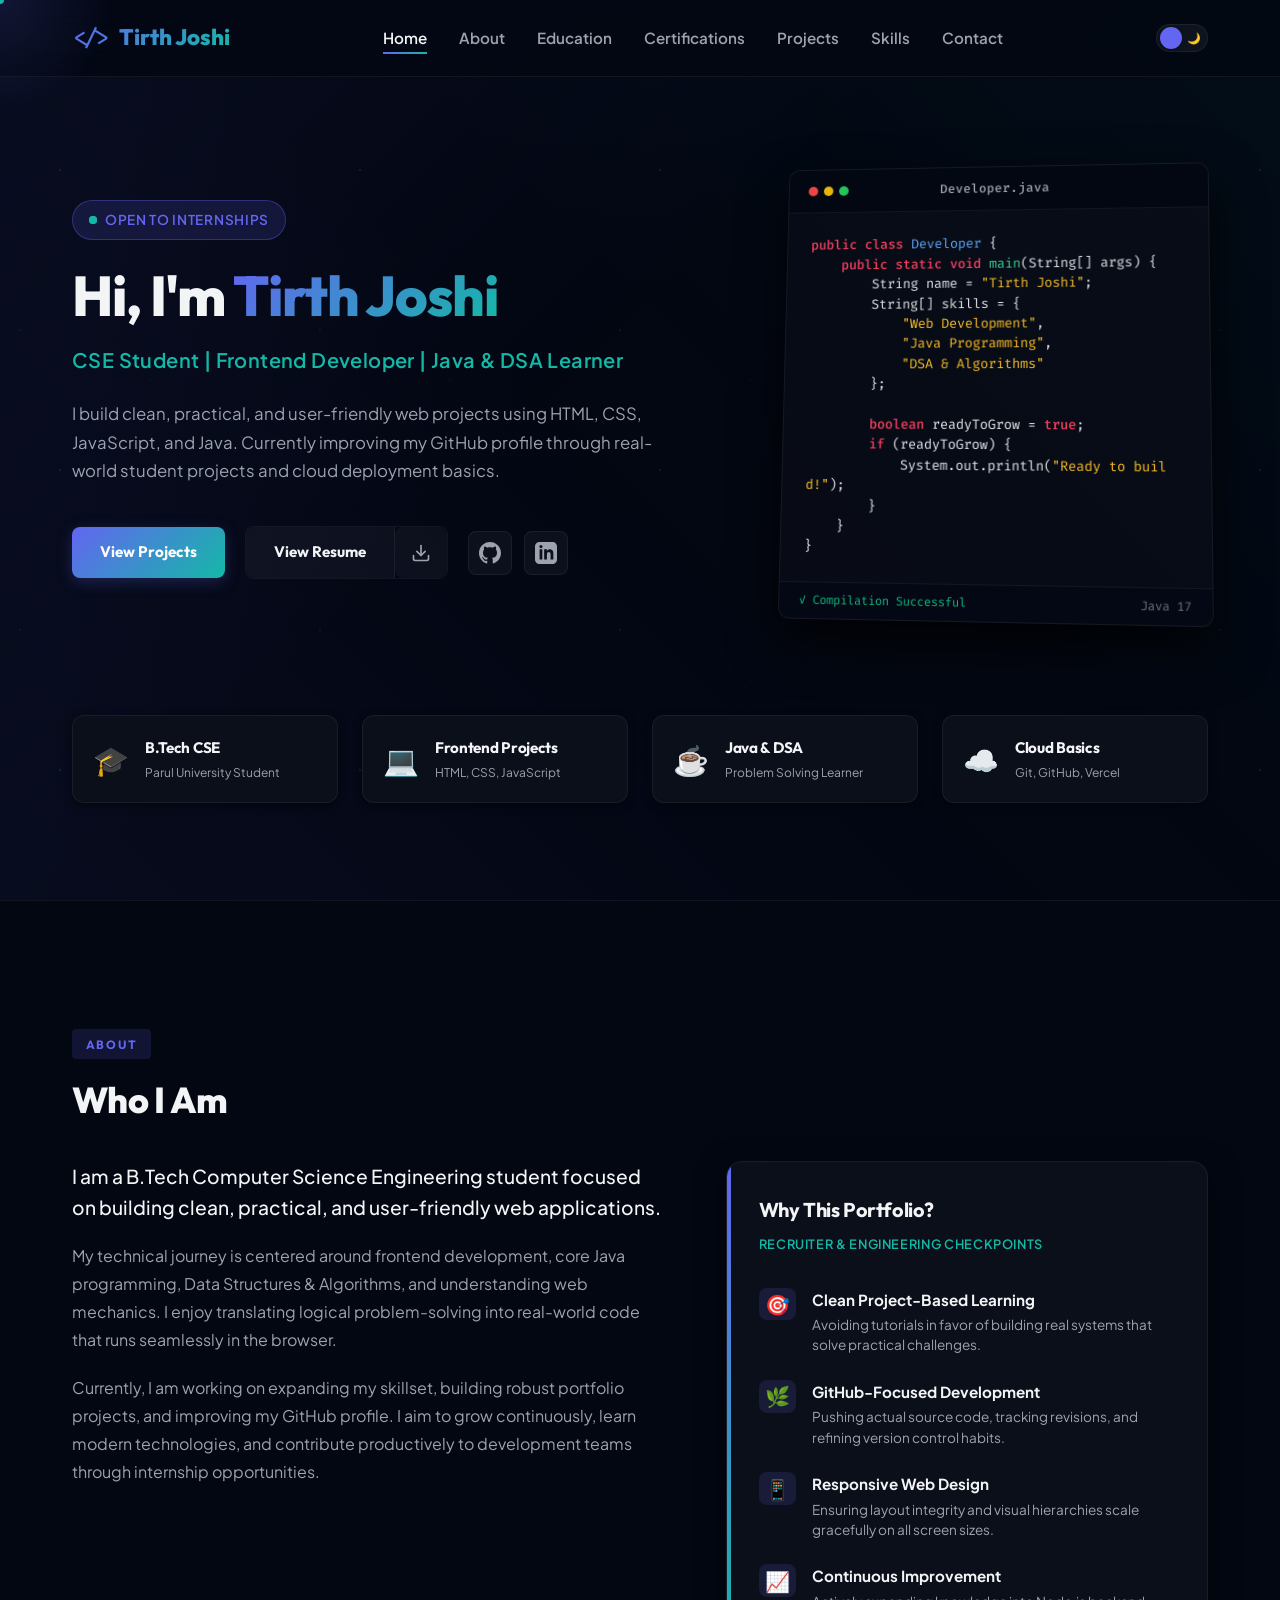
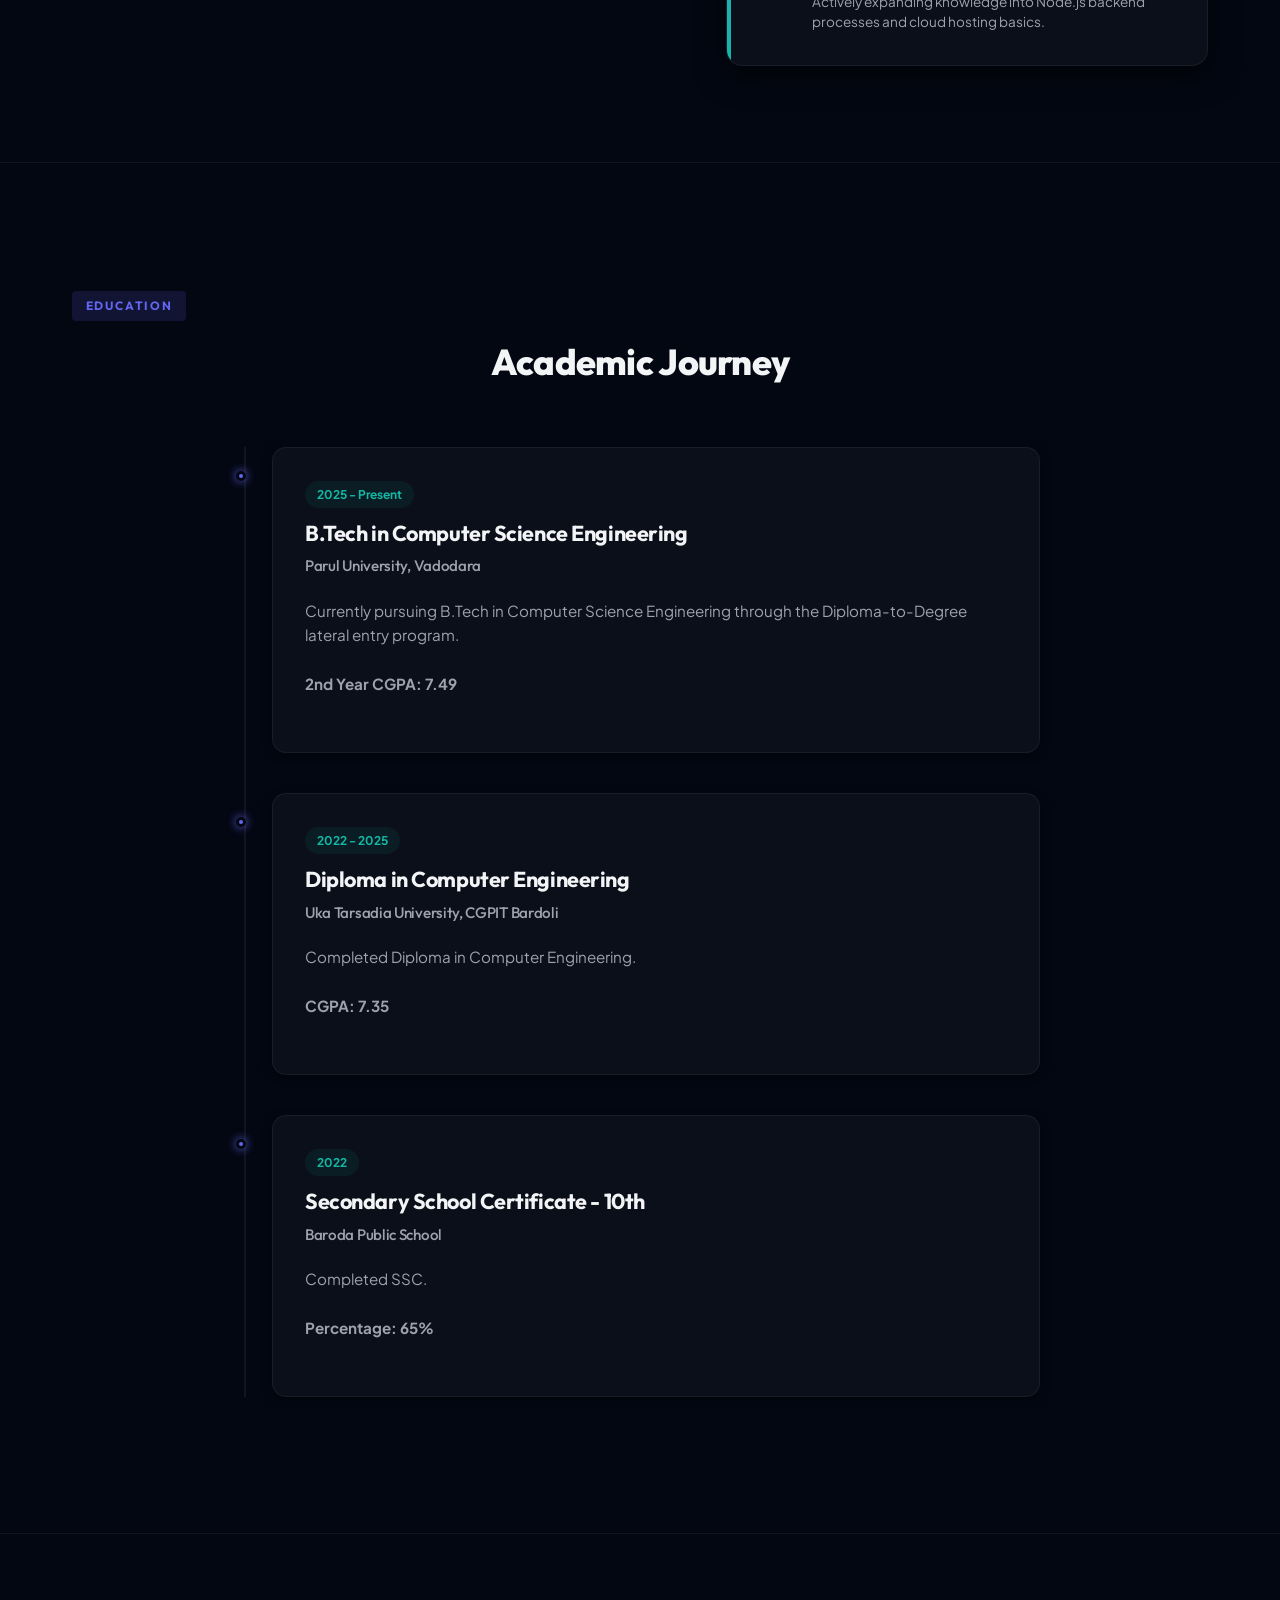
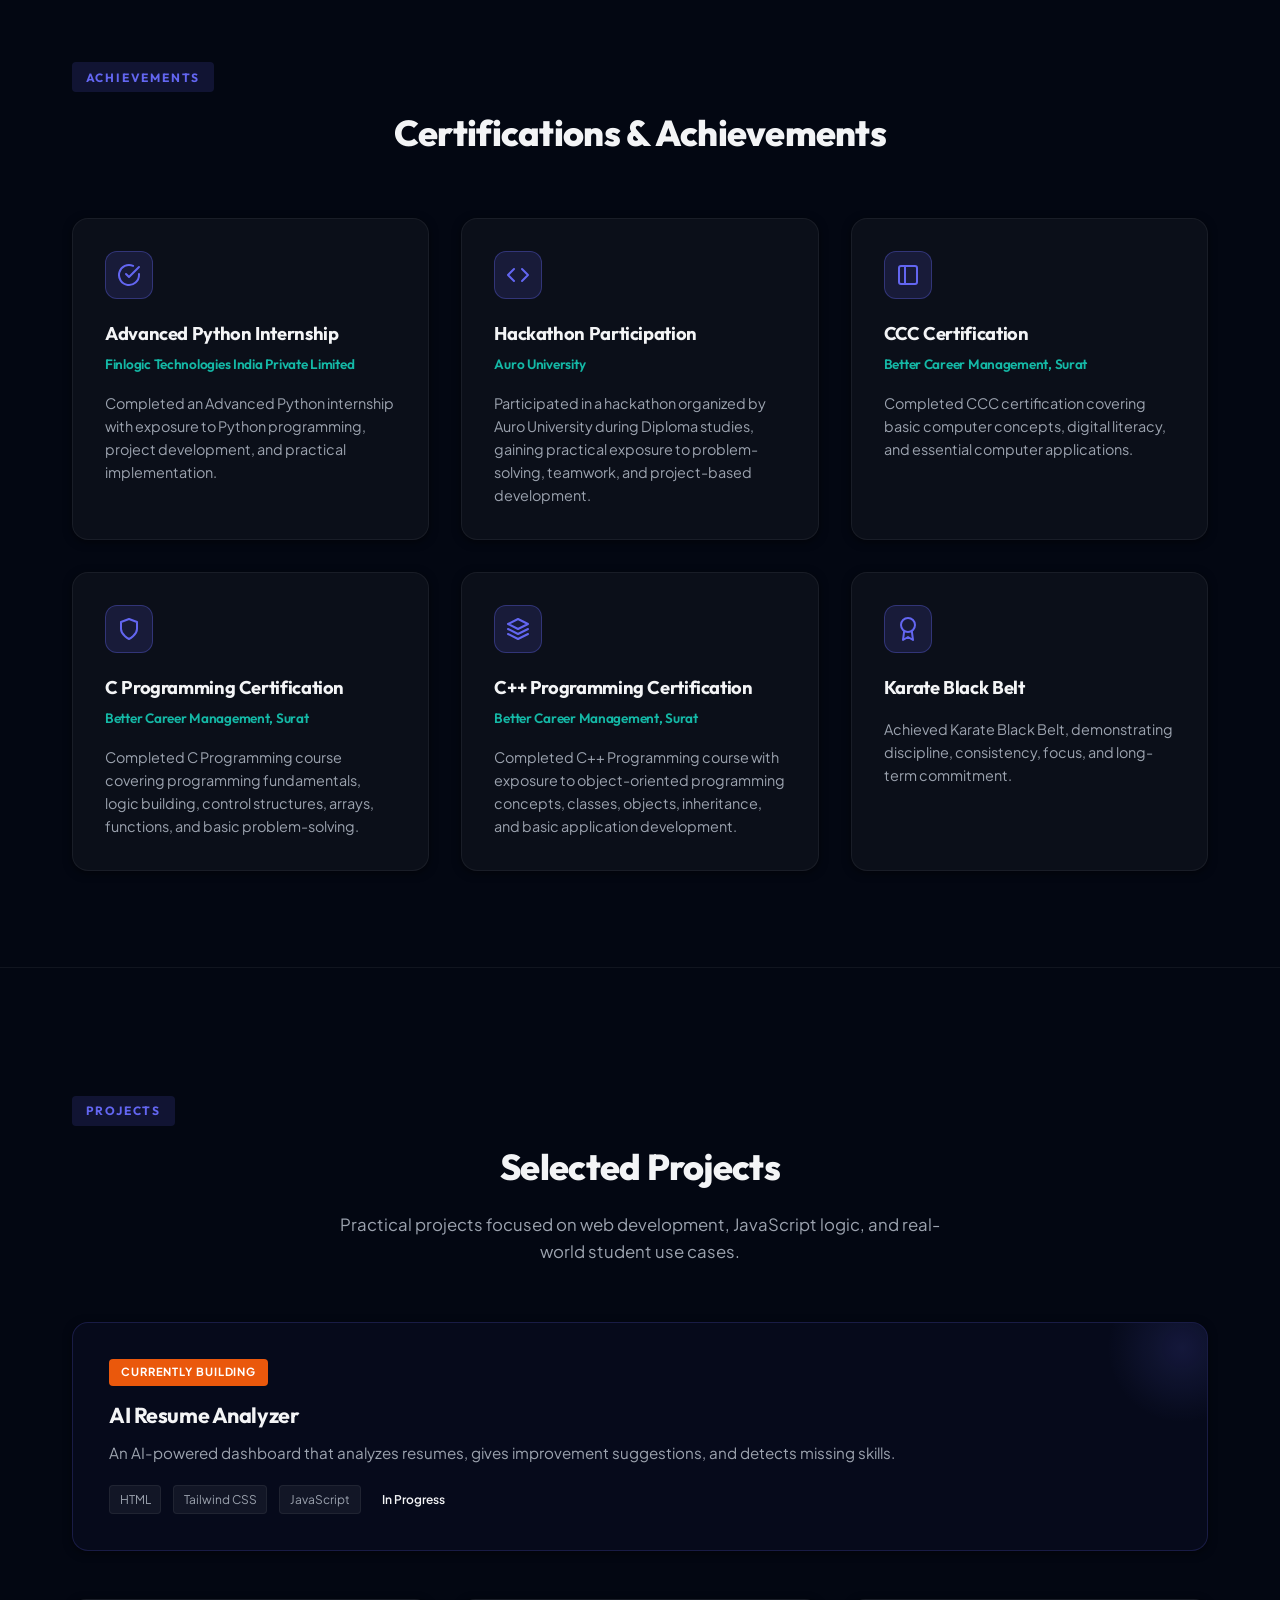
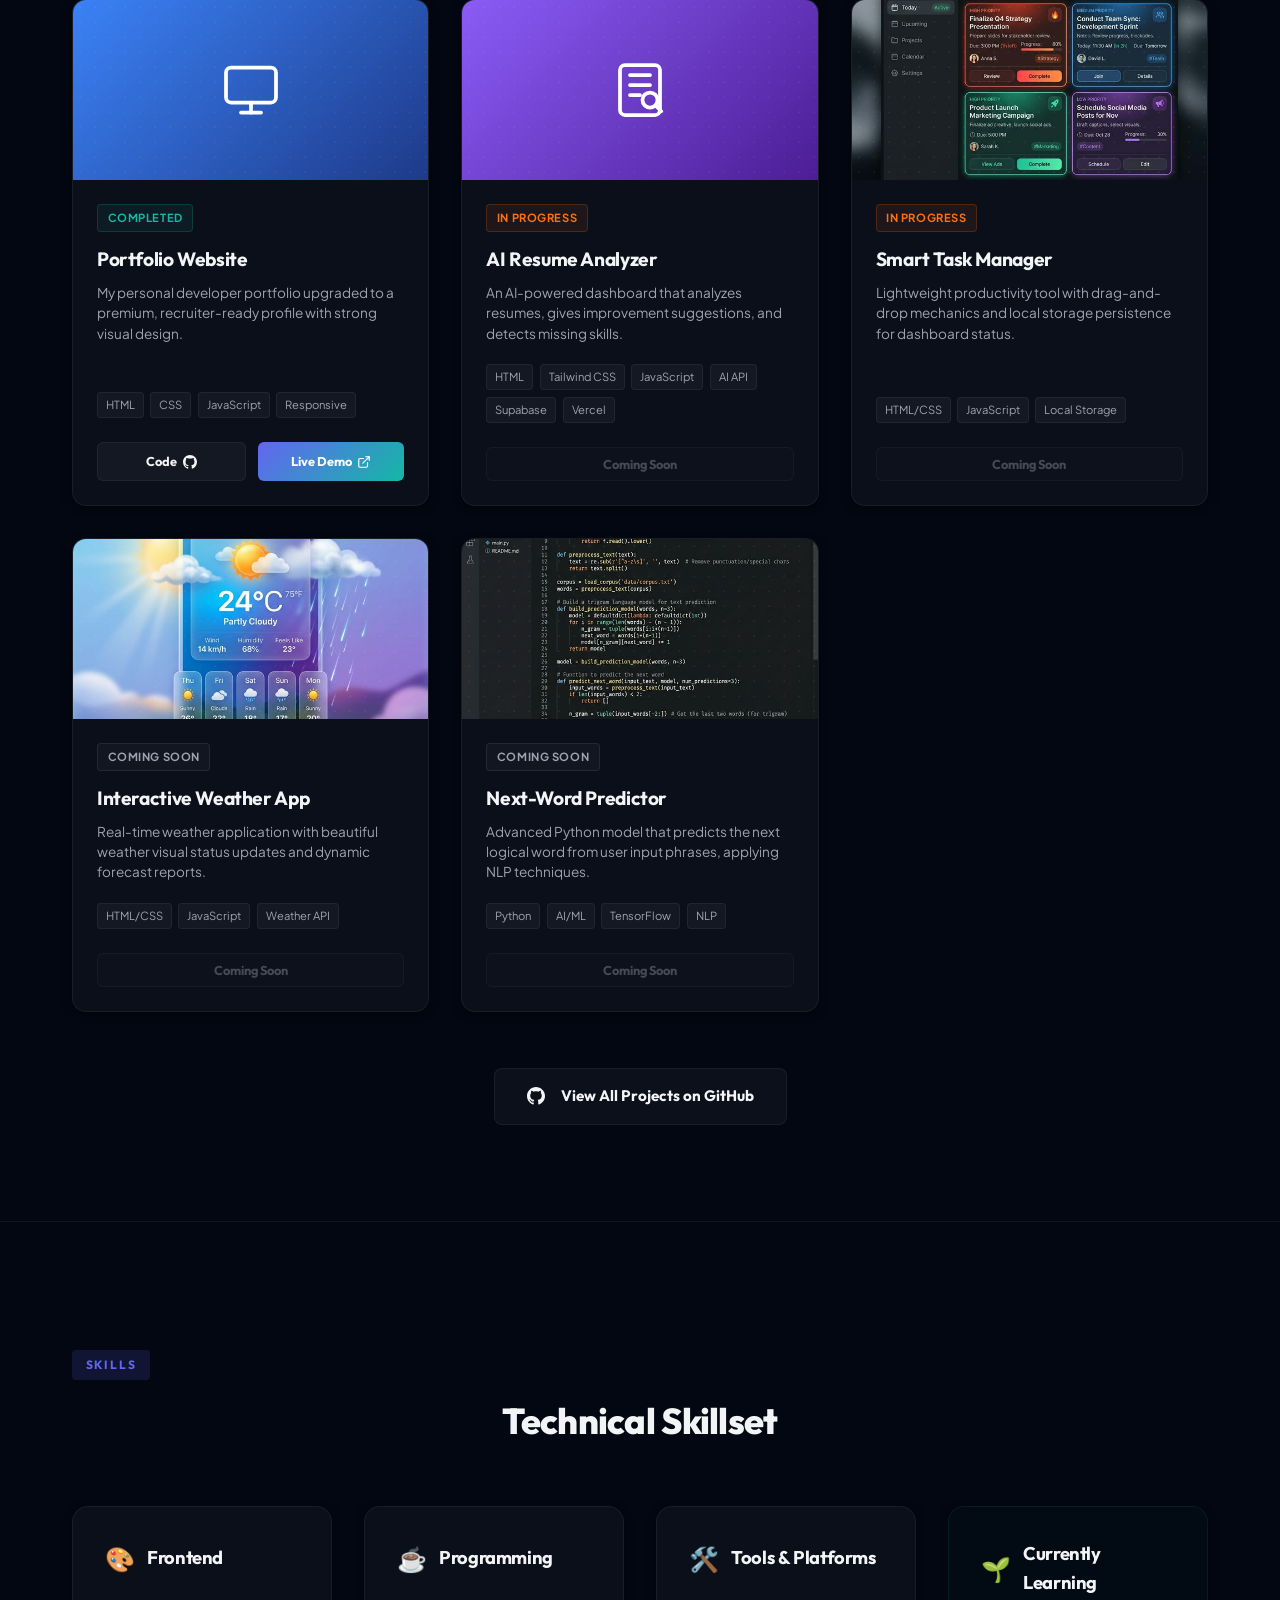
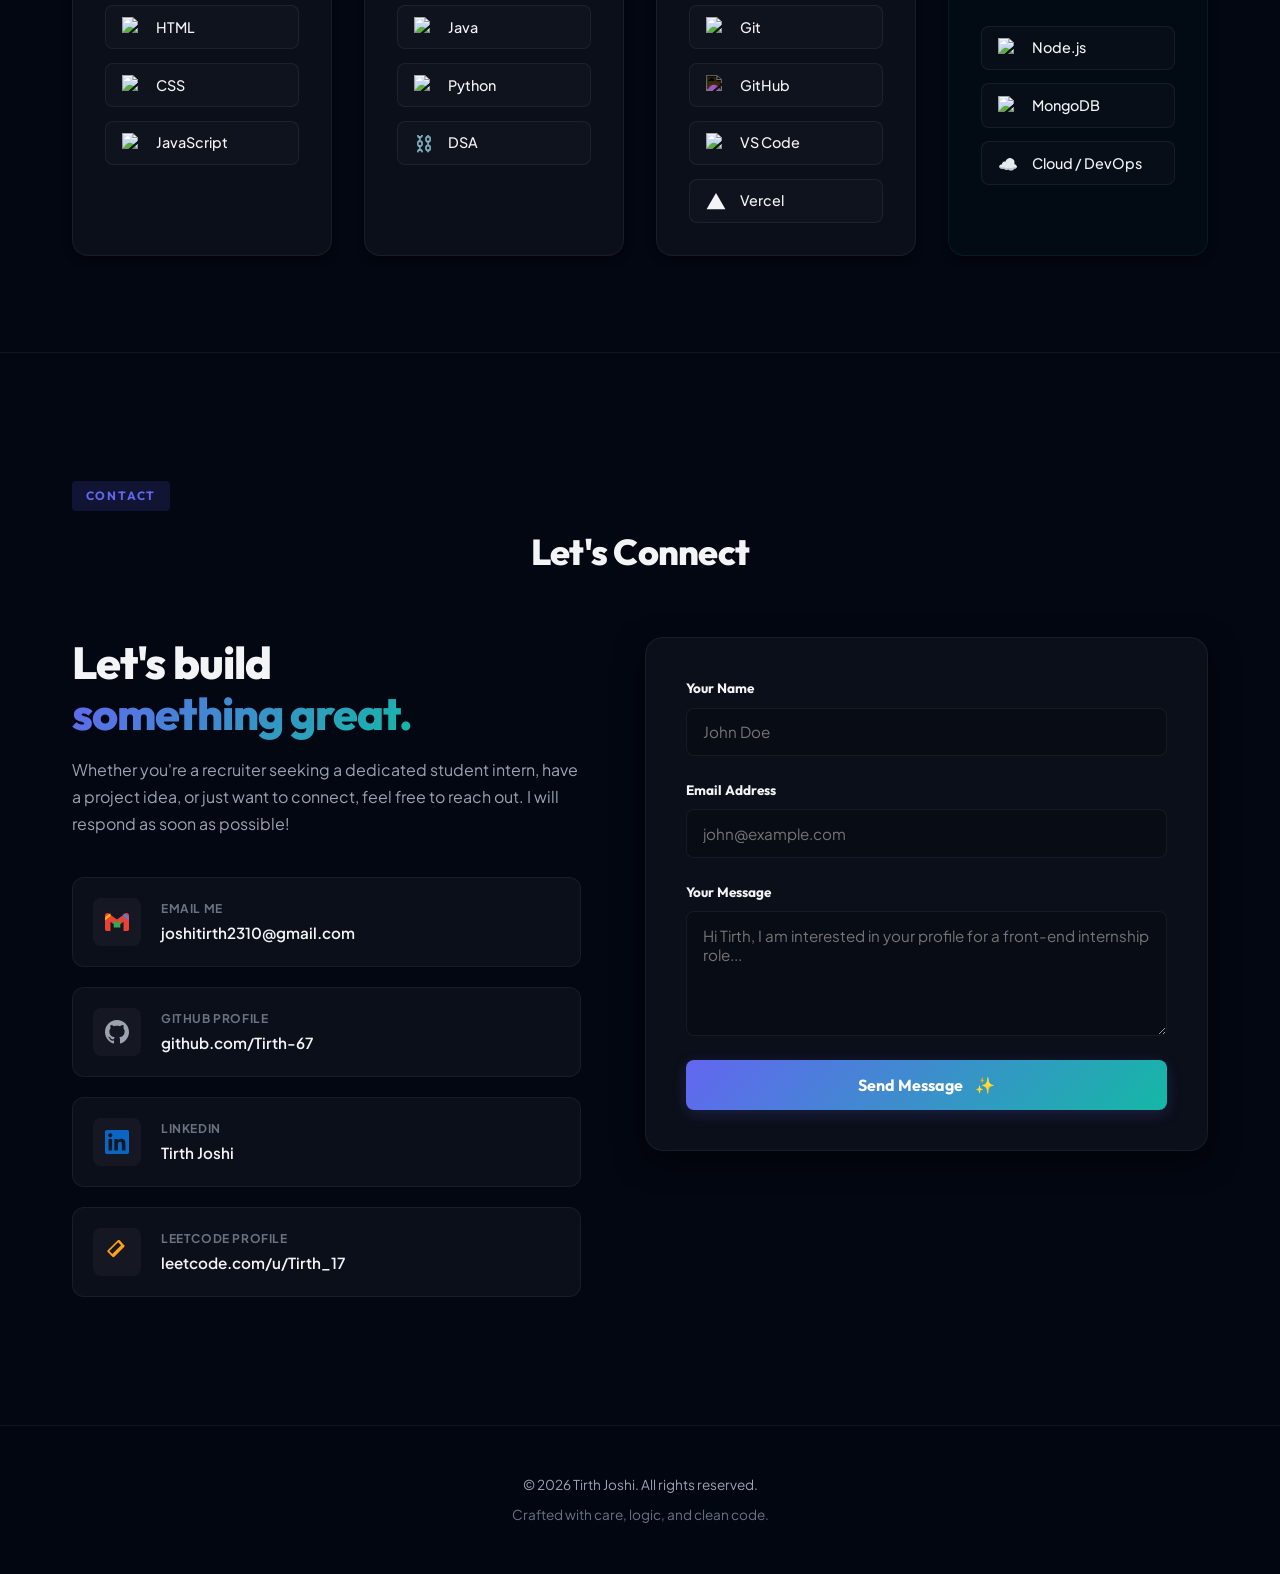
==== Interactive-Portfolio/index.html @ 15be76b6 "Update contact icons to use official brand logos" ====
<!DOCTYPE html>
<html lang="en">

<head>
    <meta charset="UTF-8">
    <meta name="viewport" content="width=device-width, initial-scale=1.0">
    <title>Tirth Joshi | CSE Student & Frontend Developer</title>
    
    <!-- SEO & Social Media Meta Tags -->
    <meta name="description"
        content="Portfolio of Tirth Joshi, a Computer Science Engineering student focused on frontend development, Java, DSA, and practical web projects.">
    <meta property="og:title" content="Tirth Joshi | CSE Student & Frontend Developer">
    <meta property="og:description"
        content="Portfolio of Tirth Joshi, showcasing scalable web projects, Java programming, and practical software engineering learning.">
    <meta property="og:type" content="website">
    
    <!-- Favicon -->
    <link rel="icon"
        href="data:image/svg+xml,<svg xmlns=%22http://www.w3.org/2000/svg%22 viewBox=%220 0 100 100%22><text y=%22.9em%22 font-size=%2290%22>💻</text></svg>">
    
    <!-- Google Fonts for Premium Typography -->
    <link rel="preconnect" href="https://fonts.googleapis.com">
    <link rel="preconnect" href="https://fonts.gstatic.com" crossorigin>
    <link href="https://fonts.googleapis.com/css2?family=Outfit:wght@300;400;500;600;700;800;900&family=Plus+Jakarta+Sans:wght@300;400;500;600;700;800&family=Fira+Code:wght@400;500&display=swap" rel="stylesheet">
    
    <link rel="stylesheet" href="style.css">
</head>

<body class="dark-theme">
    <!-- Interactive Glow & Custom Cursor -->
    <div class="custom-cursor"></div>
    <div class="cursor-glow"></div>

    <!-- Navigation -->
    <nav class="navbar">
        <div class="nav-container">
            <a href="#home" class="logo">
                <span class="logo-symbol">&lt;/&gt;</span> Tirth Joshi
            </a>
            <ul class="nav-menu">
                <li><a href="#home" class="nav-link active">Home</a></li>
                <li><a href="#about" class="nav-link">About</a></li>
                <li><a href="#education" class="nav-link">Education</a></li>
                <li><a href="#certifications" class="nav-link">Certifications</a></li>
                <li><a href="#projects" class="nav-link">Projects</a></li>
                <li><a href="#skills" class="nav-link">Skills</a></li>
                <li><a href="#contact" class="nav-link">Contact</a></li>
            </ul>
            <div class="nav-actions">
                <label class="theme-switch" for="checkbox" title="Toggle Theme">
                    <input type="checkbox" id="checkbox" />
                    <div class="slider round">
                        <span class="icon-sun">☀️</span>
                        <span class="icon-moon">🌙</span>
                    </div>
                </label>
                <div class="hamburger" id="hamburger" aria-label="Toggle menu">
                    <span></span>
                    <span></span>
                    <span></span>
                </div>
            </div>
        </div>
        <div class="mobile-overlay" id="mobileOverlay"></div>
    </nav>

    <!-- Pages Container (Natural Scrolling) -->
    <main class="main-content">
        <!-- Hero Section -->
        <section id="home" class="hero-section">
            <div class="stars"></div>
            <div class="hero-container">
                <div class="hero-grid">
                    <div class="hero-info animate-on-load">
                        <div class="availability-badge">
                            <span class="pulse-dot"></span> Open to Internships
                        </div>
                        <h1 class="hero-title">
                            Hi, I'm <span class="gradient-text">Tirth Joshi</span>
                        </h1>
                        <p class="hero-role">CSE Student | Frontend Developer | Java & DSA Learner</p>
                        <p class="hero-subtitle">
                            I build clean, practical, and user-friendly web projects using HTML, CSS, JavaScript, and Java. Currently improving my GitHub profile through real-world student projects and cloud deployment basics.
                        </p>
                        <div class="hero-buttons">
                            <a href="#projects" class="cta-button primary-btn">View Projects</a>
                            
                            <div class="resume-btn-group">
                                <a href="resume.pdf" target="_blank" class="cta-button secondary-btn">View Resume</a>
                                <a href="resume.pdf" download class="cta-button download-btn" title="Download Resume">
                                    <svg width="20" height="20" viewBox="0 0 24 24" fill="none" stroke="currentColor" stroke-width="2" stroke-linecap="round" stroke-linejoin="round"><path d="M21 15v4a2 2 0 0 1-2 2H5a2 2 0 0 1-2-2v-4"></path><polyline points="7 10 12 15 17 10"></polyline><line x1="12" y1="15" x2="12" y2="3"></line></svg>
                                </a>
                            </div>
                            
                            <div class="social-links-inline">
                                <a href="https://github.com/Tirth-67" target="_blank" rel="noopener" class="social-icon-link" title="GitHub">
                                    <svg width="22" height="22" viewBox="0 0 24 24" fill="currentColor">
                                        <path d="M12 0c-6.626 0-12 5.373-12 12 0 5.302 3.438 9.8 8.207 11.387.599.111.793-.261.793-.577v-2.234c-3.338.726-4.033-1.416-4.033-1.416-.546-1.387-1.333-1.756-1.333-1.756-1.089-.745.083-.729.083-.729 1.205.084 1.839 1.237 1.839 1.237 1.07 1.834 2.807 1.304 3.492.997.107-.775.418-1.305.762-1.604-2.665-.305-5.467-1.334-5.467-5.931 0-1.311.469-2.381 1.236-3.221-.124-.303-.535-1.524.117-3.176 0 0 1.008-.322 3.301 1.23.957-.266 1.983-.399 3.003-.404 1.02.005 2.047.138 3.006.404 2.291-1.552 3.297-1.23 3.297-1.23.653 1.653.242 2.874.118 3.176.77.84 1.235 1.911 1.235 3.221 0 4.609-2.807 5.624-5.479 5.921.43.372.823 1.102.823 2.222v3.293c0 .319.192.694.801.576 4.765-1.589 8.199-6.086 8.199-11.386 0-6.627-5.373-12-12-12z" />
                                    </svg>
                                </a>
                                <a href="https://www.linkedin.com/in/tirth-joshi-ab0537308/" target="_blank" rel="noopener" class="social-icon-link" title="LinkedIn">
                                    <svg width="22" height="22" viewBox="0 0 24 24" fill="currentColor">
                                        <path d="M19 0h-14c-2.761 0-5 2.239-5 5v14c0 2.761 2.239 5 5 5h14c2.762 0 5-2.239 5-5v-14c0-2.761-2.238-5-5-5zm-11 19h-3v-11h3v11zm-1.5-12.268c-.966 0-1.75-.779-1.75-1.75s.784-1.75 1.75-1.75 1.75.779 1.75 1.75-.784 1.75-1.75 1.75zm13.5 12.268h-3v-5.604c0-3.368-4-3.113-4 0v5.604h-3v-11h3v1.765c1.396-2.586 7-2.777 7 2.476v6.759z"/>
                                    </svg>
                                </a>
                            </div>
                        </div>
                    </div>
                    
                    <div class="hero-visual animate-on-load">
                        <!-- Glassmorphic Code IDE Preview Card -->
                        <div class="code-card">
                            <div class="code-card-header">
                                <div class="window-controls">
                                    <span class="control close-ctrl"></span>
                                    <span class="control minimize-ctrl"></span>
                                    <span class="control maximize-ctrl"></span>
                                </div>
                                <div class="tab-title">Developer.java</div>
                            </div>
                            <div class="code-card-body">
                                <pre><code><span class="code-keyword">public class</span> <span class="code-class">Developer</span> {
    <span class="code-keyword">public static void</span> <span class="code-method">main</span>(String[] args) {
        String name = <span class="code-string">"Tirth Joshi"</span>;
        String[] skills = {
            <span class="code-string">"Web Development"</span>,
            <span class="code-string">"Java Programming"</span>,
            <span class="code-string">"DSA & Algorithms"</span>
        };
        
        <span class="code-keyword">boolean</span> readyToGrow = <span class="code-keyword">true</span>;
        <span class="code-keyword">if</span> (readyToGrow) {
            System.out.println(<span class="code-string">"Ready to build!"</span>);
        }
    }
}</code></pre>
                            </div>
                            <div class="code-card-footer">
                                <span class="terminal-status">✓ Compilation Successful</span>
                                <span class="terminal-lang">Java 17</span>
                            </div>
                        </div>
                    </div>
                </div>
                
                <!-- Stat Cards -->
                <div class="stat-cards-grid">
                    <div class="stat-card">
                        <div class="stat-icon">🎓</div>
                        <div class="stat-info">
                            <h3>B.Tech CSE</h3>
                            <p>Parul University Student</p>
                        </div>
                    </div>
                    <div class="stat-card">
                        <div class="stat-icon">💻</div>
                        <div class="stat-info">
                            <h3>Frontend Projects</h3>
                            <p>HTML, CSS, JavaScript</p>
                        </div>
                    </div>
                    <div class="stat-card">
                        <div class="stat-icon">☕</div>
                        <div class="stat-info">
                            <h3>Java & DSA</h3>
                            <p>Problem Solving Learner</p>
                        </div>
                    </div>
                    <div class="stat-card">
                        <div class="stat-icon">☁️</div>
                        <div class="stat-info">
                            <h3>Cloud Basics</h3>
                            <p>Git, GitHub, Vercel</p>
                        </div>
                    </div>
                </div>
            </div>
        </section>

        <!-- About Section -->
        <section id="about" class="about-section scroll-reveal">
            <div class="section-container">
                <span class="section-label">About</span>
                <h2 class="section-title-left">Who I Am</h2>
                <div class="about-grid">
                    <div class="about-desc">
                        <p class="lead-text">
                            I am a B.Tech Computer Science Engineering student focused on building clean, practical, and user-friendly web applications.
                        </p>
                        <p>
                            My technical journey is centered around frontend development, core Java programming, Data Structures & Algorithms, and understanding web mechanics. I enjoy translating logical problem-solving into real-world code that runs seamlessly in the browser.
                        </p>
                        <p>
                            Currently, I am working on expanding my skillset, building robust portfolio projects, and improving my GitHub profile. I aim to grow continuously, learn modern technologies, and contribute productively to development teams through internship opportunities.
                        </p>
                    </div>
                    
                    <!-- Why This Portfolio (Recruiter Proof) -->
                    <div class="proof-card">
                        <div class="proof-header">
                            <h3>Why This Portfolio?</h3>
                            <span class="proof-subtitle">Recruiter & Engineering Checkpoints</span>
                        </div>
                        <ul class="proof-list">
                            <li>
                                <span class="proof-icon">🎯</span>
                                <div class="proof-text">
                                    <strong>Clean Project-Based Learning</strong>
                                    <p>Avoiding tutorials in favor of building real systems that solve practical challenges.</p>
                                </div>
                            </li>
                            <li>
                                <span class="proof-icon">🌿</span>
                                <div class="proof-text">
                                    <strong>GitHub-Focused Development</strong>
                                    <p>Pushing actual source code, tracking revisions, and refining version control habits.</p>
                                </div>
                            </li>
                            <li>
                                <span class="proof-icon">📱</span>
                                <div class="proof-text">
                                    <strong>Responsive Web Design</strong>
                                    <p>Ensuring layout integrity and visual hierarchies scale gracefully on all screen sizes.</p>
                                </div>
                            </li>
                            <li>
                                <span class="proof-icon">📈</span>
                                <div class="proof-text">
                                    <strong>Continuous Improvement</strong>
                                    <p>Actively expanding knowledge into Node.js backend processes and cloud hosting basics.</p>
                                </div>
                            </li>
                        </ul>
                    </div>
                </div>
            </div>
        </section>

        <!-- Education Section -->
        <section id="education" class="education-section scroll-reveal">
            <div class="section-container">
                <span class="section-label">Education</span>
                <h2 class="section-title">Academic Journey</h2>
                
                <div class="education-timeline">
                    <!-- B.Tech -->
                    <div class="timeline-item reveal-item">
                        <div class="timeline-dot"></div>
                        <div class="timeline-card">
                            <div class="timeline-header">
                                <span class="timeline-date">2025 - Present</span>
                                <h3 class="timeline-degree">B.Tech in Computer Science Engineering</h3>
                                <h4 class="timeline-institute">Parul University, Vadodara</h4>
                            </div>
                            <div class="timeline-body">
                                <p class="timeline-desc">
                                    Currently pursuing B.Tech in Computer Science Engineering through the Diploma-to-Degree lateral entry program.
                                    <br><br><strong>2nd Year CGPA: 7.49</strong>
                                </p>
                            </div>
                        </div>
                    </div>
                    
                    <!-- Diploma -->
                    <div class="timeline-item reveal-item">
                        <div class="timeline-dot"></div>
                        <div class="timeline-card">
                            <div class="timeline-header">
                                <span class="timeline-date">2022 - 2025</span>
                                <h3 class="timeline-degree">Diploma in Computer Engineering</h3>
                                <h4 class="timeline-institute">Uka Tarsadia University, CGPIT Bardoli</h4>
                            </div>
                            <div class="timeline-body">
                                <p class="timeline-desc">
                                    Completed Diploma in Computer Engineering.
                                    <br><br><strong>CGPA: 7.35</strong>
                                </p>
                            </div>
                        </div>
                    </div>
                    
                    <!-- SSC -->
                    <div class="timeline-item reveal-item">
                        <div class="timeline-dot"></div>
                        <div class="timeline-card">
                            <div class="timeline-header">
                                <span class="timeline-date">2022</span>
                                <h3 class="timeline-degree">Secondary School Certificate - 10th</h3>
                                <h4 class="timeline-institute">Baroda Public School</h4>
                            </div>
                            <div class="timeline-body">
                                <p class="timeline-desc">
                                    Completed SSC.
                                    <br><br><strong>Percentage: 65%</strong>
                                </p>
                            </div>
                        </div>
                    </div>
                </div>
            </div>
        </section>

        <!-- Certifications & Achievements Section -->
        <section id="certifications" class="certifications-section scroll-reveal">
            <div class="section-container">
                <span class="section-label">Achievements</span>
                <h2 class="section-title">Certifications &amp; Achievements</h2>
                
                <div class="certifications-grid">
                    <!-- Certification 1 -->
                    <div class="cert-card reveal-item">
                        <div class="cert-icon-wrapper">
                            <svg class="cert-icon" viewBox="0 0 24 24" fill="none" stroke="currentColor" stroke-width="2" stroke-linecap="round" stroke-linejoin="round">
                                <path d="M22 11.08V12a10 10 0 1 1-5.93-9.14"></path>
                                <polyline points="22 4 12 14.01 9 11.01"></polyline>
                            </svg>
                        </div>
                        <div class="cert-content">
                            <h3>Advanced Python Internship</h3>
                            <h4>Finlogic Technologies India Private Limited</h4>
                            <p>Completed an Advanced Python internship with exposure to Python programming, project development, and practical implementation.</p>
                        </div>
                    </div>

                    <!-- Certification 2 -->
                    <div class="cert-card reveal-item">
                        <div class="cert-icon-wrapper">
                            <svg class="cert-icon" viewBox="0 0 24 24" fill="none" stroke="currentColor" stroke-width="2" stroke-linecap="round" stroke-linejoin="round">
                                <polyline points="16 18 22 12 16 6"></polyline>
                                <polyline points="8 6 2 12 8 18"></polyline>
                            </svg>
                        </div>
                        <div class="cert-content">
                            <h3>Hackathon Participation</h3>
                            <h4>Auro University</h4>
                            <p>Participated in a hackathon organized by Auro University during Diploma studies, gaining practical exposure to problem-solving, teamwork, and project-based development.</p>
                        </div>
                    </div>

                    <!-- Certification 3 -->
                    <div class="cert-card reveal-item">
                        <div class="cert-icon-wrapper">
                            <svg class="cert-icon" viewBox="0 0 24 24" fill="none" stroke="currentColor" stroke-width="2" stroke-linecap="round" stroke-linejoin="round">
                                <rect x="3" y="3" width="18" height="18" rx="2" ry="2"></rect>
                                <line x1="9" y1="3" x2="9" y2="21"></line>
                            </svg>
                        </div>
                        <div class="cert-content">
                            <h3>CCC Certification</h3>
                            <h4>Better Career Management, Surat</h4>
                            <p>Completed CCC certification covering basic computer concepts, digital literacy, and essential computer applications.</p>
                        </div>
                    </div>

                    <!-- Certification 4 -->
                    <div class="cert-card reveal-item">
                        <div class="cert-icon-wrapper">
                            <svg class="cert-icon" viewBox="0 0 24 24" fill="none" stroke="currentColor" stroke-width="2" stroke-linecap="round" stroke-linejoin="round">
                                <path d="M12 22s8-4 8-10V5l-8-3-8 3v7c0 6 8 10 8 10z"></path>
                            </svg>
                        </div>
                        <div class="cert-content">
                            <h3>C Programming Certification</h3>
                            <h4>Better Career Management, Surat</h4>
                            <p>Completed C Programming course covering programming fundamentals, logic building, control structures, arrays, functions, and basic problem-solving.</p>
                        </div>
                    </div>

                    <!-- Certification 5 -->
                    <div class="cert-card reveal-item">
                        <div class="cert-icon-wrapper">
                            <svg class="cert-icon" viewBox="0 0 24 24" fill="none" stroke="currentColor" stroke-width="2" stroke-linecap="round" stroke-linejoin="round">
                                <path d="M12 2L2 7l10 5 10-5-10-5zM2 17l10 5 10-5M2 12l10 5 10-5"></path>
                            </svg>
                        </div>
                        <div class="cert-content">
                            <h3>C++ Programming Certification</h3>
                            <h4>Better Career Management, Surat</h4>
                            <p>Completed C++ Programming course with exposure to object-oriented programming concepts, classes, objects, inheritance, and basic application development.</p>
                        </div>
                    </div>

                    <!-- Certification 6 -->
                    <div class="cert-card reveal-item">
                        <div class="cert-icon-wrapper">
                            <svg class="cert-icon" viewBox="0 0 24 24" fill="none" stroke="currentColor" stroke-width="2" stroke-linecap="round" stroke-linejoin="round">
                                <circle cx="12" cy="8" r="7"></circle>
                                <polyline points="8.21 13.89 7 23 12 20 17 23 15.79 13.88"></polyline>
                            </svg>
                        </div>
                        <div class="cert-content">
                            <h3>Karate Black Belt</h3>
                            <h4></h4>
                            <p>Achieved Karate Black Belt, demonstrating discipline, consistency, focus, and long-term commitment.</p>
                        </div>
                    </div>
                </div>
            </div>
        </section>

        <!-- Projects Section -->
        <section id="projects" class="projects-section scroll-reveal">
            <div class="section-container">
                <span class="section-label">Projects</span>
                <h2 class="section-title">Selected Projects</h2>
                <p class="section-subtitle">Practical projects focused on web development, JavaScript logic, and real-world student use cases.</p>
                
                <!-- Currently Building Highlight -->
                <div class="currently-building-banner">
                    <div class="banner-badge">Currently Building</div>
                    <div class="banner-content">
                        <h3>AI Resume Analyzer</h3>
                        <p>An AI-powered dashboard that analyzes resumes, gives improvement suggestions, and detects missing skills.</p>
                        <div class="banner-meta">
                            <span class="banner-tech-tag">HTML</span>
                            <span class="banner-tech-tag">Tailwind CSS</span>
                            <span class="banner-tech-tag">JavaScript</span>
                            <span class="banner-status-badge in-progress">In Progress</span>
                        </div>
                    </div>
                </div>

                <div class="projects-grid">
                    <!-- Project 1: Portfolio Website -->
                    <div class="project-card" onclick="openModal(0)">
                        <div class="project-card-visual gradient-portfolio">
                            <!-- Laptop SVG -->
                            <svg class="project-svg" viewBox="0 0 24 24" fill="none" stroke="currentColor" stroke-width="1.5">
                                <rect x="2" y="3" width="20" height="14" rx="2" stroke-linecap="round" stroke-linejoin="round"/>
                                <line x1="8" y1="21" x2="16" y2="21" stroke-linecap="round"/>
                                <line x1="12" y1="17" x2="12" y2="21" stroke-linecap="round"/>
                            </svg>
                        </div>
                        <div class="project-card-content">
                            <div class="project-header-meta">
                                <span class="status-badge completed">Completed</span>
                            </div>
                            <h3>Portfolio Website</h3>
                            <p class="project-summary">My personal developer portfolio upgraded to a premium, recruiter-ready profile with strong visual design.</p>
                            <div class="tech-tags">
                                <span class="tag">HTML</span>
                                <span class="tag">CSS</span>
                                <span class="tag">JavaScript</span>
                                <span class="tag">Responsive</span>
                            </div>
                            <div class="project-card-actions" onclick="event.stopPropagation()">
                                <a href="https://github.com/Tirth-67/tirth-joshi-portfolio" target="_blank" rel="noopener" class="project-btn github-btn">
                                    Code 
                                    <svg width="14" height="14" viewBox="0 0 24 24" fill="currentColor"><path d="M12 0c-6.626 0-12 5.373-12 12 0 5.302 3.438 9.8 8.207 11.387.599.111.793-.261.793-.577v-2.234c-3.338.726-4.033-1.416-4.033-1.416-.546-1.387-1.333-1.756-1.333-1.756-1.089-.745.083-.729.083-.729 1.205.084 1.839 1.237 1.839 1.237 1.07 1.834 2.807 1.304 3.492.997.107-.775.418-1.305.762-1.604-2.665-.305-5.467-1.334-5.467-5.931 0-1.311.469-2.381 1.236-3.221-.124-.303-.535-1.524.117-3.176 0 0 1.008-.322 3.301 1.23.957-.266 1.983-.399 3.003-.404 1.02.005 2.047.138 3.006.404 2.291-1.552 3.297-1.23 3.297-1.23.653 1.653.242 2.874.118 3.176.77.84 1.235 1.911 1.235 3.221 0 4.609-2.807 5.624-5.479 5.921.43.372.823 1.102.823 2.222v3.293c0 .319.192.694.801.576 4.765-1.589 8.199-6.086 8.199-11.386 0-6.627-5.373-12-12-12z"/></svg>
                                </a>
                                <a href="https://tirth-joshi-portfolio.vercel.app" target="_blank" rel="noopener" class="project-btn live-btn">
                                    Live Demo 
                                    <svg width="14" height="14" viewBox="0 0 24 24" fill="none" stroke="currentColor" stroke-width="2" stroke-linecap="round" stroke-linejoin="round"><path d="M18 13v6a2 2 0 0 1-2 2H5a2 2 0 0 1-2-2V8a2 2 0 0 1 2-2h6"></path><polyline points="15 3 21 3 21 9"></polyline><line x1="10" y1="14" x2="21" y2="3"></line></svg>
                                </a>
                            </div>
                        </div>
                    </div>

                    <!-- Project 2: AI Resume Analyzer -->
                    <div class="project-card" onclick="openModal(1)">
                        <div class="project-card-visual gradient-resume">
                            <!-- Resume/AI SVG -->
                            <svg class="project-svg" viewBox="0 0 24 24" fill="none" stroke="currentColor" stroke-width="1.5">
                                <rect x="4" y="2" width="16" height="20" rx="2" stroke-linecap="round" stroke-linejoin="round"/>
                                <line x1="8" y1="6" x2="16" y2="6" stroke-linecap="round"/>
                                <line x1="8" y1="10" x2="16" y2="10" stroke-linecap="round"/>
                                <line x1="8" y1="14" x2="12" y2="14" stroke-linecap="round"/>
                                <circle cx="16" cy="16" r="3" stroke-linecap="round" stroke-linejoin="round"/>
                                <line x1="18.5" y1="18.5" x2="20.5" y2="20.5" stroke-linecap="round"/>
                            </svg>
                        </div>
                        <div class="project-card-content">
                            <div class="project-header-meta">
                                <span class="status-badge in-progress">In Progress</span>
                            </div>
                            <h3>AI Resume Analyzer</h3>
                            <p class="project-summary">An AI-powered dashboard that analyzes resumes, gives improvement suggestions, and detects missing skills.</p>
                            <div class="tech-tags">
                                <span class="tag">HTML</span>
                                <span class="tag">Tailwind CSS</span>
                                <span class="tag">JavaScript</span>
                                <span class="tag">AI API</span>
                                <span class="tag">Supabase</span>
                                <span class="tag">Vercel</span>
                            </div>
                            <div class="project-card-actions" onclick="event.stopPropagation()">
                                <button class="project-btn disabled-btn" disabled>Coming Soon</button>
                            </div>
                        </div>
                    </div>

                    <!-- Project 3: Smart Task Manager -->
                    <div class="project-card" onclick="openModal(2)">
                        <div class="project-card-visual" style="background: url('task.png') center/cover no-repeat;">
                        </div>
                        <div class="project-card-content">
                            <div class="project-header-meta">
                                <span class="status-badge in-progress">In Progress</span>
                            </div>
                            <h3>Smart Task Manager</h3>
                            <p class="project-summary">Lightweight productivity tool with drag-and-drop mechanics and local storage persistence for dashboard status.</p>
                            <div class="tech-tags">
                                <span class="tag">HTML/CSS</span>
                                <span class="tag">JavaScript</span>
                                <span class="tag">Local Storage</span>
                            </div>
                            <div class="project-card-actions" onclick="event.stopPropagation()">
                                <button class="project-btn disabled-btn" disabled>Coming Soon</button>
                            </div>
                        </div>
                    </div>

                    <!-- Project 4: Interactive Weather App -->
                    <div class="project-card" onclick="openModal(3)">
                        <div class="project-card-visual" style="background: url('weather.png') center/cover no-repeat;">
                        </div>
                        <div class="project-card-content">
                            <div class="project-header-meta">
                                <span class="status-badge coming-soon">Coming Soon</span>
                            </div>
                            <h3>Interactive Weather App</h3>
                            <p class="project-summary">Real-time weather application with beautiful weather visual status updates and dynamic forecast reports.</p>
                            <div class="tech-tags">
                                <span class="tag">HTML/CSS</span>
                                <span class="tag">JavaScript</span>
                                <span class="tag">Weather API</span>
                            </div>
                            <div class="project-card-actions" onclick="event.stopPropagation()">
                                <button class="project-btn disabled-btn" disabled>Coming Soon</button>
                            </div>
                        </div>
                    </div>

                    <!-- Project 5: Next-Word Predictor -->
                    <div class="project-card" onclick="openModal(4)">
                        <div class="project-card-visual" style="background: url('next_word.png') center/cover no-repeat;">
                        </div>
                        <div class="project-card-content">
                            <div class="project-header-meta">
                                <span class="status-badge coming-soon">Coming Soon</span>
                            </div>
                            <h3>Next-Word Predictor</h3>
                            <p class="project-summary">Advanced Python model that predicts the next logical word from user input phrases, applying NLP techniques.</p>
                            <div class="tech-tags">
                                <span class="tag">Python</span>
                                <span class="tag">AI/ML</span>
                                <span class="tag">TensorFlow</span>
                                <span class="tag">NLP</span>
                            </div>
                            <div class="project-card-actions" onclick="event.stopPropagation()">
                                <button class="project-btn disabled-btn" disabled>Coming Soon</button>
                            </div>
                        </div>
                    </div>
                </div>
                
                <div class="view-all-wrapper">
                    <a href="https://github.com/Tirth-67?tab=repositories" target="_blank" rel="noopener" class="cta-button secondary-btn view-all-btn">
                        <svg width="18" height="18" viewBox="0 0 24 24" fill="currentColor" style="margin-right: 8px; vertical-align: middle;"><path d="M12 0c-6.626 0-12 5.373-12 12 0 5.302 3.438 9.8 8.207 11.387.599.111.793-.261.793-.577v-2.234c-3.338.726-4.033-1.416-4.033-1.416-.546-1.387-1.333-1.756-1.333-1.756-1.089-.745.083-.729.083-.729 1.205.084 1.839 1.237 1.839 1.237 1.07 1.834 2.807 1.304 3.492.997.107-.775.418-1.305.762-1.604-2.665-.305-5.467-1.334-5.467-5.931 0-1.311.469-2.381 1.236-3.221-.124-.303-.535-1.524.117-3.176 0 0 1.008-.322 3.301 1.23.957-.266 1.983-.399 3.003-.404 1.02.005 2.047.138 3.006.404 2.291-1.552 3.297-1.23 3.297-1.23.653 1.653.242 2.874.118 3.176.77.84 1.235 1.911 1.235 3.221 0 4.609-2.807 5.624-5.479 5.921.43.372.823 1.102.823 2.222v3.293c0 .319.192.694.801.576 4.765-1.589 8.199-6.086 8.199-11.386 0-6.627-5.373-12-12-12z"/></svg>
                        View All Projects on GitHub
                    </a>
                </div>
            </div>
        </section>

        <!-- Skills Section -->
        <section id="skills" class="skills-section scroll-reveal">
            <div class="section-container">
                <span class="section-label">Skills</span>
                <h2 class="section-title">Technical Skillset</h2>
                
                <div class="skills-grid">
                    <!-- Category 1: Frontend -->
                    <div class="skills-card">
                        <div class="skills-card-header">
                            <span class="skills-cat-icon">🎨</span>
                            <h3>Frontend</h3>
                        </div>
                        <div class="skills-list">
                            <div class="skill-badge-item">
                                <img src="https://cdn.jsdelivr.net/gh/devicons/devicon/icons/html5/html5-original.svg" alt="HTML5">
                                <span>HTML</span>
                            </div>
                            <div class="skill-badge-item">
                                <img src="https://cdn.jsdelivr.net/gh/devicons/devicon/icons/css3/css3-original.svg" alt="CSS3">
                                <span>CSS</span>
                            </div>
                            <div class="skill-badge-item">
                                <img src="https://cdn.jsdelivr.net/gh/devicons/devicon/icons/javascript/javascript-original.svg" alt="JavaScript">
                                <span>JavaScript</span>
                            </div>
                        </div>
                    </div>

                    <!-- Category 2: Programming -->
                    <div class="skills-card">
                        <div class="skills-card-header">
                            <span class="skills-cat-icon">☕</span>
                            <h3>Programming</h3>
                        </div>
                        <div class="skills-list">
                            <div class="skill-badge-item">
                                <img src="https://cdn.jsdelivr.net/gh/devicons/devicon/icons/java/java-original.svg" alt="Java">
                                <span>Java</span>
                            </div>
                            <div class="skill-badge-item">
                                <img src="https://cdn.jsdelivr.net/gh/devicons/devicon/icons/python/python-original.svg" alt="Python">
                                <span>Python</span>
                            </div>
                            <div class="skill-badge-item">
                                <div class="custom-dsa-icon">⛓️</div>
                                <span>DSA</span>
                            </div>
                        </div>
                    </div>

                    <!-- Category 3: Tools -->
                    <div class="skills-card">
                        <div class="skills-card-header">
                            <span class="skills-cat-icon">🛠️</span>
                            <h3>Tools & Platforms</h3>
                        </div>
                        <div class="skills-list">
                            <div class="skill-badge-item">
                                <img src="https://cdn.jsdelivr.net/gh/devicons/devicon/icons/git/git-original.svg" alt="Git">
                                <span>Git</span>
                            </div>
                            <div class="skill-badge-item">
                                <img src="https://cdn.jsdelivr.net/gh/devicons/devicon/icons/github/github-original.svg" class="github-icon-svg" alt="GitHub">
                                <span>GitHub</span>
                            </div>
                            <div class="skill-badge-item">
                                <img src="https://cdn.jsdelivr.net/gh/devicons/devicon/icons/vscode/vscode-original.svg" alt="VS Code">
                                <span>VS Code</span>
                            </div>
                            <div class="skill-badge-item">
                                <svg width="20" height="20" viewBox="0 0 512 512" fill="currentColor"><path d="M256 48l240 416H16z"/></svg>
                                <span>Vercel</span>
                            </div>
                        </div>
                    </div>

                    <!-- Category 4: Currently Learning -->
                    <div class="skills-card learning-card">
                        <div class="skills-card-header">
                            <span class="skills-cat-icon">🌱</span>
                            <h3>Currently Learning</h3>
                        </div>
                        <div class="skills-list">
                            <div class="skill-badge-item learning">
                                <img src="https://cdn.jsdelivr.net/gh/devicons/devicon/icons/nodejs/nodejs-original.svg" alt="Node.js">
                                <span>Node.js</span>
                            </div>
                            <div class="skill-badge-item learning">
                                <img src="https://cdn.jsdelivr.net/gh/devicons/devicon/icons/mongodb/mongodb-original.svg" alt="MongoDB">
                                <span>MongoDB</span>
                            </div>
                            <div class="skill-badge-item learning">
                                <div class="custom-dsa-icon">☁️</div>
                                <span>Cloud / DevOps</span>
                            </div>
                        </div>
                    </div>
                </div>
            </div>
        </section>

        <!-- Contact Section -->
        <section id="contact" class="contact-section scroll-reveal">
            <div class="section-container">
                <span class="section-label">Contact</span>
                <h2 class="section-title">Let's Connect</h2>
                
                <div class="contact-grid">
                    <!-- Contact Cards / Info Links -->
                    <div class="contact-info-panel">
                        <h3 class="contact-headline">Let's build<br><span class="highlight">something great.</span></h3>
                        <p class="contact-subtext">
                            Whether you're a recruiter seeking a dedicated student intern, have a project idea, or just want to connect, feel free to reach out. I will respond as soon as possible!
                        </p>
                        
                        <div class="contact-cards-group">
                            <a href="mailto:joshitirth2310@gmail.com" class="contact-info-card">
                                <span class="card-icon">
                                    <svg class="brand-icon" width="24" height="24" viewBox="0 0 24 24" xmlns="http://www.w3.org/2000/svg">
                                        <path d="M24 5.457v13.909c0 .904-.732 1.636-1.636 1.636h-3.819V11.73L12 16.64l-6.545-4.91v9.273H1.636A1.636 1.636 0 0 1 0 19.366V5.457c0-2.023 2.309-3.178 3.927-1.964L5.455 4.64 12 9.548l6.545-4.91 1.528-1.145C21.69 2.28 24 3.434 24 5.457z" fill="#EA4335"/>
                                        <path d="M15.273 17.5v-7.147l-3.273 2.455-3.273-2.455v7.147h6.546z" fill="#34A853"/>
                                        <path d="M5.455 10.353V3.206L1.636 6.07C.727 6.75 0 7.85 0 9.15v1.203l5.455-4.148z" fill="#FBBC04"/>
                                        <path d="M18.545 10.353V3.206l3.819 2.864c.909.68 1.636 1.78 1.636 3.08v1.203l-5.455-4.148z" fill="#4285F4"/>
                                    </svg>
                                </span>
                                <div class="card-details">
                                    <span class="card-label">Email Me</span>
                                    <span class="card-value">joshitirth2310@gmail.com</span>
                                </div>
                            </a>
                            
                            <a href="https://github.com/Tirth-67" target="_blank" rel="noopener" class="contact-info-card">
                                <span class="card-icon">
                                    <svg class="brand-icon" width="24" height="24" viewBox="0 0 24 24" fill="currentColor">
                                        <path d="M12 0c-6.626 0-12 5.373-12 12 0 5.302 3.438 9.8 8.207 11.387.599.111.793-.261.793-.577v-2.234c-3.338.726-4.033-1.416-4.033-1.416-.546-1.387-1.333-1.756-1.333-1.756-1.089-.745.083-.729.083-.729 1.205.084 1.839 1.237 1.839 1.237 1.07 1.834 2.807 1.304 3.492.997.107-.775.418-1.305.762-1.604-2.665-.305-5.467-1.334-5.467-5.931 0-1.311.469-2.381 1.236-3.221-.124-.303-.535-1.524.117-3.176 0 0 1.008-.322 3.301 1.23.957-.266 1.983-.399 3.003-.404 1.02.005 2.047.138 3.006.404 2.291-1.552 3.297-1.23 3.297-1.23.653 1.653.242 2.874.118 3.176.77.84 1.235 1.911 1.235 3.221 0 4.609-2.807 5.624-5.479 5.921.43.372.823 1.102.823 2.222v3.293c0 .319.192.694.801.576 4.765-1.589 8.199-6.086 8.199-11.386 0-6.627-5.373-12-12-12z" />
                                    </svg>
                                </span>
                                <div class="card-details">
                                    <span class="card-label">GitHub Profile</span>
                                    <span class="card-value">github.com/Tirth-67</span>
                                </div>
                            </a>

                            <a href="https://www.linkedin.com/in/tirth-joshi-ab0537308/" target="_blank" rel="noopener" class="contact-info-card">
                                <span class="card-icon">
                                    <svg class="brand-icon" width="24" height="24" viewBox="0 0 24 24" fill="#0A66C2">
                                        <path d="M20.447 20.452h-3.554v-5.569c0-1.328-.027-3.037-1.852-3.037-1.853 0-2.136 1.445-2.136 2.939v5.667H9.351V9h3.414v1.561h.046c.477-.9 1.637-1.85 3.37-1.85 3.601 0 4.267 2.37 4.267 5.455v6.286zM5.337 7.433c-1.144 0-2.063-.926-2.063-2.065 0-1.138.92-2.063 2.063-2.063 1.14 0 2.064.925 2.064 2.063 0 1.139-.925 2.065-2.064 2.065zm1.782 13.019H3.555V9h3.564v11.452zM22.225 0H1.771C.792 0 0 .774 0 1.729v20.542C0 23.227.792 24 1.771 24h20.451C23.2 24 24 23.227 24 22.271V1.729C24 .774 23.2 0 22.222 0h.003z"/>
                                    </svg>
                                </span>
                                <div class="card-details">
                                    <span class="card-label">LinkedIn</span>
                                    <span class="card-value">Tirth Joshi</span>
                                </div>
                            </a>

                            <a href="https://leetcode.com/u/Tirth_17/" target="_blank" rel="noopener" class="contact-info-card">
                                <span class="card-icon">
                                    <svg class="brand-icon" width="24" height="24" viewBox="0 0 24 24" fill="#FFA116">
                                        <path d="M13.483 0a1.374 1.374 0 0 0-.961.414l-9.75 9.75a1.374 1.374 0 0 0 0 1.942l4.635 4.635a1.35 1.35 0 0 0 1.912 0l9.75-9.75a1.375 1.375 0 0 0-.41-2.235L14.73.156A1.374 1.374 0 0 0 13.483 0zm-.375 2.183 2.946 2.947-8.79 8.79-2.946-2.947z"/>
                                    </svg>
                                </span>
                                <div class="card-details">
                                    <span class="card-label">LeetCode Profile</span>
                                    <span class="card-value">leetcode.com/u/Tirth_17</span>
                                </div>
                            </a>
                        </div>
                    </div>
                    
                    <!-- Web3Forms Form -->
                    <div class="contact-form-panel">
                        <form class="elegant-form" id="contactForm" action="https://api.web3forms.com/submit" method="POST">
                            <input type="hidden" name="access_key" value="ef56aab5-2ebb-40eb-ae9a-ef116f0b7b12">
                            
                            <div class="input-group">
                                <label for="form-name">Your Name</label>
                                <input type="text" id="form-name" name="name" placeholder="John Doe" required>
                            </div>
                            
                            <div class="input-group">
                                <label for="form-email">Email Address</label>
                                <input type="email" id="form-email" name="email" placeholder="john@example.com" required>
                            </div>
                            
                            <div class="input-group">
                                <label for="form-message">Your Message</label>
                                <textarea id="form-message" rows="5" name="message" placeholder="Hi Tirth, I am interested in your profile for a front-end internship role..." required></textarea>
                            </div>
                            
                            <button type="submit" class="send-btn">
                                <span>Send Message</span>
                                <span class="btn-icon">✨</span>
                            </button>
                        </form>
                    </div>
                </div>
            </div>
        </section>
    </main>

    <!-- Project Detail Modal -->
    <div id="projectModal" class="modal">
        <div class="modal-content">
            <span class="close" onclick="closeModal()" aria-label="Close modal">&times;</span>
            <div class="modal-body-content">
                <span class="modal-status-badge" id="modalStatusBadge"></span>
                <h2 id="modalTitle"></h2>
                <p id="modalDescription"></p>
                <div class="modal-tags-container">
                    <h4>Technologies Used:</h4>
                    <div class="modal-tags" id="modalTags"></div>
                </div>
                <div class="modal-links" id="modalLinks"></div>
                <div class="modal-close-wrapper">
                    <button class="modal-button" onclick="closeModal()">Close</button>
                </div>
            </div>
        </div>
    </div>

    <!-- Footer -->
    <footer class="footer">
        <div class="footer-container">
            <p>&copy; 2026 Tirth Joshi. All rights reserved.</p>
            <p class="footer-tagline">Crafted with care, logic, and clean code.</p>
        </div>
    </footer>

    <script src="script.js"></script>
</body>

</html>
---- Interactive-Portfolio/style.css ----
/* ----------------------------------------------------
   DESIGN SYSTEM & VARIABLES
---------------------------------------------------- */
:root {
    /* Color Palette - Premium Obsidian & Neon Indigo/Teal */
    --dark-bg: #030712;
    --card-bg: #0b0f19;
    --card-border: rgba(255, 255, 255, 0.06);
    --card-border-hover: rgba(99, 102, 241, 0.35);
    
    --text-color: #f3f4f6;
    --text-light: #9ca3af;
    --text-muted: #6b7280;
    
    --accent-color: #6366f1;       /* Indigo */
    --accent-teal: #14b8a6;        /* Teal */
    --accent-glow: rgba(99, 102, 241, 0.15);
    --accent-gradient: linear-gradient(135deg, #6366f1 0%, #14b8a6 100%);
    
    --nav-bg: rgba(3, 7, 18, 0.75);
    --transition: all 0.35s cubic-bezier(0.4, 0, 0.2, 1);
    --font-heading: 'Outfit', -apple-system, sans-serif;
    --font-body: 'Plus Jakarta Sans', -apple-system, sans-serif;
    --font-mono: 'Fira Code', monospace;
    
    --shadow-sm: 0 2px 8px rgba(0, 0, 0, 0.5);
    --shadow-md: 0 10px 30px rgba(0, 0, 0, 0.6);
    --shadow-lg: 0 20px 50px rgba(0, 0, 0, 0.8);
    --shadow-glow: 0 0 30px rgba(99, 102, 241, 0.2);
}

[data-theme="light"] {
    --dark-bg: #F7F7F5;
    --card-bg: #FAFAFA;
    --card-border: #e5e7eb;
    --card-border-hover: rgba(99, 102, 241, 0.25);
    
    --text-color: #1F2937;
    --text-light: #4b5563;
    --text-muted: #6B7280;
    
    --accent-color: #4f46e5;       /* Premium Blue/Indigo */
    --accent-teal: #0d9488;        /* Darker Teal */
    --accent-glow: rgba(79, 70, 229, 0.08);
    --accent-gradient: linear-gradient(135deg, #4f46e5 0%, #0d9488 100%);
    
    --nav-bg: rgba(247, 247, 245, 0.85);
    --shadow-sm: 0 2px 8px rgba(0, 0, 0, 0.04);
    --shadow-md: 0 10px 30px rgba(0, 0, 0, 0.03);
    --shadow-lg: 0 20px 50px rgba(0, 0, 0, 0.06);
    --shadow-glow: 0 0 30px rgba(79, 70, 229, 0.06);
}

/* ----------------------------------------------------
   BASE RESET & UTILITIES
---------------------------------------------------- */
* {
    margin: 0;
    padding: 0;
    box-sizing: border-box;
    transition: background-color 0.4s ease, border-color 0.4s ease, box-shadow 0.4s ease;
}

html {
    scroll-behavior: smooth;
    font-size: 16px;
}

body {
    font-family: var(--font-body);
    background: var(--dark-bg);
    color: var(--text-color);
    overflow-x: hidden;
    line-height: 1.6;
    position: relative;
    -webkit-font-smoothing: antialiased;
}

/* Premium Mesh Background Graphics */
body::before {
    content: '';
    position: fixed;
    top: 0;
    left: 0;
    width: 100%;
    height: 100%;
    background:
        linear-gradient(135deg, rgba(99, 102, 241, 0.06) 0%, transparent 45%),
        linear-gradient(225deg, rgba(20, 184, 166, 0.04) 0%, transparent 45%),
        linear-gradient(45deg, rgba(99, 102, 241, 0.05) 0%, transparent 50%);
    pointer-events: none;
    z-index: -2;
}

/* Twinkling stars container under hero */
.stars {
    position: absolute;
    top: 0;
    left: 0;
    width: 100%;
    height: 100%;
    background-image:
        radial-gradient(1.5px 1.5px at 20px 30px, var(--text-light), rgba(0, 0, 0, 0)),
        radial-gradient(1.5px 1.5px at 60px 170px, var(--text-color), rgba(0, 0, 0, 0)),
        radial-gradient(1px 1px at 150px 80px, var(--text-light), rgba(0, 0, 0, 0)),
        radial-gradient(1.5px 1.5px at 290px 310px, var(--text-color), rgba(0, 0, 0, 0));
    background-repeat: repeat;
    background-size: 300px 300px;
    opacity: 0.15;
    pointer-events: none;
    z-index: -1;
}

a {
    color: inherit;
    text-decoration: none;
}

h1, h2, h3, h4 {
    font-family: var(--font-heading);
    font-weight: 700;
    letter-spacing: -0.02em;
}

/* Custom Interactive Cursor */
.custom-cursor {
    width: 8px;
    height: 8px;
    background: var(--accent-teal);
    border-radius: 50%;
    position: fixed;
    pointer-events: none;
    z-index: 9999;
    transform: translate(-50%, -50%);
    transition: width 0.2s, height 0.2s, background-color 0.2s;
    display: none;
}

.cursor-glow {
    width: 250px;
    height: 250px;
    background: radial-gradient(circle, var(--accent-glow) 0%, transparent 65%);
    position: fixed;
    pointer-events: none;
    z-index: 9998;
    transform: translate(-50%, -50%);
    display: none;
}

@media (pointer: fine) {
    .custom-cursor,
    .cursor-glow {
        display: block;
    }
}

/* ----------------------------------------------------
   NAVIGATION BAR
---------------------------------------------------- */
.navbar {
    position: fixed;
    top: 0;
    left: 0;
    width: 100%;
    background: var(--nav-bg);
    -webkit-backdrop-filter: blur(16px);
    backdrop-filter: blur(16px);
    z-index: 1000;
    padding: 1.25rem 0;
    border-bottom: 1px solid var(--card-border);
}

.nav-container {
    max-width: 1200px;
    margin: 0 auto;
    padding: 0 2rem;
    display: flex;
    justify-content: space-between;
    align-items: center;
}

.logo {
    font-size: 1.4rem;
    font-weight: 800;
    display: flex;
    align-items: center;
    gap: 0.5rem;
    font-family: var(--font-heading);
    background: var(--accent-gradient);
    -webkit-background-clip: text;
    -webkit-text-fill-color: transparent;
    background-clip: text;
}

.logo-symbol {
    font-family: var(--font-mono);
    font-weight: 500;
}

.nav-menu {
    display: flex;
    list-style: none;
    gap: 2rem;
    align-items: center;
}

.nav-link {
    font-size: 0.95rem;
    font-weight: 600;
    color: var(--text-light);
    position: relative;
    padding: 0.25rem 0;
    transition: var(--transition);
}

.nav-link:hover,
.nav-link.active {
    color: var(--text-color);
}

.nav-link::after {
    content: '';
    position: absolute;
    bottom: -3px;
    left: 0;
    width: 0;
    height: 2px;
    background: var(--accent-gradient);
    transition: var(--transition);
}

.nav-link.active::after,
.nav-link:hover::after {
    width: 100%;
}

.nav-actions {
    display: flex;
    align-items: center;
    gap: 1.5rem;
}

/* Theme Switch UI */
.theme-switch {
    display: inline-block;
    height: 28px;
    position: relative;
    width: 52px;
}

.theme-switch input {
    display: none;
}

.slider {
    background-color: rgba(255, 255, 255, 0.05);
    bottom: 0;
    cursor: pointer;
    left: 0;
    position: absolute;
    right: 0;
    top: 0;
    transition: 0.4s;
    border-radius: 34px;
    display: flex;
    align-items: center;
    justify-content: space-between;
    padding: 0 6px;
    border: 1px solid var(--card-border);
}

[data-theme="light"] .slider {
    background-color: rgba(0, 0, 0, 0.04);
}

.slider::before {
    background-color: var(--accent-color);
    bottom: 2px;
    content: "";
    height: 22px;
    left: 3px;
    position: absolute;
    transition: 0.4s;
    width: 22px;
    border-radius: 50%;
    z-index: 2;
    box-shadow: 0 2px 4px rgba(0, 0, 0, 0.2);
}

input:checked + .slider::before {
    transform: translateX(22px);
    background-color: var(--accent-teal);
}

.icon-sun,
.icon-moon {
    font-size: 11px;
    z-index: 1;
    user-select: none;
}

/* Hamburger */
.hamburger {
    display: none;
    flex-direction: column;
    cursor: pointer;
    gap: 5px;
    width: 24px;
    height: 18px;
    justify-content: space-between;
}

.hamburger span {
    width: 100%;
    height: 2px;
    background: var(--text-color);
    border-radius: 2px;
    transition: var(--transition);
}

.mobile-overlay {
    position: fixed;
    top: 0;
    left: 0;
    width: 100%;
    height: 100%;
    background: rgba(3, 7, 18, 0.6);
    backdrop-filter: blur(8px);
    -webkit-backdrop-filter: blur(8px);
    z-index: 998;
    opacity: 0;
    visibility: hidden;
    transition: var(--transition);
}

.mobile-overlay.active {
    opacity: 1;
    visibility: visible;
}

/* ----------------------------------------------------
   HERO / HOME SECTION
---------------------------------------------------- */
.hero-section {
    position: relative;
    min-height: 100vh;
    display: flex;
    align-items: center;
    padding: 8rem 0 4rem;
    overflow: hidden;
}

.hero-container {
    max-width: 1200px;
    margin: 0 auto;
    width: 100%;
    padding: 0 2rem;
    display: flex;
    flex-direction: column;
    gap: 4rem;
}

.hero-grid {
    display: grid;
    grid-template-columns: 1.2fr 0.8fr;
    gap: 4rem;
    align-items: center;
}

.hero-info {
    display: flex;
    flex-direction: column;
    align-items: flex-start;
}

.availability-badge {
    display: inline-flex;
    align-items: center;
    gap: 0.5rem;
    background: var(--accent-glow);
    border: 1px solid var(--card-border-hover);
    color: var(--accent-color);
    padding: 0.5rem 1rem;
    border-radius: 50px;
    font-size: 0.85rem;
    font-weight: 600;
    margin-bottom: 1.5rem;
    letter-spacing: 0.05em;
    text-transform: uppercase;
}

[data-theme="light"] .availability-badge {
    color: var(--accent-color);
    background: rgba(79, 70, 229, 0.08);
}

.pulse-dot {
    width: 8px;
    height: 8px;
    background: var(--accent-teal);
    border-radius: 50%;
    position: relative;
}

.pulse-dot::after {
    content: '';
    position: absolute;
    top: 0;
    left: 0;
    width: 100%;
    height: 100%;
    background: inherit;
    border-radius: inherit;
    animation: pulse 1.8s infinite;
}

@keyframes pulse {
    0% {
        transform: scale(1);
        opacity: 1;
    }
    100% {
        transform: scale(2.5);
        opacity: 0;
    }
}

.hero-title {
    font-size: 3.5rem;
    font-weight: 800;
    line-height: 1.15;
    margin-bottom: 1rem;
}

.gradient-text {
    background: var(--accent-gradient);
    -webkit-background-clip: text;
    -webkit-text-fill-color: transparent;
    background-clip: text;
}

.hero-role {
    font-size: 1.25rem;
    color: var(--accent-teal);
    font-weight: 600;
    margin-bottom: 1.5rem;
    letter-spacing: 0.02em;
}

.hero-subtitle {
    font-size: 1.05rem;
    color: var(--text-light);
    line-height: 1.7;
    margin-bottom: 2.5rem;
    max-width: 600px;
}

.hero-buttons {
    display: flex;
    align-items: center;
    gap: 1.25rem;
    flex-wrap: wrap;
}

/* Buttons System */
.cta-button {
    padding: 0.85rem 1.75rem;
    font-size: 0.95rem;
    font-weight: 700;
    border-radius: 8px;
    cursor: pointer;
    display: inline-flex;
    align-items: center;
    justify-content: center;
    gap: 0.5rem;
    transition: var(--transition);
    border: none;
    font-family: var(--font-heading);
}

.primary-btn {
    background: var(--accent-gradient);
    color: #ffffff;
    box-shadow: 0 4px 15px rgba(99, 102, 241, 0.25);
}

.primary-btn:hover {
    transform: translateY(-2px);
    box-shadow: 0 8px 25px rgba(99, 102, 241, 0.45);
}

.secondary-btn {
    background: rgba(255, 255, 255, 0.04);
    color: var(--text-color);
    border: 1px solid var(--card-border);
}

.secondary-btn:hover {
    background: rgba(255, 255, 255, 0.08);
    border-color: var(--text-light);
    transform: translateY(-2px);
}

[data-theme="light"] .navbar.scrolled {
    background: rgba(247, 247, 245, 0.95);
    box-shadow: 0 4px 20px rgba(0, 0, 0, 0.06);
}

[data-theme="light"] .secondary-btn {
    background: rgba(0, 0, 0, 0.02);
    border-color: rgba(0, 0, 0, 0.08);
}

[data-theme="light"] .secondary-btn:hover {
    background: rgba(0, 0, 0, 0.05);
}

/* Resume split button group */
.resume-btn-group {
    display: flex;
    align-items: stretch;
    border-radius: 8px;
    overflow: hidden;
    border: 1px solid var(--card-border);
}

.resume-btn-group .secondary-btn {
    border: none;
    border-radius: 8px 0 0 8px;
    border-right: 1px solid var(--card-border);
}

.resume-btn-group .download-btn {
    background: rgba(255, 255, 255, 0.04);
    color: var(--text-light);
    border: none;
    padding: 0 1rem;
    cursor: pointer;
    display: flex;
    align-items: center;
    justify-content: center;
    transition: var(--transition);
}

.resume-btn-group .download-btn:hover {
    background: var(--accent-gradient);
    color: #ffffff;
}

[data-theme="light"] .resume-btn-group .download-btn {
    background: rgba(0, 0, 0, 0.02);
}

.social-links-inline {
    display: flex;
    gap: 0.75rem;
}

.social-icon-link {
    width: 44px;
    height: 44px;
    border-radius: 8px;
    display: flex;
    align-items: center;
    justify-content: center;
    background: rgba(255, 255, 255, 0.04);
    border: 1px solid var(--card-border);
    color: var(--text-light);
    transition: var(--transition);
}

[data-theme="light"] .social-icon-link {
    background: rgba(0, 0, 0, 0.02);
}

.social-icon-link:hover {
    color: var(--text-color);
    background: var(--accent-glow);
    border-color: var(--accent-color);
    transform: translateY(-2px);
}

/* Glassmorphic Code IDE Preview Card */
.hero-visual {
    perspective: 1000px;
}

.code-card {
    background: rgba(11, 15, 25, 0.65);
    border: 1px solid var(--card-border);
    border-radius: 12px;
    box-shadow: var(--shadow-lg);
    backdrop-filter: blur(12px);
    -webkit-backdrop-filter: blur(12px);
    overflow: hidden;
    width: 100%;
    max-width: 480px;
    margin: 0 auto;
    transform: rotateY(-5deg) rotateX(5deg);
    transition: transform 0.5s ease;
}

.code-card:hover {
    transform: rotateY(0deg) rotateX(0deg) scale(1.02);
}

.code-card-header {
    background: rgba(3, 7, 18, 0.8);
    padding: 0.75rem 1.25rem;
    display: flex;
    align-items: center;
    border-bottom: 1px solid var(--card-border);
    position: relative;
}

.window-controls {
    display: flex;
    gap: 6px;
    position: absolute;
    left: 1.25rem;
}

.control {
    width: 10px;
    height: 10px;
    border-radius: 50%;
    display: inline-block;
}

.close-ctrl { background: #ef4444; }
.minimize-ctrl { background: #eab308; }
.maximize-ctrl { background: #22c55e; }

.tab-title {
    font-size: 0.8rem;
    font-family: var(--font-mono);
    color: var(--text-light);
    margin: 0 auto;
    font-weight: 500;
}

.code-card-body {
    padding: 1.5rem;
    overflow-x: hidden;
}

.code-card-body pre {
    margin: 0;
}

.code-card-body code {
    font-family: var(--font-mono);
    font-size: 0.85rem;
    color: #e5e7eb;
    text-align: left;
    white-space: pre-wrap;
    word-break: break-all;
    display: block;
    line-height: 1.5;
}

.code-keyword { color: #f43f5e; font-weight: 500; }
.code-class { color: #60a5fa; }
.code-method { color: #34d399; }
.code-string { color: #fbbf24; }

.code-card-footer {
    background: rgba(3, 7, 18, 0.5);
    padding: 0.5rem 1.25rem;
    border-top: 1px solid var(--card-border);
    display: flex;
    justify-content: space-between;
    font-size: 0.75rem;
    color: var(--text-muted);
    font-family: var(--font-mono);
}

.terminal-status {
    color: #10b981;
}

/* Stat Cards */
.stat-cards-grid {
    display: grid;
    grid-template-columns: repeat(4, 1fr);
    gap: 1.5rem;
    margin-top: 2rem;
}

.stat-card {
    background: var(--card-bg);
    border: 1px solid var(--card-border);
    padding: 1.25rem;
    border-radius: 12px;
    display: flex;
    align-items: center;
    gap: 1rem;
    box-shadow: var(--shadow-sm);
    transition: var(--transition);
}

.stat-card:hover {
    transform: translateY(-4px);
    border-color: var(--card-border-hover);
    box-shadow: var(--shadow-md);
}

.stat-icon {
    font-size: 1.8rem;
}

.stat-info h3 {
    font-size: 0.95rem;
    color: var(--text-color);
    margin-bottom: 0.2rem;
}

.stat-info p {
    font-size: 0.75rem;
    color: var(--text-light);
}

/* ----------------------------------------------------
   SECTIONS LAYOUT & LABELS
---------------------------------------------------- */
section {
    scroll-margin-top: 100px;
}

.section-subtitle {
    text-align: center;
    color: var(--text-light);
    font-size: 1.05rem;
    max-width: 600px;
    margin: -2.5rem auto 3.5rem;
    line-height: 1.6;
}

.view-all-wrapper {
    display: flex;
    justify-content: center;
    margin-top: 3.5rem;
}

.view-all-btn {
    padding: 0.95rem 2rem;
}

.section-container {
    max-width: 1200px;
    margin: 0 auto;
    padding: 0 2rem;
}

.section-label {
    display: inline-block;
    font-family: var(--font-heading);
    font-size: 0.75rem;
    font-weight: 700;
    color: var(--accent-color);
    text-transform: uppercase;
    letter-spacing: 0.15em;
    background: var(--accent-glow);
    padding: 0.35rem 0.85rem;
    border-radius: 4px;
    margin-bottom: 0.75rem;
}

.section-title {
    font-size: 2.25rem;
    font-weight: 800;
    text-align: center;
    margin-bottom: 3.5rem;
    color: var(--text-color);
    position: relative;
}

.section-title-left {
    font-size: 2.25rem;
    font-weight: 800;
    margin-bottom: 2rem;
    color: var(--text-color);
}

/* ----------------------------------------------------
   ABOUT SECTION
---------------------------------------------------- */
.about-section {
    padding: 8rem 0 6rem;
    border-top: 1px solid var(--card-border);
}

.about-grid {
    display: grid;
    grid-template-columns: 1.1fr 0.9fr;
    gap: 4rem;
    align-items: start;
}

.about-desc {
    display: flex;
    flex-direction: column;
    gap: 1.25rem;
}

.about-desc p {
    color: var(--text-light);
    font-size: 1rem;
    line-height: 1.75;
}

.about-desc .lead-text {
    font-size: 1.2rem;
    color: var(--text-color);
    font-weight: 500;
    line-height: 1.6;
}

/* Recruiter Proof Card */
.proof-card {
    background: var(--card-bg);
    border: 1px solid var(--card-border);
    border-radius: 16px;
    padding: 2rem;
    box-shadow: var(--shadow-md);
    position: relative;
    overflow: hidden;
}

.proof-card::before {
    content: '';
    position: absolute;
    top: 0;
    left: 0;
    width: 4px;
    height: 100%;
    background: var(--accent-gradient);
}

.proof-header {
    margin-bottom: 2rem;
}

.proof-header h3 {
    font-size: 1.25rem;
    color: var(--text-color);
    margin-bottom: 0.25rem;
}

.proof-subtitle {
    font-size: 0.8rem;
    color: var(--accent-teal);
    font-weight: 600;
    text-transform: uppercase;
    letter-spacing: 0.05em;
}

.proof-list {
    list-style: none;
    display: flex;
    flex-direction: column;
    gap: 1.5rem;
}

.proof-list li {
    display: flex;
    gap: 1rem;
    align-items: flex-start;
}

.proof-icon {
    font-size: 1.25rem;
    background: var(--accent-glow);
    padding: 0.4rem;
    border-radius: 8px;
    line-height: 1;
}

.proof-text strong {
    display: block;
    font-size: 0.95rem;
    color: var(--text-color);
    margin-bottom: 0.2rem;
}

.proof-text p {
    font-size: 0.85rem;
    color: var(--text-light);
    line-height: 1.5;
}

/* ----------------------------------------------------
   EDUCATION SECTION
---------------------------------------------------- */
.education-section {
    padding: 8rem 0 6rem;
    border-top: 1px solid var(--card-border);
}

.education-timeline {
    max-width: 800px;
    margin: 0 auto;
    position: relative;
    padding-left: 2rem;
}

.education-timeline::before {
    content: '';
    position: absolute;
    top: 0;
    left: 4px;
    width: 2px;
    height: 100%;
    background: var(--card-border);
}

.timeline-item {
    position: relative;
    margin-bottom: 2.5rem;
}

.timeline-dot {
    position: absolute;
    left: -2rem;
    top: 1.5rem;
    width: 10px;
    height: 10px;
    background: var(--accent-color);
    border-radius: 50%;
    border: 3px solid var(--dark-bg);
    box-shadow: 0 0 10px var(--accent-color);
    transform: translateX(-4px);
    z-index: 10;
}

.timeline-card {
    background: var(--card-bg);
    border: 1px solid var(--card-border);
    border-radius: 14px;
    padding: 2rem;
    box-shadow: var(--shadow-sm);
    transition: var(--transition);
}

.timeline-card:hover {
    border-color: var(--card-border-hover);
    transform: translateY(-2px);
    box-shadow: var(--shadow-md);
}

.timeline-header {
    margin-bottom: 1.25rem;
}

.timeline-date {
    display: inline-block;
    font-size: 0.75rem;
    font-weight: 700;
    color: var(--accent-teal);
    background: rgba(20, 184, 166, 0.08);
    padding: 0.25rem 0.75rem;
    border-radius: 50px;
    margin-bottom: 0.5rem;
}

.timeline-degree {
    font-size: 1.35rem;
    color: var(--text-color);
    margin-bottom: 0.25rem;
}

.timeline-institute {
    font-size: 0.95rem;
    color: var(--text-light);
    font-weight: 500;
}

.timeline-badge-group {
    display: flex;
    gap: 0.5rem;
    margin-bottom: 1.25rem;
}

.timeline-badge {
    font-size: 0.75rem;
    color: var(--text-light);
    background: rgba(255, 255, 255, 0.04);
    padding: 0.2rem 0.6rem;
    border-radius: 4px;
    border: 1px solid var(--card-border);
}

[data-theme="light"] .timeline-badge {
    background: rgba(0, 0, 0, 0.02);
}

.timeline-desc {
    font-size: 0.95rem;
    color: var(--text-light);
    margin-bottom: 1.5rem;
}

.focus-areas h5 {
    font-size: 0.85rem;
    color: var(--text-color);
    margin-bottom: 0.5rem;
    text-transform: uppercase;
    letter-spacing: 0.05em;
}

.focus-badges {
    display: flex;
    flex-wrap: wrap;
    gap: 0.5rem;
}

.focus-badges span {
    font-size: 0.75rem;
    background: var(--accent-glow);
    color: var(--accent-color);
    padding: 0.25rem 0.6rem;
    border-radius: 4px;
    font-weight: 600;
}

/* ----------------------------------------------------
   PROJECTS SECTION
---------------------------------------------------- */
.projects-section {
    padding: 8rem 0 6rem;
    border-top: 1px solid var(--card-border);
}

/* Currently Building Highlight Banner */
.currently-building-banner {
    background: rgba(99, 102, 241, 0.04);
    border: 1px solid rgba(99, 102, 241, 0.2);
    border-radius: 16px;
    padding: 2.25rem;
    margin-bottom: 3rem;
    position: relative;
    overflow: hidden;
    display: flex;
    flex-direction: column;
    gap: 0.75rem;
    box-shadow: var(--shadow-sm);
}

.currently-building-banner::after {
    content: '';
    position: absolute;
    top: -50px;
    right: -50px;
    width: 150px;
    height: 150px;
    background: radial-gradient(circle, rgba(99, 102, 241, 0.15) 0%, transparent 70%);
    pointer-events: none;
}

.banner-badge {
    display: inline-block;
    align-self: flex-start;
    font-size: 0.7rem;
    font-weight: 700;
    text-transform: uppercase;
    letter-spacing: 0.08em;
    background: #ea580c;
    color: #ffffff;
    padding: 0.3rem 0.75rem;
    border-radius: 4px;
    animation: glow-orange 2s infinite alternate;
}

@keyframes glow-orange {
    0% { box-shadow: 0 0 5px rgba(234, 88, 12, 0.4); }
    100% { box-shadow: 0 0 15px rgba(234, 88, 12, 0.8); }
}

.banner-content h3 {
    font-size: 1.35rem;
    color: var(--text-color);
    margin-bottom: 0.5rem;
}

.banner-content p {
    font-size: 0.95rem;
    color: var(--text-light);
    max-width: 800px;
    margin-bottom: 1.25rem;
}

.banner-meta {
    display: flex;
    align-items: center;
    gap: 0.75rem;
    flex-wrap: wrap;
}

.banner-tech-tag {
    font-size: 0.75rem;
    background: rgba(255, 255, 255, 0.05);
    color: var(--text-light);
    padding: 0.25rem 0.6rem;
    border-radius: 4px;
    border: 1px solid var(--card-border);
}

[data-theme="light"] .banner-tech-tag {
    background: rgba(0, 0, 0, 0.02);
}

.banner-status-badge {
    font-size: 0.75rem;
    font-weight: 600;
    padding: 0.25rem 0.6rem;
    border-radius: 4px;
}

/* Projects Grid */
.projects-grid {
    display: grid;
    grid-template-columns: repeat(auto-fit, minmax(320px, 1fr));
    gap: 2rem;
}

.project-card {
    background: var(--card-bg);
    border: 1px solid var(--card-border);
    border-radius: 14px;
    overflow: hidden;
    cursor: pointer;
    box-shadow: var(--shadow-sm);
    transition: var(--transition);
    display: flex;
    flex-direction: column;
    position: relative;
}

.project-card:hover {
    transform: translateY(-6px);
    border-color: var(--card-border-hover);
    box-shadow: var(--shadow-md);
}

/* Custom Gradient Visual Headers */
.project-card-visual {
    height: 180px;
    display: flex;
    align-items: center;
    justify-content: center;
    position: relative;
    overflow: hidden;
}

.project-svg {
    width: 60px;
    height: 60px;
    color: #ffffff;
    z-index: 2;
    transition: transform 0.4s ease;
}

.project-card:hover .project-svg {
    transform: scale(1.18) rotate(5deg);
}

.project-card-visual::before {
    content: '';
    position: absolute;
    top: 0;
    left: 0;
    width: 100%;
    height: 100%;
    background-image: radial-gradient(circle, rgba(255, 255, 255, 0.15) 1px, transparent 1px);
    background-size: 15px 15px;
    opacity: 0.35;
    z-index: 1;
}

.gradient-portfolio { background: linear-gradient(135deg, #3b82f6 0%, #1e3a8a 100%); }
.gradient-resume { background: linear-gradient(135deg, #8b5cf6 0%, #4c1d95 100%); }
.gradient-task { background: linear-gradient(135deg, #f97316 0%, #7c2d12 100%); }
.gradient-weather { background: linear-gradient(135deg, #a855f7 0%, #4c1d95 100%); }
.gradient-predictor { background: linear-gradient(135deg, #6366f1 0%, #312e81 100%); }

/* Project details */
.project-card-content {
    padding: 1.5rem;
    display: flex;
    flex-direction: column;
    flex-grow: 1;
}

.project-header-meta {
    display: flex;
    justify-content: space-between;
    align-items: center;
    margin-bottom: 0.75rem;
}

.status-badge {
    font-size: 0.7rem;
    font-weight: 700;
    padding: 0.25rem 0.6rem;
    border-radius: 4px;
    text-transform: uppercase;
    letter-spacing: 0.05em;
}

.status-badge.completed {
    background: rgba(20, 184, 166, 0.08);
    color: var(--accent-teal);
    border: 1px solid rgba(20, 184, 166, 0.2);
}

.status-badge.in-progress {
    background: rgba(249, 115, 22, 0.08);
    color: #f97316;
    border: 1px solid rgba(249, 115, 22, 0.2);
}

.status-badge.coming-soon {
    background: rgba(107, 114, 128, 0.08);
    color: var(--text-light);
    border: 1px solid rgba(107, 114, 128, 0.2);
}

.project-card h3 {
    font-size: 1.2rem;
    color: var(--text-color);
    margin-bottom: 0.5rem;
}

.project-summary {
    font-size: 0.85rem;
    color: var(--text-light);
    line-height: 1.5;
    margin-bottom: 1.25rem;
    flex-grow: 1;
}

.tech-tags {
    display: flex;
    flex-wrap: wrap;
    gap: 0.4rem;
    margin-bottom: 1.5rem;
}

.tag {
    font-size: 0.7rem;
    background: rgba(255, 255, 255, 0.04);
    color: var(--text-light);
    padding: 0.2rem 0.5rem;
    border-radius: 4px;
    border: 1px solid var(--card-border);
}

[data-theme="light"] .tag {
    background: rgba(0, 0, 0, 0.02);
}

.project-card-actions {
    display: flex;
    gap: 0.75rem;
    margin-top: auto;
}

.project-btn {
    flex: 1;
    padding: 0.5rem 0.75rem;
    font-size: 0.8rem;
    font-weight: 700;
    border-radius: 6px;
    text-align: center;
    transition: var(--transition);
    display: inline-flex;
    align-items: center;
    justify-content: center;
    gap: 0.35rem;
    font-family: var(--font-heading);
}

.project-btn.github-btn {
    background: rgba(255, 255, 255, 0.04);
    color: var(--text-color);
    border: 1px solid var(--card-border);
}

.project-btn.github-btn:hover {
    background: var(--accent-glow);
    border-color: var(--accent-color);
}

.project-btn.live-btn {
    background: var(--accent-gradient);
    color: #ffffff;
    border: none;
}

.project-btn.live-btn:hover {
    opacity: 0.95;
    transform: translateY(-1px);
}

.disabled-btn {
    background: rgba(255, 255, 255, 0.02) !important;
    color: var(--text-muted) !important;
    border: 1px solid var(--card-border) !important;
    cursor: not-allowed;
    opacity: 0.6;
}

[data-theme="light"] .disabled-btn {
    background: rgba(0, 0, 0, 0.02) !important;
}

/* ----------------------------------------------------
   SKILLS SECTION
---------------------------------------------------- */
.skills-section {
    padding: 8rem 0 6rem;
    border-top: 1px solid var(--card-border);
}

.skills-grid {
    display: grid;
    grid-template-columns: repeat(auto-fit, minmax(260px, 1fr));
    gap: 2rem;
}

.skills-card {
    background: var(--card-bg);
    border: 1px solid var(--card-border);
    padding: 2rem;
    border-radius: 16px;
    box-shadow: var(--shadow-sm);
    transition: var(--transition);
}

.skills-card:hover {
    transform: translateY(-4px);
    border-color: var(--card-border-hover);
    box-shadow: var(--shadow-md);
}

.skills-card-header {
    display: flex;
    align-items: center;
    gap: 0.75rem;
    margin-bottom: 1.75rem;
}

.skills-cat-icon {
    font-size: 1.5rem;
}

.skills-card-header h3 {
    font-size: 1.15rem;
    color: var(--text-color);
}

.skills-list {
    display: flex;
    flex-direction: column;
    gap: 0.85rem;
}

/* Skills Badges */
.skill-badge-item {
    display: flex;
    align-items: center;
    gap: 0.85rem;
    padding: 0.6rem 1rem;
    background: rgba(255, 255, 255, 0.02);
    border: 1px solid var(--card-border);
    border-radius: 8px;
    transition: var(--transition);
}

[data-theme="light"] .skill-badge-item {
    background: rgba(0, 0, 0, 0.02);
}

.skill-badge-item img {
    width: 20px;
    height: 20px;
}

.skill-badge-item span {
    font-size: 0.9rem;
    font-weight: 500;
    color: var(--text-color);
}

.skill-badge-item:hover {
    transform: translateX(6px);
    background: var(--accent-glow);
    border-color: var(--accent-color);
}

/* Learning items styled uniquely */
.learning-card {
    background: rgba(20, 184, 166, 0.02);
    border-color: rgba(20, 184, 166, 0.1);
}

.learning-card:hover {
    border-color: var(--accent-teal);
}

.skill-badge-item.learning:hover {
    background: rgba(20, 184, 166, 0.08);
    border-color: var(--accent-teal);
}

.github-icon-svg {
    filter: invert(1);
}

[data-theme="light"] .github-icon-svg {
    filter: invert(0);
}

.custom-dsa-icon {
    font-size: 1rem;
    width: 20px;
    height: 20px;
    display: flex;
    align-items: center;
    justify-content: center;
}

/* ----------------------------------------------------
   CERTIFICATIONS SECTION
---------------------------------------------------- */
.certifications-section {
    padding: 8rem 0 6rem;
    border-top: 1px solid var(--card-border);
}

.certifications-grid {
    display: grid;
    grid-template-columns: repeat(auto-fit, minmax(300px, 1fr));
    gap: 2rem;
}

.cert-card {
    background: var(--card-bg);
    border: 1px solid var(--card-border);
    padding: 2rem;
    border-radius: 16px;
    box-shadow: var(--shadow-sm);
    transition: var(--transition);
    display: flex;
    flex-direction: column;
    gap: 1.25rem;
}

.cert-card:hover {
    transform: translateY(-4px);
    border-color: var(--card-border-hover);
    box-shadow: var(--shadow-md);
}

.cert-icon-wrapper {
    width: 48px;
    height: 48px;
    background: var(--accent-glow);
    border-radius: 12px;
    display: flex;
    align-items: center;
    justify-content: center;
    color: var(--accent-color);
    border: 1px solid var(--card-border-hover);
}

.cert-icon {
    width: 24px;
    height: 24px;
}

.cert-content h3 {
    font-size: 1.15rem;
    color: var(--text-color);
    margin-bottom: 0.35rem;
}

.cert-content h4 {
    font-size: 0.85rem;
    color: var(--accent-teal);
    margin-bottom: 1rem;
    font-weight: 600;
}

.cert-content p {
    font-size: 0.9rem;
    color: var(--text-light);
    line-height: 1.6;
}

/* ----------------------------------------------------
   CONTACT SECTION & FORM
---------------------------------------------------- */
.contact-section {
    padding: 8rem 0 8rem;
    border-top: 1px solid var(--card-border);
}

.contact-grid {
    display: grid;
    grid-template-columns: 0.95fr 1.05fr;
    gap: 4rem;
    align-items: start;
}

.contact-headline {
    font-size: 2.8rem;
    line-height: 1.15;
    font-weight: 800;
    margin-bottom: 1rem;
}

.contact-headline .highlight {
    background: var(--accent-gradient);
    -webkit-background-clip: text;
    -webkit-text-fill-color: transparent;
    background-clip: text;
}

.contact-subtext {
    font-size: 1rem;
    color: var(--text-light);
    line-height: 1.7;
    margin-bottom: 2.5rem;
}

.contact-cards-group {
    display: flex;
    flex-direction: column;
    gap: 1.25rem;
}

.contact-info-card {
    display: flex;
    align-items: center;
    gap: 1.25rem;
    padding: 1.25rem;
    background: var(--card-bg);
    border: 1px solid var(--card-border);
    border-radius: 12px;
    transition: var(--transition);
}

.contact-info-card:hover {
    transform: translateX(8px);
    border-color: var(--card-border-hover);
    box-shadow: var(--shadow-sm);
    background: var(--accent-glow);
}

.card-icon {
    font-size: 1.5rem;
    width: 48px;
    height: 48px;
    border-radius: 8px;
    background: rgba(255, 255, 255, 0.04);
    display: flex;
    align-items: center;
    justify-content: center;
    color: var(--text-light);
    transition: var(--transition);
}

[data-theme="light"] .card-icon {
    background: rgba(0, 0, 0, 0.02);
}

.contact-info-card:hover .card-icon {
    background: var(--accent-color);
    color: #ffffff;
}

.card-details {
    display: flex;
    flex-direction: column;
    gap: 0.2rem;
}

.card-label {
    font-size: 0.75rem;
    text-transform: uppercase;
    letter-spacing: 0.05em;
    color: var(--text-muted);
    font-weight: 700;
}

.card-value {
    font-size: 0.95rem;
    font-weight: 600;
    color: var(--text-color);
}

/* Elegant Form */
.elegant-form {
    background: var(--card-bg);
    border: 1px solid var(--card-border);
    padding: 2.5rem;
    border-radius: 18px;
    box-shadow: var(--shadow-md);
    display: flex;
    flex-direction: column;
    gap: 1.5rem;
}

.input-group {
    display: flex;
    flex-direction: column;
    gap: 0.5rem;
}

.input-group label {
    font-size: 0.85rem;
    font-weight: 700;
    color: var(--text-color);
    font-family: var(--font-heading);
}

.input-group input,
.input-group textarea {
    width: 100%;
    padding: 0.85rem 1rem;
    background: rgba(0, 0, 0, 0.2);
    border: 1px solid var(--card-border);
    border-radius: 8px;
    font-family: inherit;
    font-size: 0.95rem;
    color: var(--text-color);
    transition: var(--transition);
}

[data-theme="light"] .input-group input,
[data-theme="light"] .input-group textarea {
    background: rgba(0, 0, 0, 0.02);
}

.input-group input:focus,
.input-group textarea:focus {
    outline: none;
    border-color: var(--accent-color);
    background: rgba(99, 102, 241, 0.02);
    box-shadow: 0 0 0 3px rgba(99, 102, 241, 0.15);
}

.send-btn {
    display: flex;
    align-items: center;
    justify-content: center;
    gap: 0.75rem;
    padding: 0.95rem;
    background: var(--accent-gradient);
    color: #ffffff;
    border: none;
    border-radius: 8px;
    font-size: 1rem;
    font-weight: 700;
    cursor: pointer;
    transition: var(--transition);
    font-family: var(--font-heading);
    box-shadow: 0 4px 15px rgba(99, 102, 241, 0.2);
}

.send-btn:hover {
    transform: translateY(-2px);
    box-shadow: 0 8px 25px rgba(99, 102, 241, 0.35);
}

/* ----------------------------------------------------
   MODAL POPUP
---------------------------------------------------- */
.modal {
    display: none;
    position: fixed;
    z-index: 2000;
    left: 0;
    top: 0;
    width: 100%;
    height: 100%;
    background-color: rgba(3, 7, 18, 0.8);
    backdrop-filter: blur(8px);
    -webkit-backdrop-filter: blur(8px);
    animation: modalFadeIn 0.3s ease;
}

@keyframes modalFadeIn {
    from { opacity: 0; }
    to { opacity: 1; }
}

.modal-content {
    background: var(--card-bg);
    margin: 10vh auto;
    padding: 2.5rem;
    border: 1px solid var(--card-border);
    border-radius: 16px;
    width: 90%;
    max-width: 580px;
    box-shadow: var(--shadow-lg);
    position: relative;
    animation: modalSlideDown 0.35s cubic-bezier(0.34, 1.56, 0.64, 1);
}

@keyframes modalSlideDown {
    from {
        opacity: 0;
        transform: translateY(-40px) scale(0.95);
    }
    to {
        opacity: 1;
        transform: translateY(0) scale(1);
    }
}

.close {
    position: absolute;
    right: 1.5rem;
    top: 1.25rem;
    color: var(--text-light);
    font-size: 2rem;
    font-weight: 300;
    cursor: pointer;
    transition: var(--transition);
    line-height: 1;
}

.close:hover {
    color: var(--text-color);
}

.modal-body-content {
    display: flex;
    flex-direction: column;
    gap: 1.25rem;
    text-align: left;
}

.modal-status-badge {
    align-self: flex-start;
    font-size: 0.7rem;
    font-weight: 700;
    padding: 0.25rem 0.6rem;
    border-radius: 4px;
    text-transform: uppercase;
    letter-spacing: 0.05em;
}

.modal-body-content h2 {
    font-size: 1.75rem;
    color: var(--text-color);
}

.modal-body-content p {
    color: var(--text-light);
    font-size: 0.95rem;
    line-height: 1.6;
}

.modal-tags-container h4 {
    font-size: 0.85rem;
    margin-bottom: 0.5rem;
    color: var(--text-color);
    text-transform: uppercase;
    letter-spacing: 0.05em;
}

.modal-tags {
    display: flex;
    gap: 0.5rem;
    flex-wrap: wrap;
}

.modal-links {
    display: flex;
    gap: 1rem;
    margin-top: 0.75rem;
}

.modal-links .project-btn {
    padding: 0.7rem 1.25rem;
}

.modal-close-wrapper {
    margin-top: 1rem;
    display: flex;
    justify-content: flex-end;
}

.modal-button {
    padding: 0.65rem 1.5rem;
    background: rgba(255, 255, 255, 0.04);
    border: 1px solid var(--card-border);
    border-radius: 6px;
    color: var(--text-color);
    font-weight: 600;
    cursor: pointer;
    transition: var(--transition);
    font-family: var(--font-heading);
}

.modal-button:hover {
    background: rgba(255, 255, 255, 0.08);
}

/* ----------------------------------------------------
   FOOTER
---------------------------------------------------- */
.footer {
    text-align: center;
    padding: 3rem 0;
    background: rgba(3, 7, 18, 0.9);
    color: var(--text-light);
    border-top: 1px solid var(--card-border);
}

.footer-container {
    max-width: 1200px;
    margin: 0 auto;
    padding: 0 2rem;
    display: flex;
    flex-direction: column;
    gap: 0.5rem;
}

.footer p {
    font-size: 0.85rem;
}

.footer-tagline {
    font-size: 0.75rem;
    color: var(--text-muted);
}

/* ----------------------------------------------------
   INTERACTION ANIMATIONS (Intersection Observer)
---------------------------------------------------- */
.scroll-reveal {
    opacity: 0;
    transform: translateY(20px);
    transition: opacity 0.8s ease, transform 0.8s ease;
}

.scroll-reveal.active {
    opacity: 1;
    transform: translateY(0);
}

.animate-on-load {
    opacity: 0;
    transform: translateY(20px);
    animation: fadeInUp 0.8s forwards;
}

.hero-visual.animate-on-load {
    animation-delay: 0.2s;
}

@keyframes fadeInUp {
    to {
        opacity: 1;
        transform: translateY(0);
    }
}

/* Magnet Elements Hover Translation */
.cta-button, .send-btn, .social-icon-link, .project-card, .contact-info-card {
    transition: transform 0.25s cubic-bezier(0.25, 0.8, 0.25, 1);
}

/* ----------------------------------------------------
   RESPONSIVE DESIGN (BREAKPOINTS)
---------------------------------------------------- */

/* Desktop / Tablet Large */
@media (max-width: 1024px) {
    .hero-grid {
        grid-template-columns: 1fr;
        gap: 3.5rem;
        text-align: center;
    }
    
    .hero-info {
        align-items: center;
    }
    
    .hero-buttons {
        justify-content: center;
    }
    
    .about-grid {
        grid-template-columns: 1fr;
        gap: 3rem;
    }
    
    .contact-grid {
        grid-template-columns: 1fr;
        gap: 3.5rem;
    }
    
    .stat-cards-grid {
        grid-template-columns: repeat(2, 1fr);
    }
}

/* Tablet / Mobile */
@media (max-width: 768px) {
    html {
        font-size: 15px;
    }
    
    .navbar {
        padding: 1rem 0;
    }
    
    /* Responsive Mobile Menu Drawer */
    .nav-menu {
        position: fixed;
        top: 0;
        right: -100%;
        width: 75%;
        height: 100vh;
        background: var(--card-bg);
        display: flex;
        flex-direction: column;
        justify-content: center;
        align-items: center;
        gap: 2.5rem;
        z-index: 999;
        transition: right 0.45s cubic-bezier(0.16, 1, 0.3, 1);
        box-shadow: -5px 0 25px rgba(0, 0, 0, 0.4);
        padding: 2rem;
    }
    
    .nav-menu.active {
        right: 0;
    }
    
    .hamburger {
        display: flex;
        z-index: 1001;
    }
    
    .hamburger.active span:nth-child(1) {
        transform: rotate(45deg) translate(5px, 5px);
    }
    
    .hamburger.active span:nth-child(2) {
        opacity: 0;
    }
    
    .hamburger.active span:nth-child(3) {
        transform: rotate(-45deg) translate(6px, -6px);
    }
    
    .hero-title {
        font-size: 2.75rem;
    }
    
    .contact-headline {
        font-size: 2.2rem;
    }
    
    /* Code Card Mobile Adjustments */
    .code-card-body {
        padding: 1rem;
    }
    .code-card-body code {
        font-size: 0.75rem;
    }
}

/* Small Phones */
@media (max-width: 480px) {
    .hero-title {
        font-size: 2.25rem;
    }
    
    .stat-cards-grid {
        grid-template-columns: 1fr;
    }
    
    .hero-buttons {
        flex-direction: column;
        width: 100%;
    }
    
    .hero-buttons .cta-button,
    .resume-btn-group,
    .social-links-inline {
        width: 100%;
        justify-content: center;
    }
    
    .resume-btn-group .secondary-btn {
        flex-grow: 1;
    }
    
    .elegant-form {
        padding: 1.5rem;
    }
}
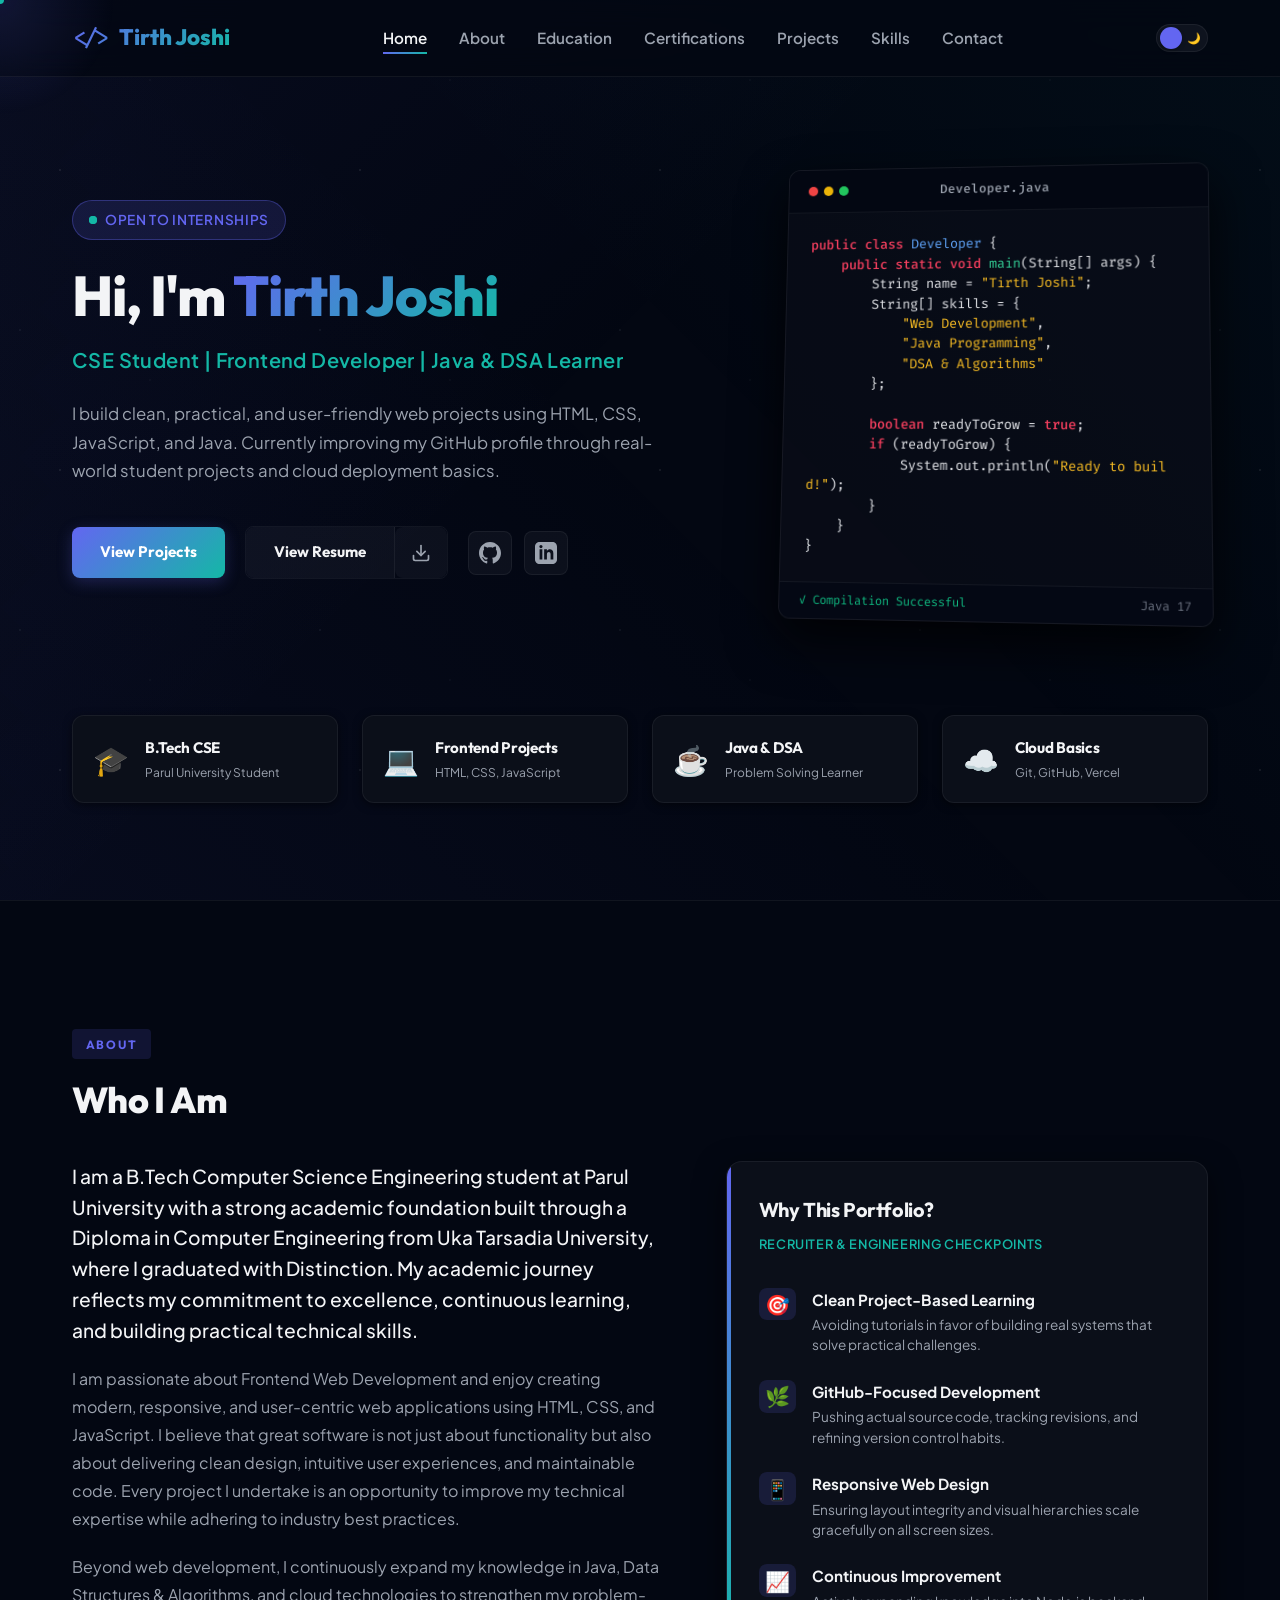
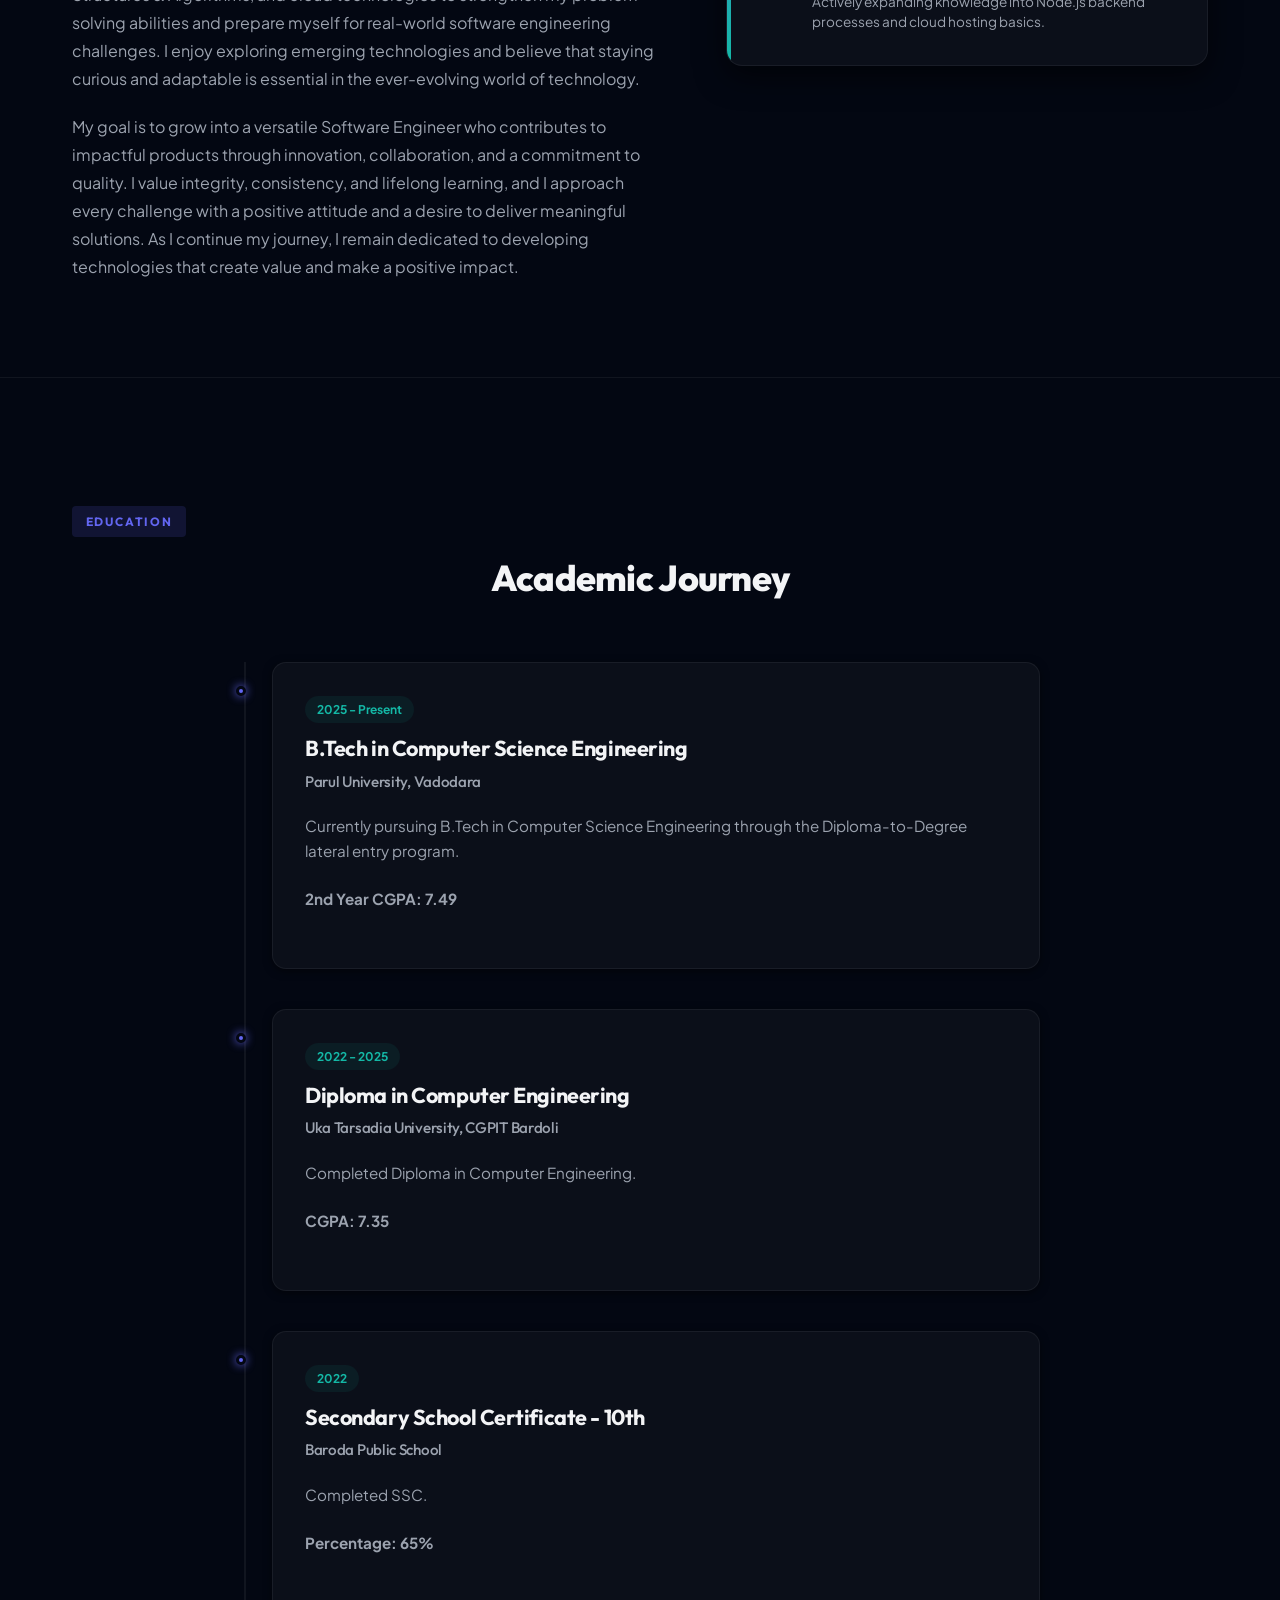
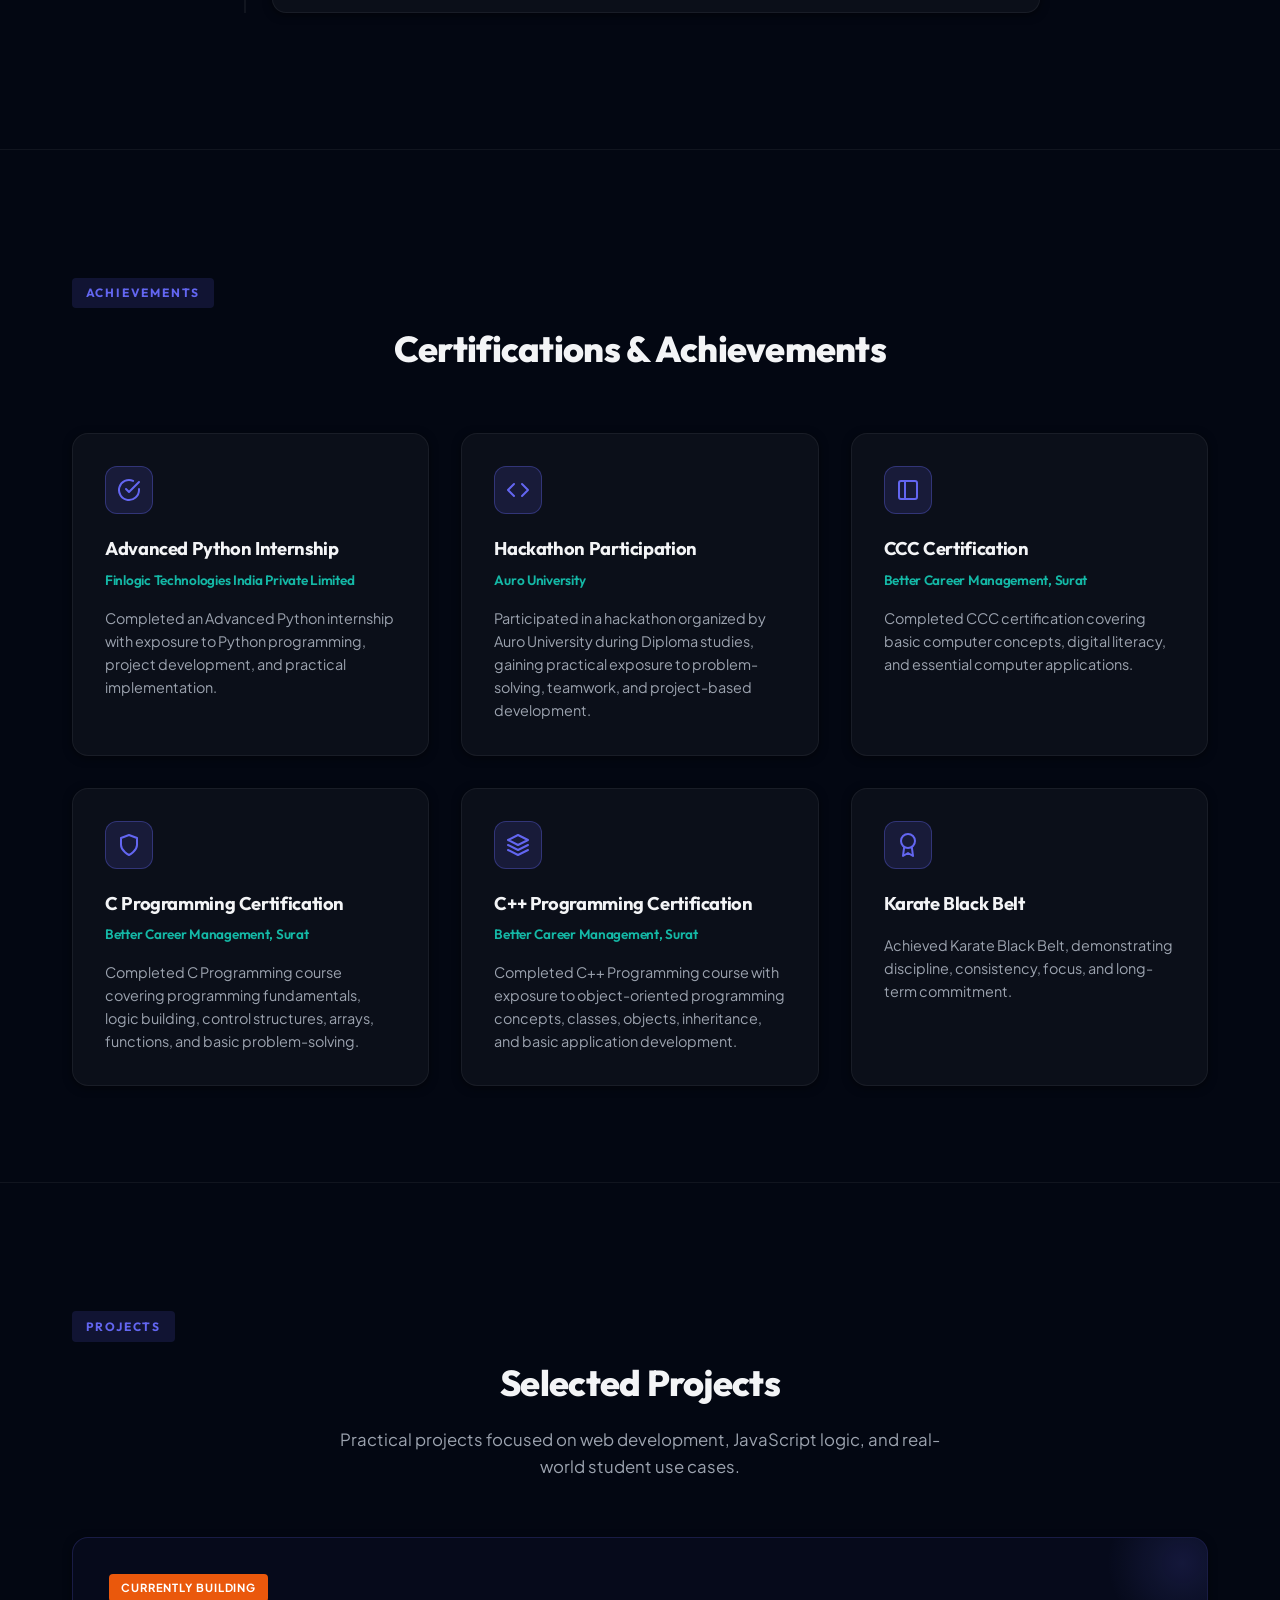
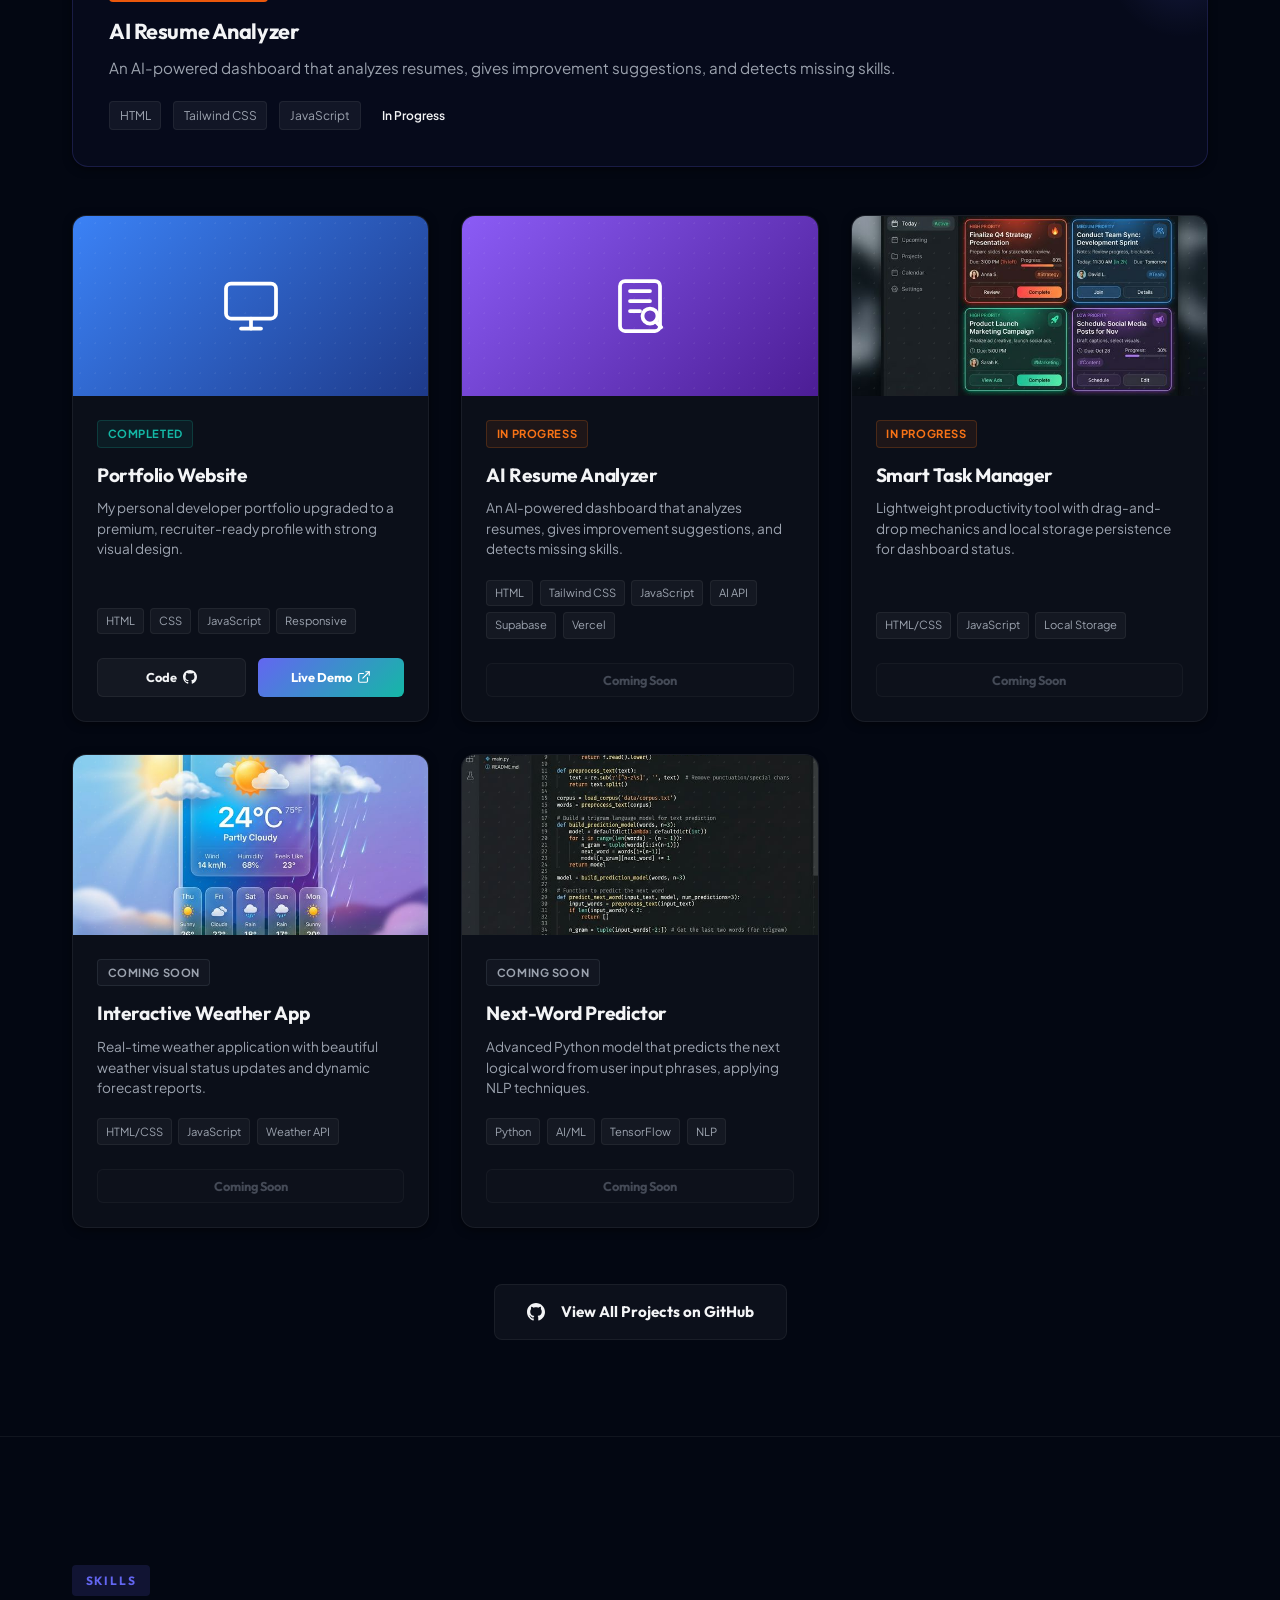
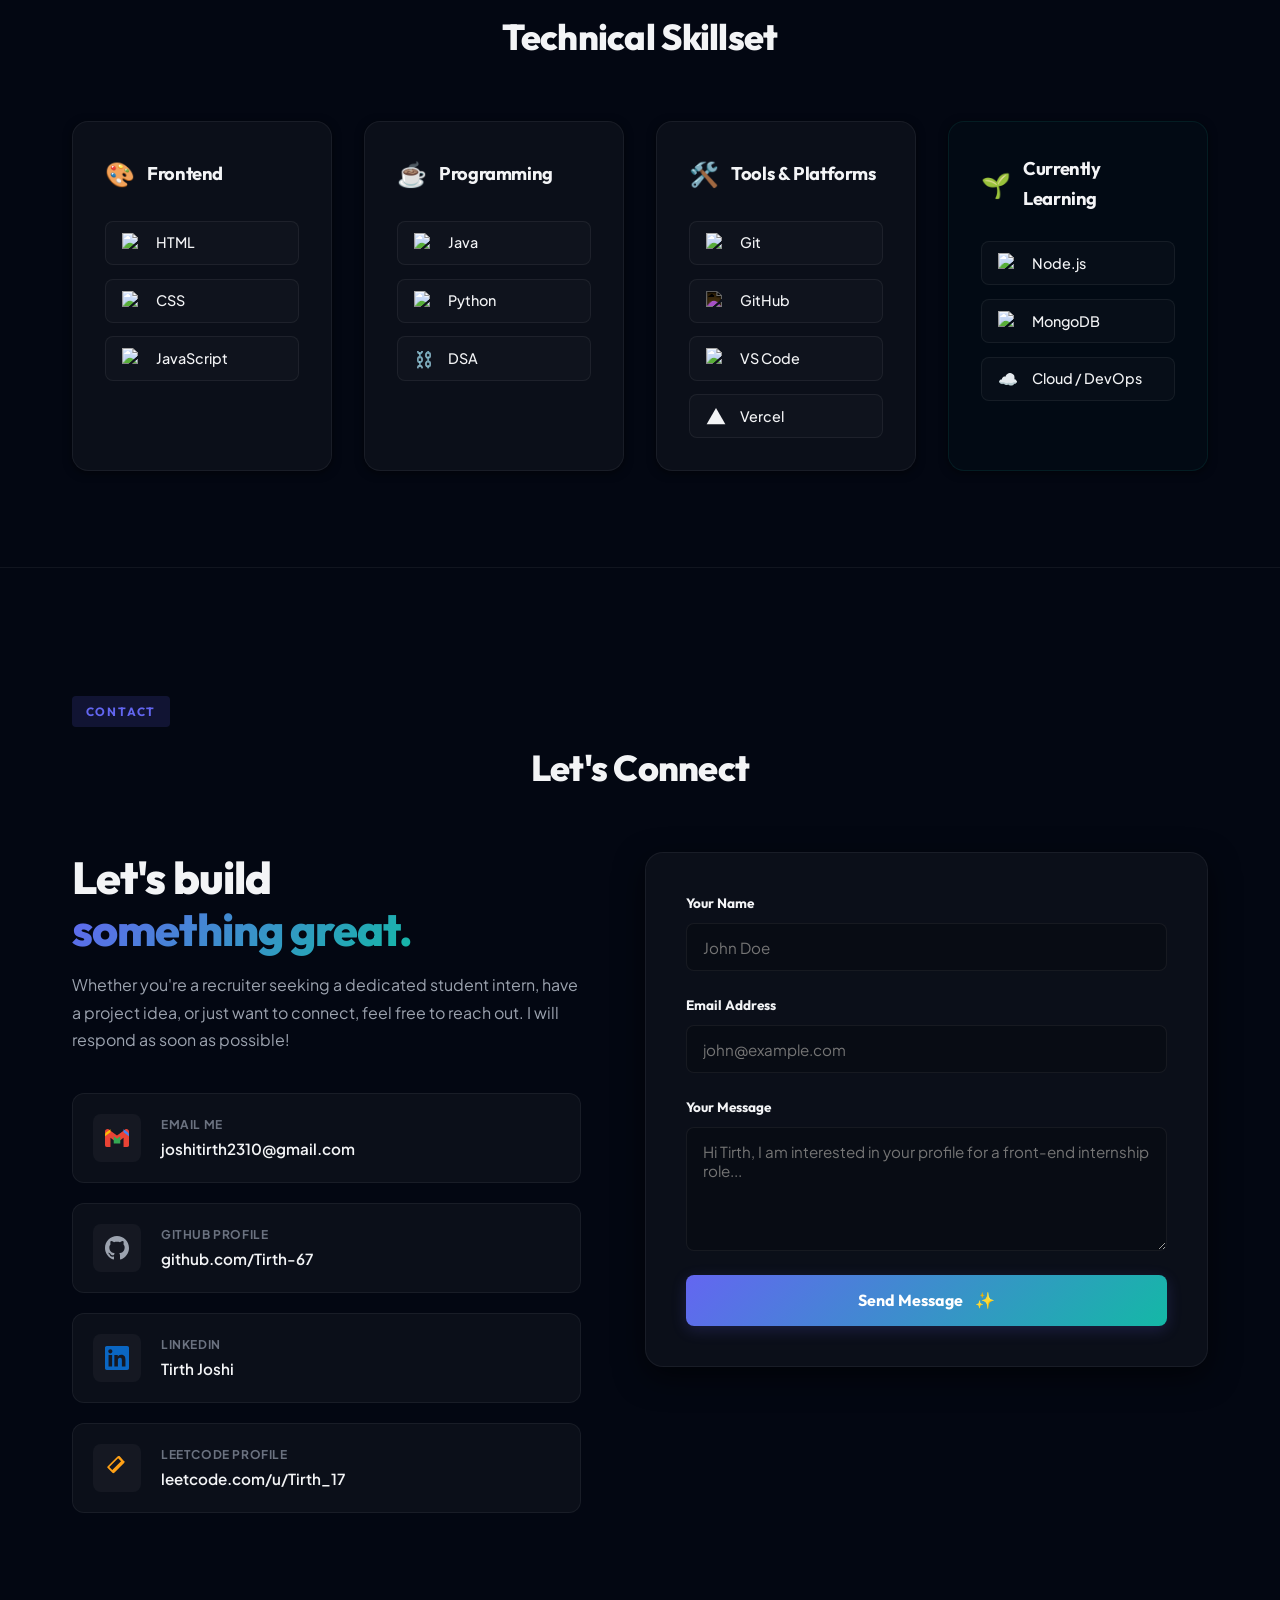
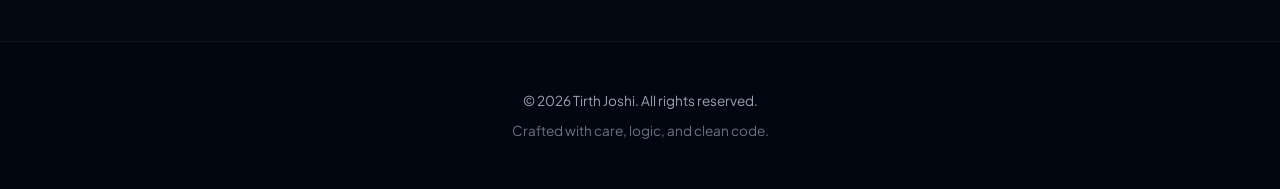
==== commit 23c60a35: "Update About section content" ====
--- a/Interactive-Portfolio/index.html
+++ b/Interactive-Portfolio/index.html
@@ -185,13 +185,16 @@
                 <div class="about-grid">
                     <div class="about-desc">
                         <p class="lead-text">
-                            I am a B.Tech Computer Science Engineering student focused on building clean, practical, and user-friendly web applications.
+                            I am a B.Tech Computer Science Engineering student at Parul University with a strong academic foundation built through a Diploma in Computer Engineering from Uka Tarsadia University, where I graduated with Distinction. My academic journey reflects my commitment to excellence, continuous learning, and building practical technical skills.
                         </p>
                         <p>
-                            My technical journey is centered around frontend development, core Java programming, Data Structures & Algorithms, and understanding web mechanics. I enjoy translating logical problem-solving into real-world code that runs seamlessly in the browser.
+                            I am passionate about Frontend Web Development and enjoy creating modern, responsive, and user-centric web applications using HTML, CSS, and JavaScript. I believe that great software is not just about functionality but also about delivering clean design, intuitive user experiences, and maintainable code. Every project I undertake is an opportunity to improve my technical expertise while adhering to industry best practices.
                         </p>
                         <p>
-                            Currently, I am working on expanding my skillset, building robust portfolio projects, and improving my GitHub profile. I aim to grow continuously, learn modern technologies, and contribute productively to development teams through internship opportunities.
+                            Beyond web development, I continuously expand my knowledge in Java, Data Structures &amp; Algorithms, and cloud technologies to strengthen my problem-solving abilities and prepare myself for real-world software engineering challenges. I enjoy exploring emerging technologies and believe that staying curious and adaptable is essential in the ever-evolving world of technology.
+                        </p>
+                        <p>
+                            My goal is to grow into a versatile Software Engineer who contributes to impactful products through innovation, collaboration, and a commitment to quality. I value integrity, consistency, and lifelong learning, and I approach every challenge with a positive attitude and a desire to deliver meaningful solutions. As I continue my journey, I remain dedicated to developing technologies that create value and make a positive impact.
                         </p>
                     </div>
                     
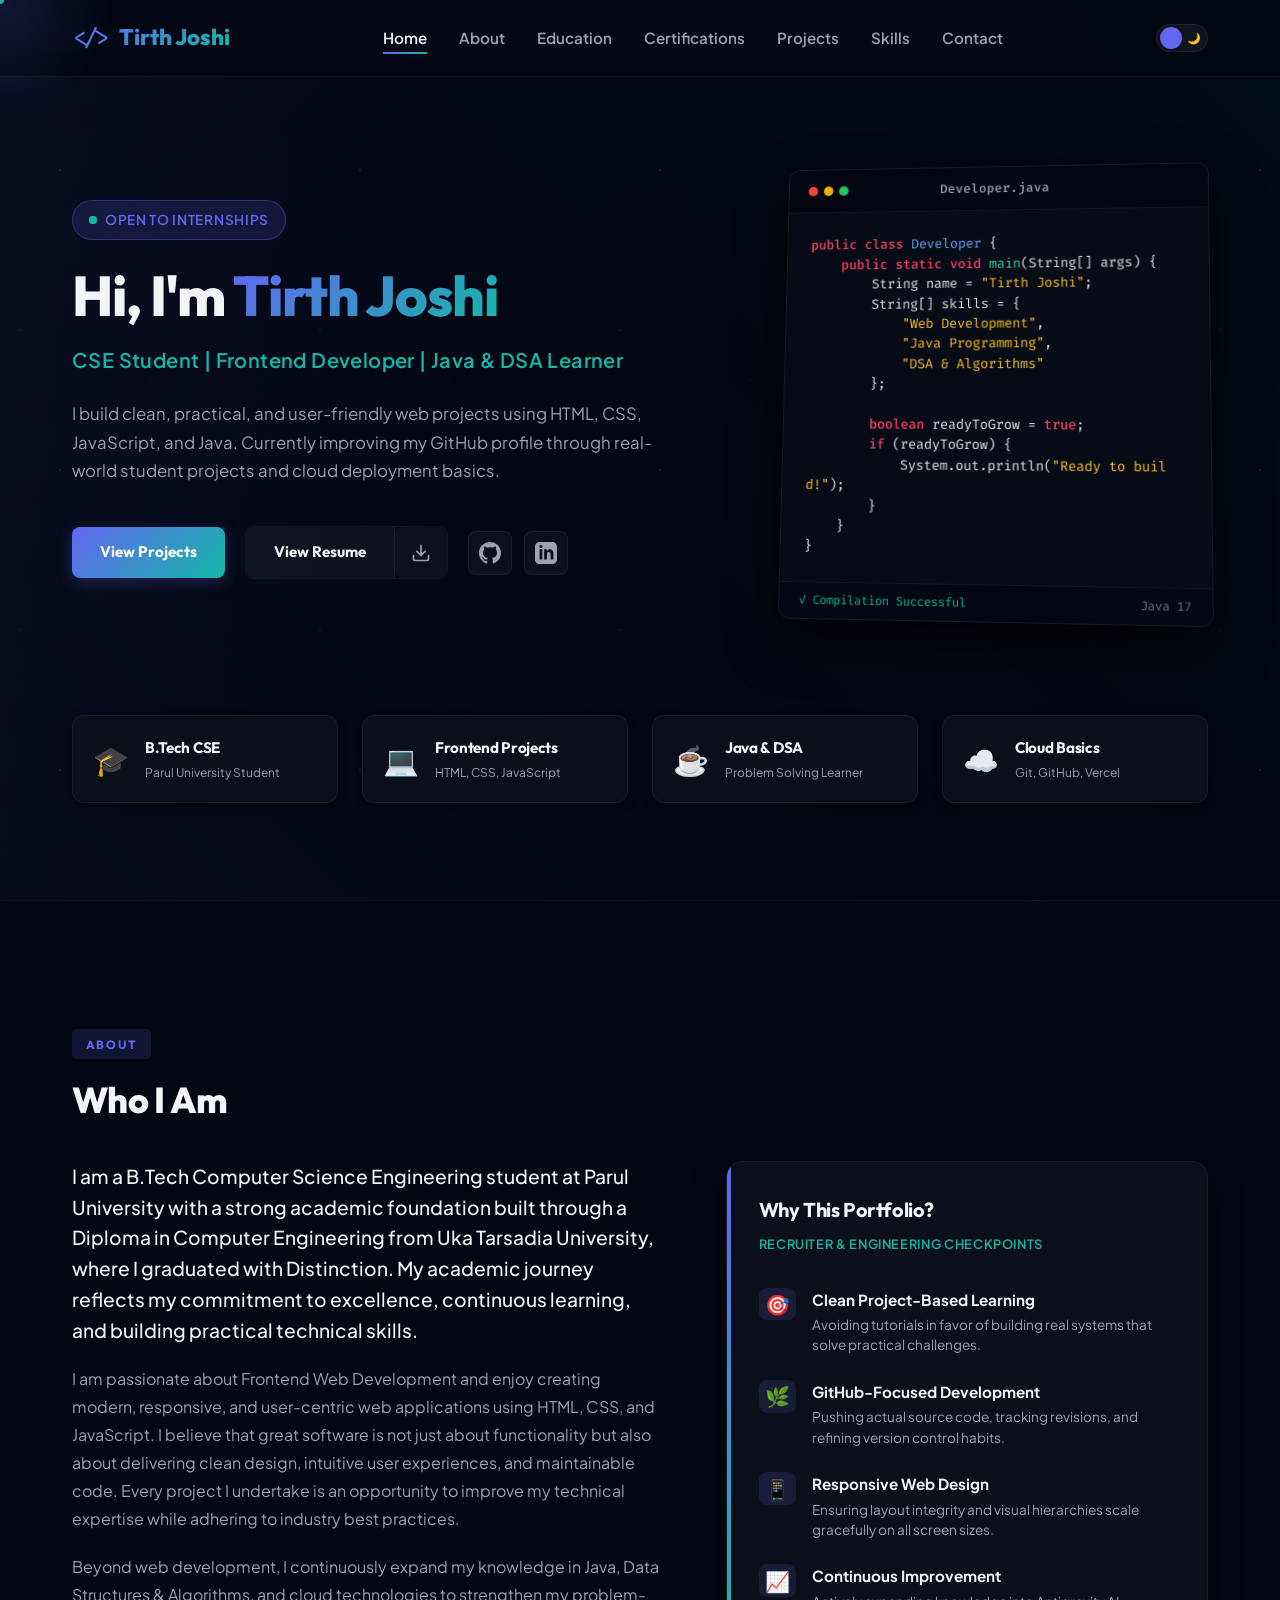
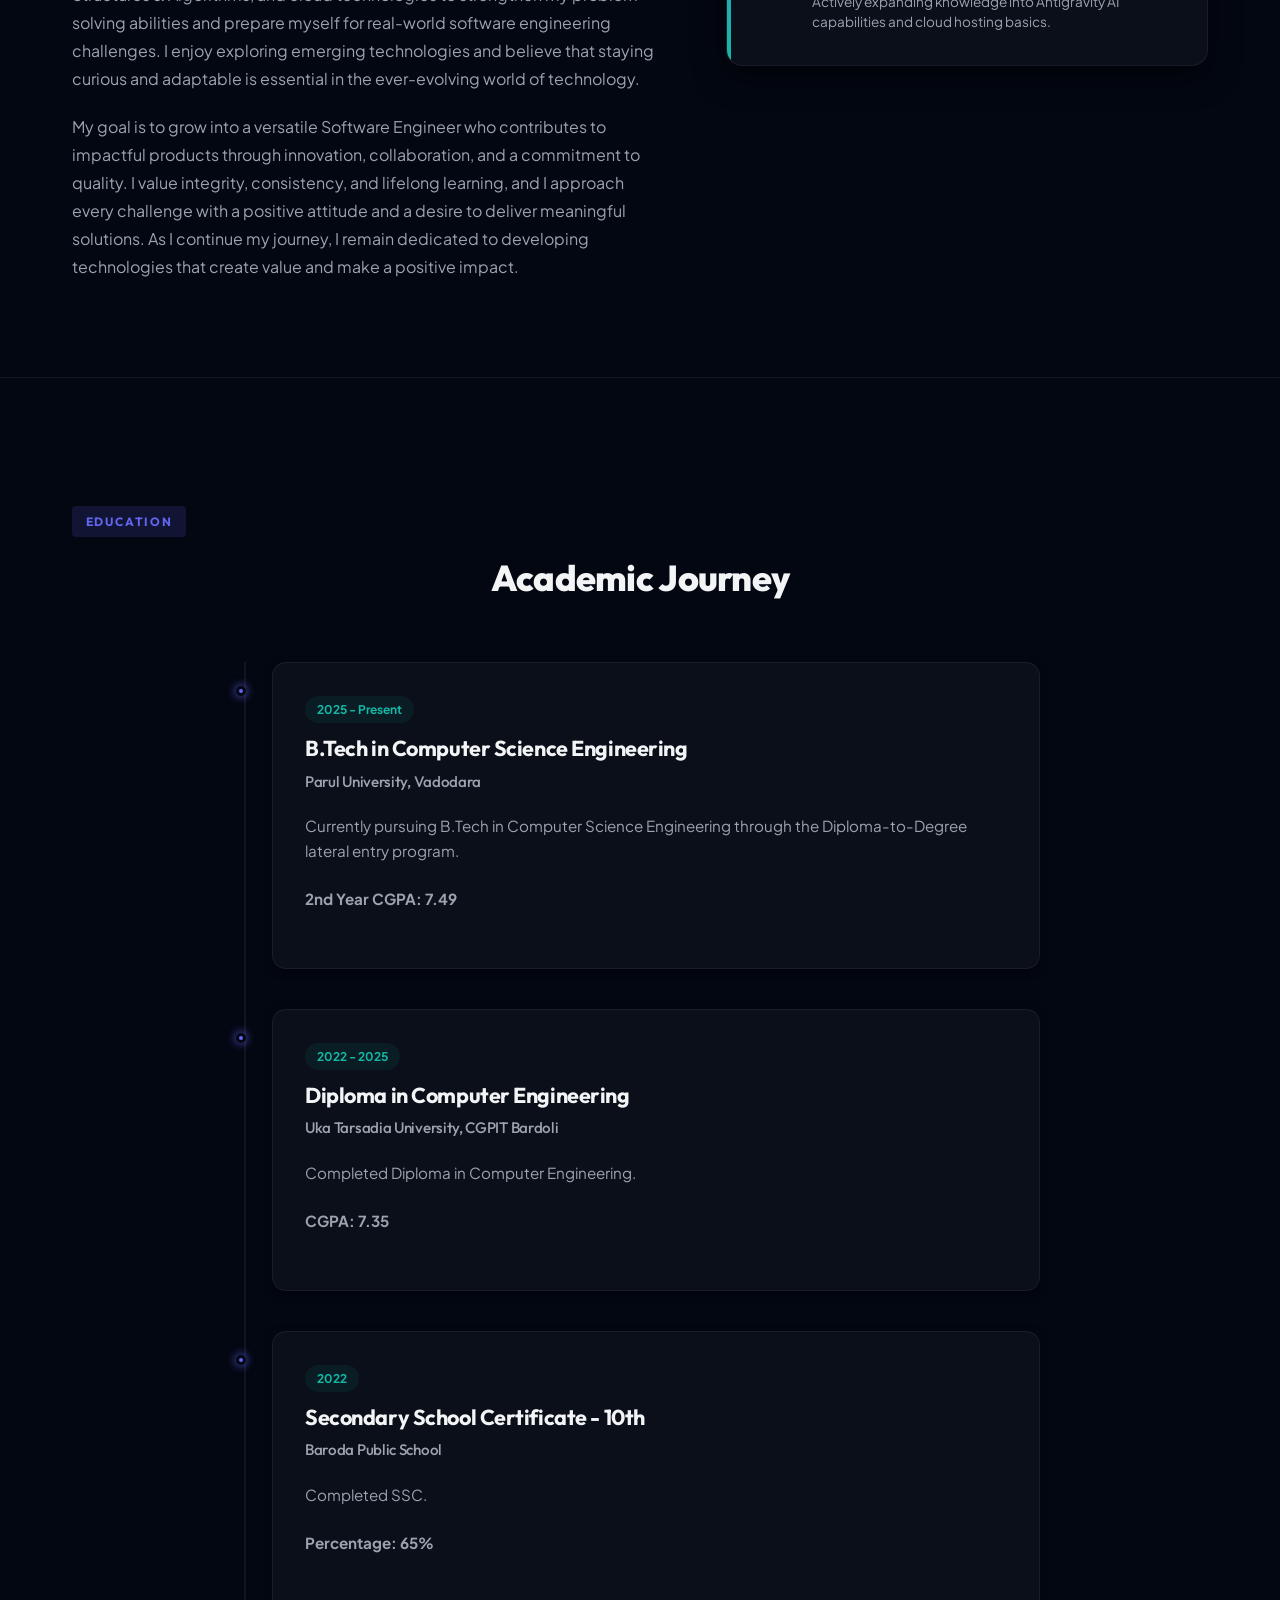
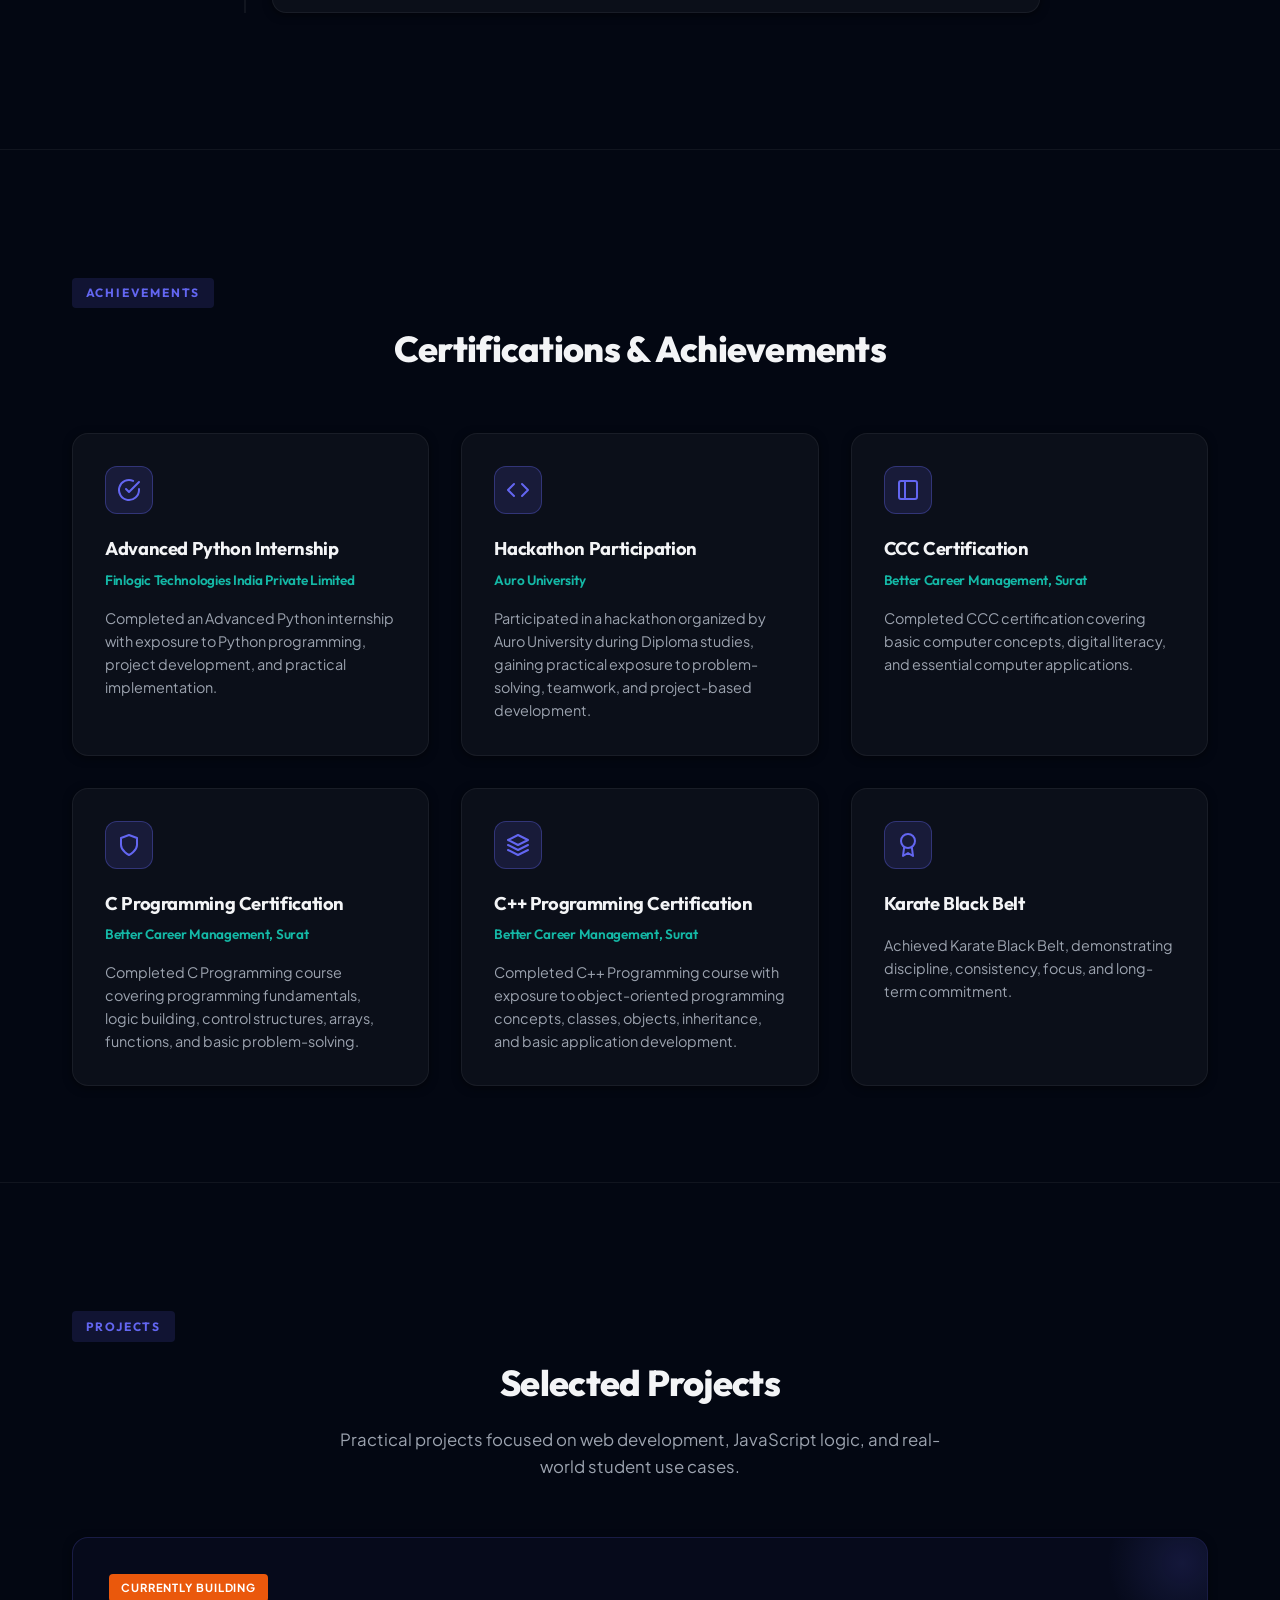
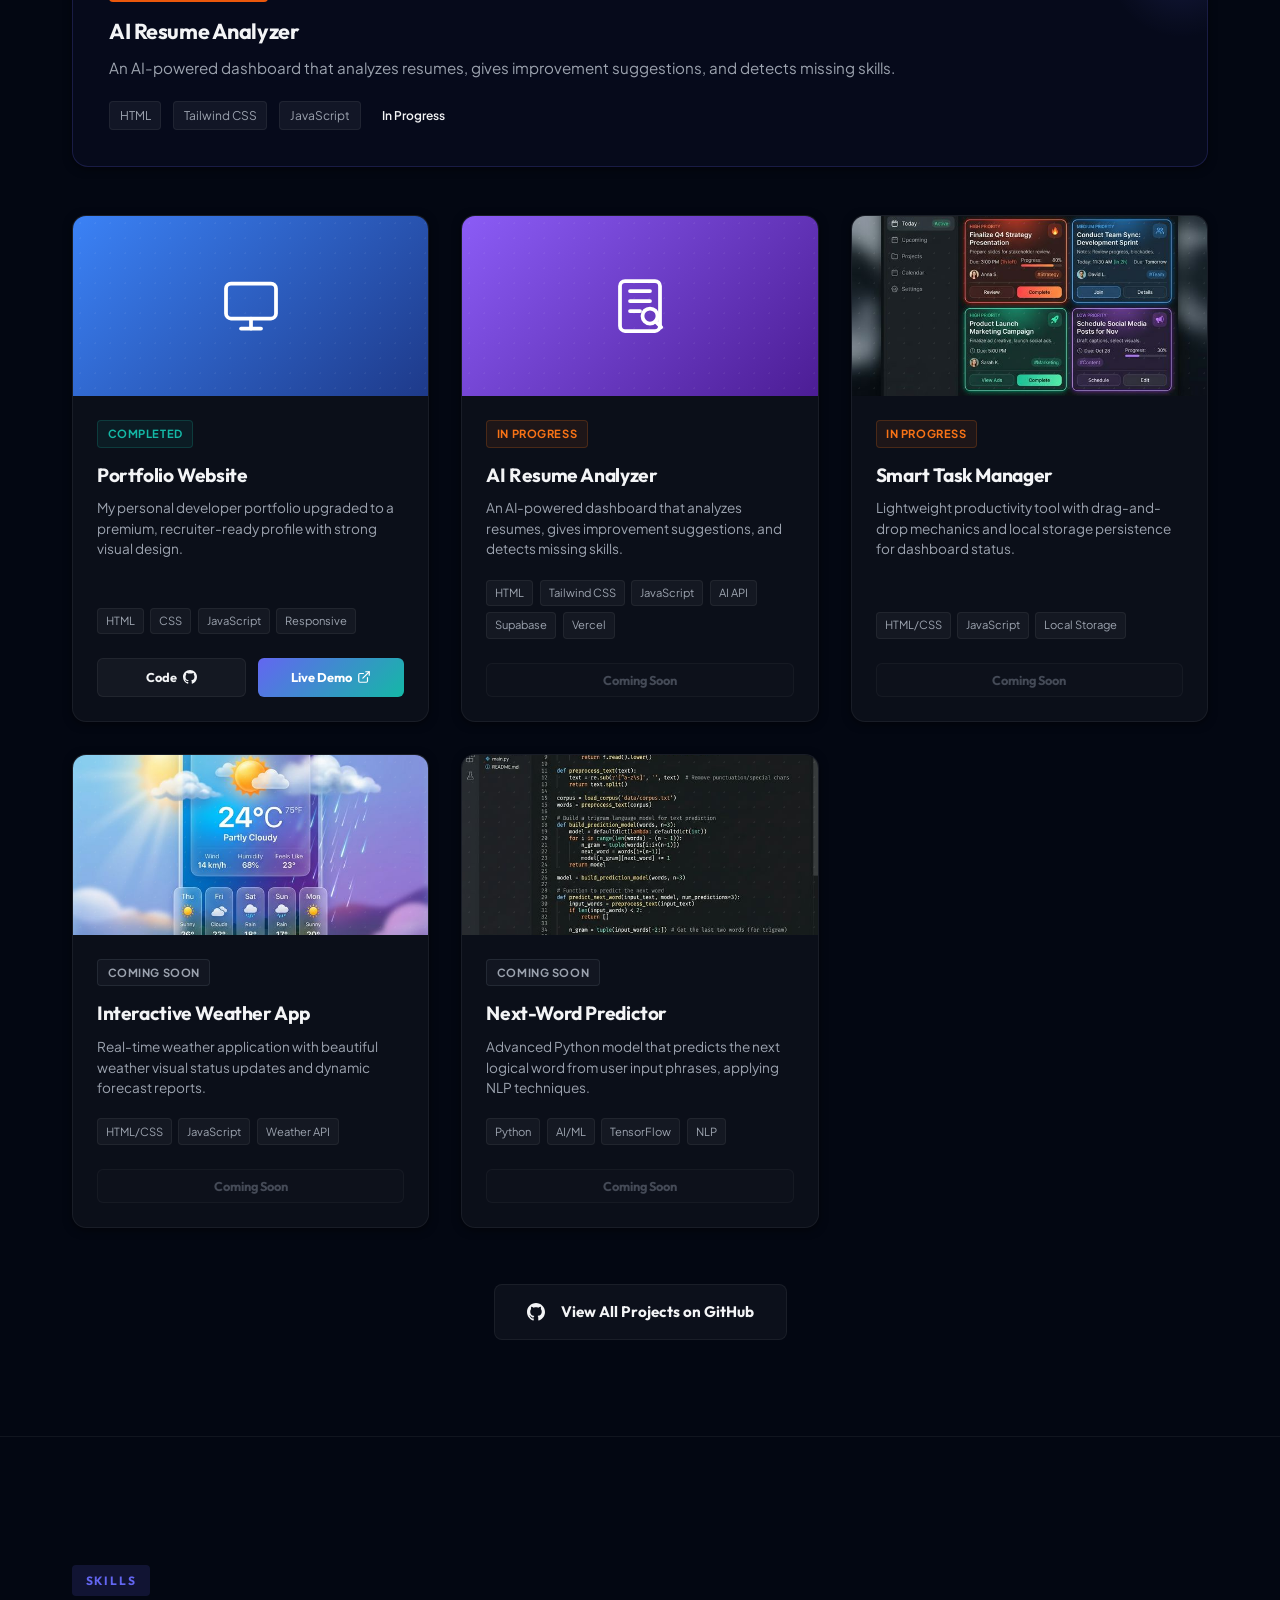
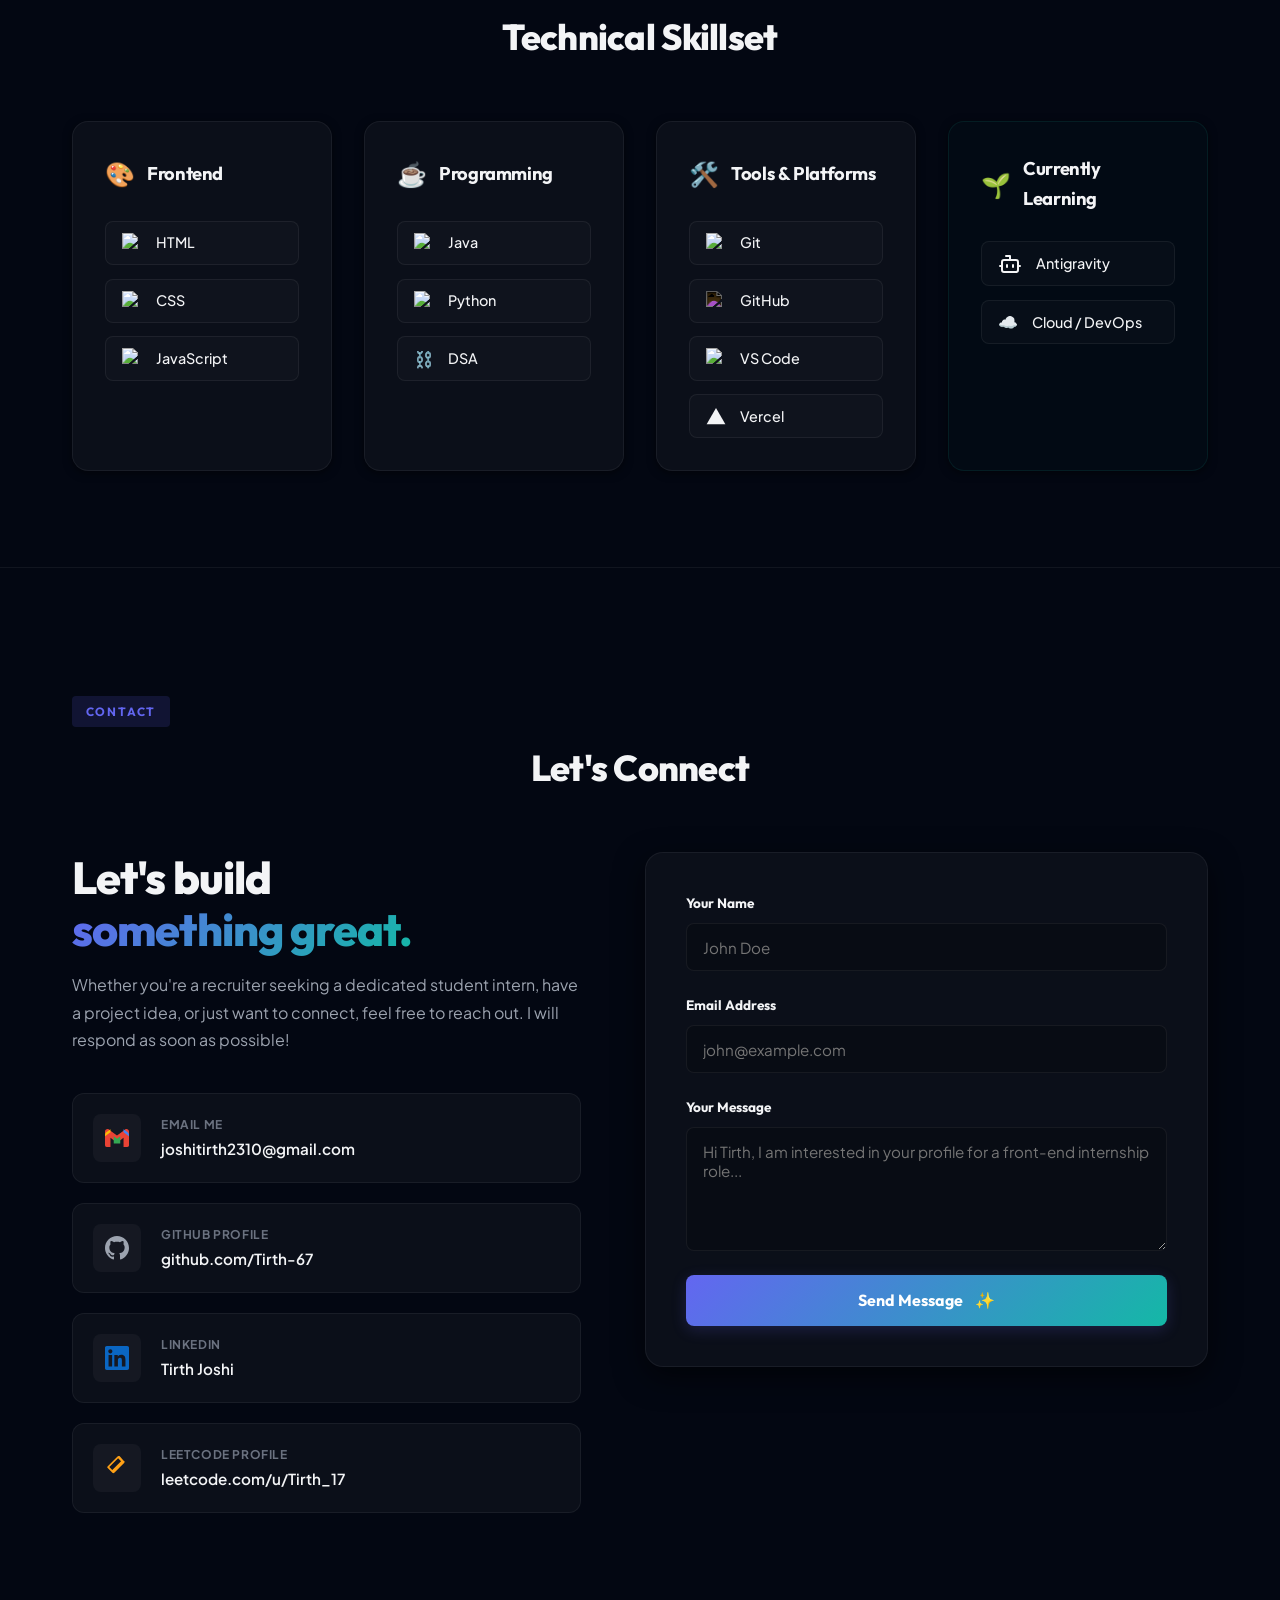
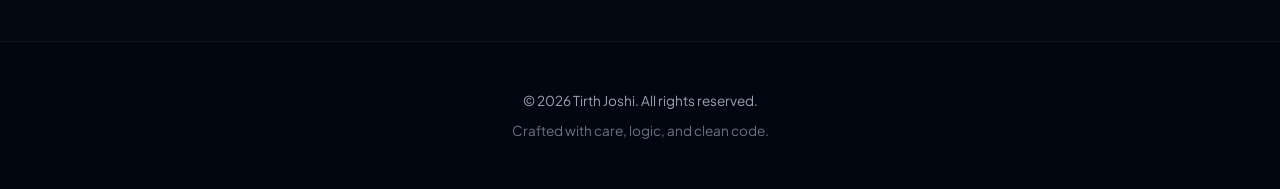
==== commit 10697083: "Replace Node.js and MongoDB with Antigravity" ====
--- a/Interactive-Portfolio/index.html
+++ b/Interactive-Portfolio/index.html
@@ -86,8 +86,8 @@
                             <a href="#projects" class="cta-button primary-btn">View Projects</a>
                             
                             <div class="resume-btn-group">
-                                <a href="resume.pdf" target="_blank" class="cta-button secondary-btn">View Resume</a>
-                                <a href="resume.pdf" download class="cta-button download-btn" title="Download Resume">
+                                <a href="tirth-joshi-resume.pdf" target="_blank" rel="noopener noreferrer" class="cta-button secondary-btn">View Resume</a>
+                                <a href="tirth-joshi-resume.pdf" download="Tirth_Joshi_Resume.pdf" class="cta-button download-btn" title="Download Resume">
                                     <svg width="20" height="20" viewBox="0 0 24 24" fill="none" stroke="currentColor" stroke-width="2" stroke-linecap="round" stroke-linejoin="round"><path d="M21 15v4a2 2 0 0 1-2 2H5a2 2 0 0 1-2-2v-4"></path><polyline points="7 10 12 15 17 10"></polyline><line x1="12" y1="15" x2="12" y2="3"></line></svg>
                                 </a>
                             </div>
@@ -230,7 +230,7 @@
                                 <span class="proof-icon">📈</span>
                                 <div class="proof-text">
                                     <strong>Continuous Improvement</strong>
-                                    <p>Actively expanding knowledge into Node.js backend processes and cloud hosting basics.</p>
+                                    <p>Actively expanding knowledge into Antigravity AI capabilities and cloud hosting basics.</p>
                                 </div>
                             </li>
                         </ul>
@@ -651,12 +651,8 @@
                         </div>
                         <div class="skills-list">
                             <div class="skill-badge-item learning">
-                                <img src="https://cdn.jsdelivr.net/gh/devicons/devicon/icons/nodejs/nodejs-original.svg" alt="Node.js">
-                                <span>Node.js</span>
-                            </div>
-                            <div class="skill-badge-item learning">
-                                <img src="https://cdn.jsdelivr.net/gh/devicons/devicon/icons/mongodb/mongodb-original.svg" alt="MongoDB">
-                                <span>MongoDB</span>
+                                <svg width="24" height="24" viewBox="0 0 24 24" fill="none" stroke="currentColor" stroke-width="2" stroke-linecap="round" stroke-linejoin="round"><path d="M12 8V4H8"/><rect width="16" height="12" x="4" y="8" rx="2"/><path d="M2 14h2"/><path d="M20 14h2"/><path d="M15 13v2"/><path d="M9 13v2"/></svg>
+                                <span>Antigravity</span>
                             </div>
                             <div class="skill-badge-item learning">
                                 <div class="custom-dsa-icon">☁️</div>
--- a/Interactive-Portfolio/style.css
+++ b/Interactive-Portfolio/style.css
@@ -59,6 +59,7 @@
     padding: 0;
     box-sizing: border-box;
     transition: background-color 0.4s ease, border-color 0.4s ease, box-shadow 0.4s ease;
+    cursor: none !important;
 }
 
 html {
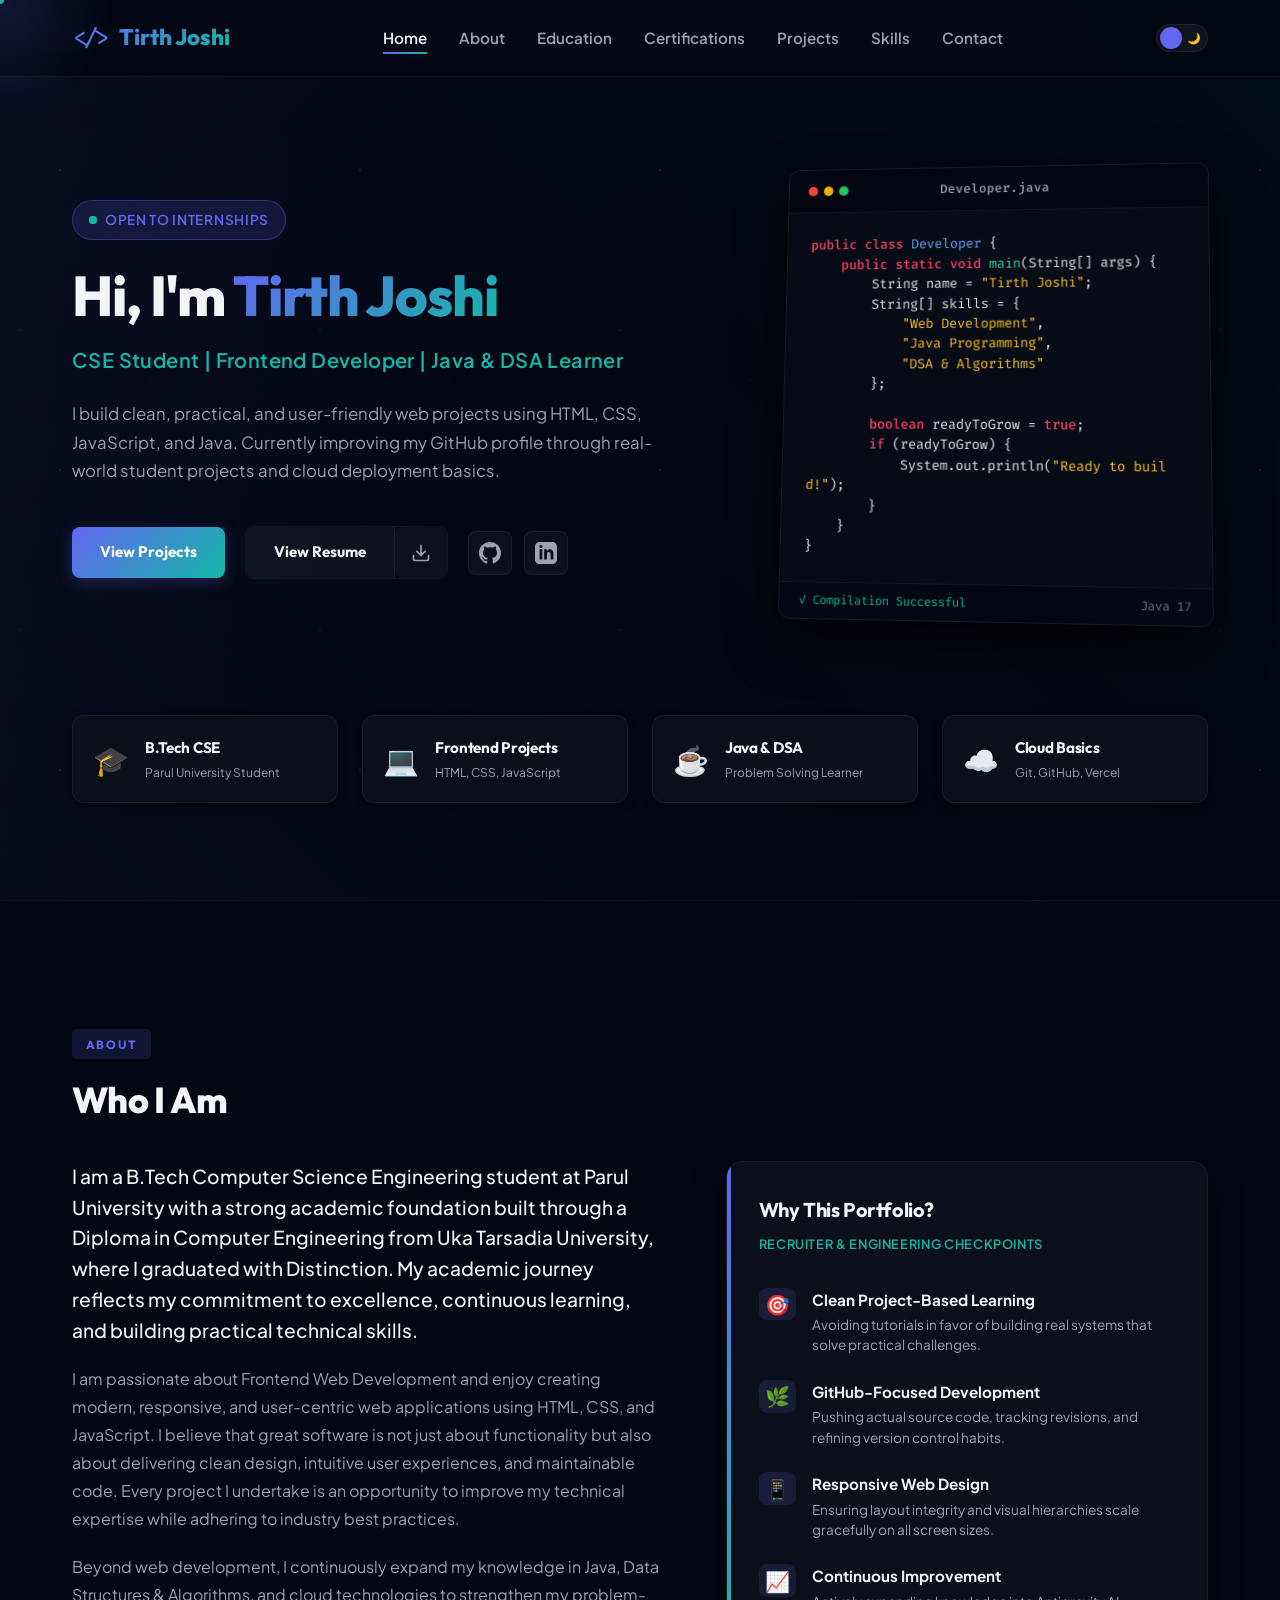
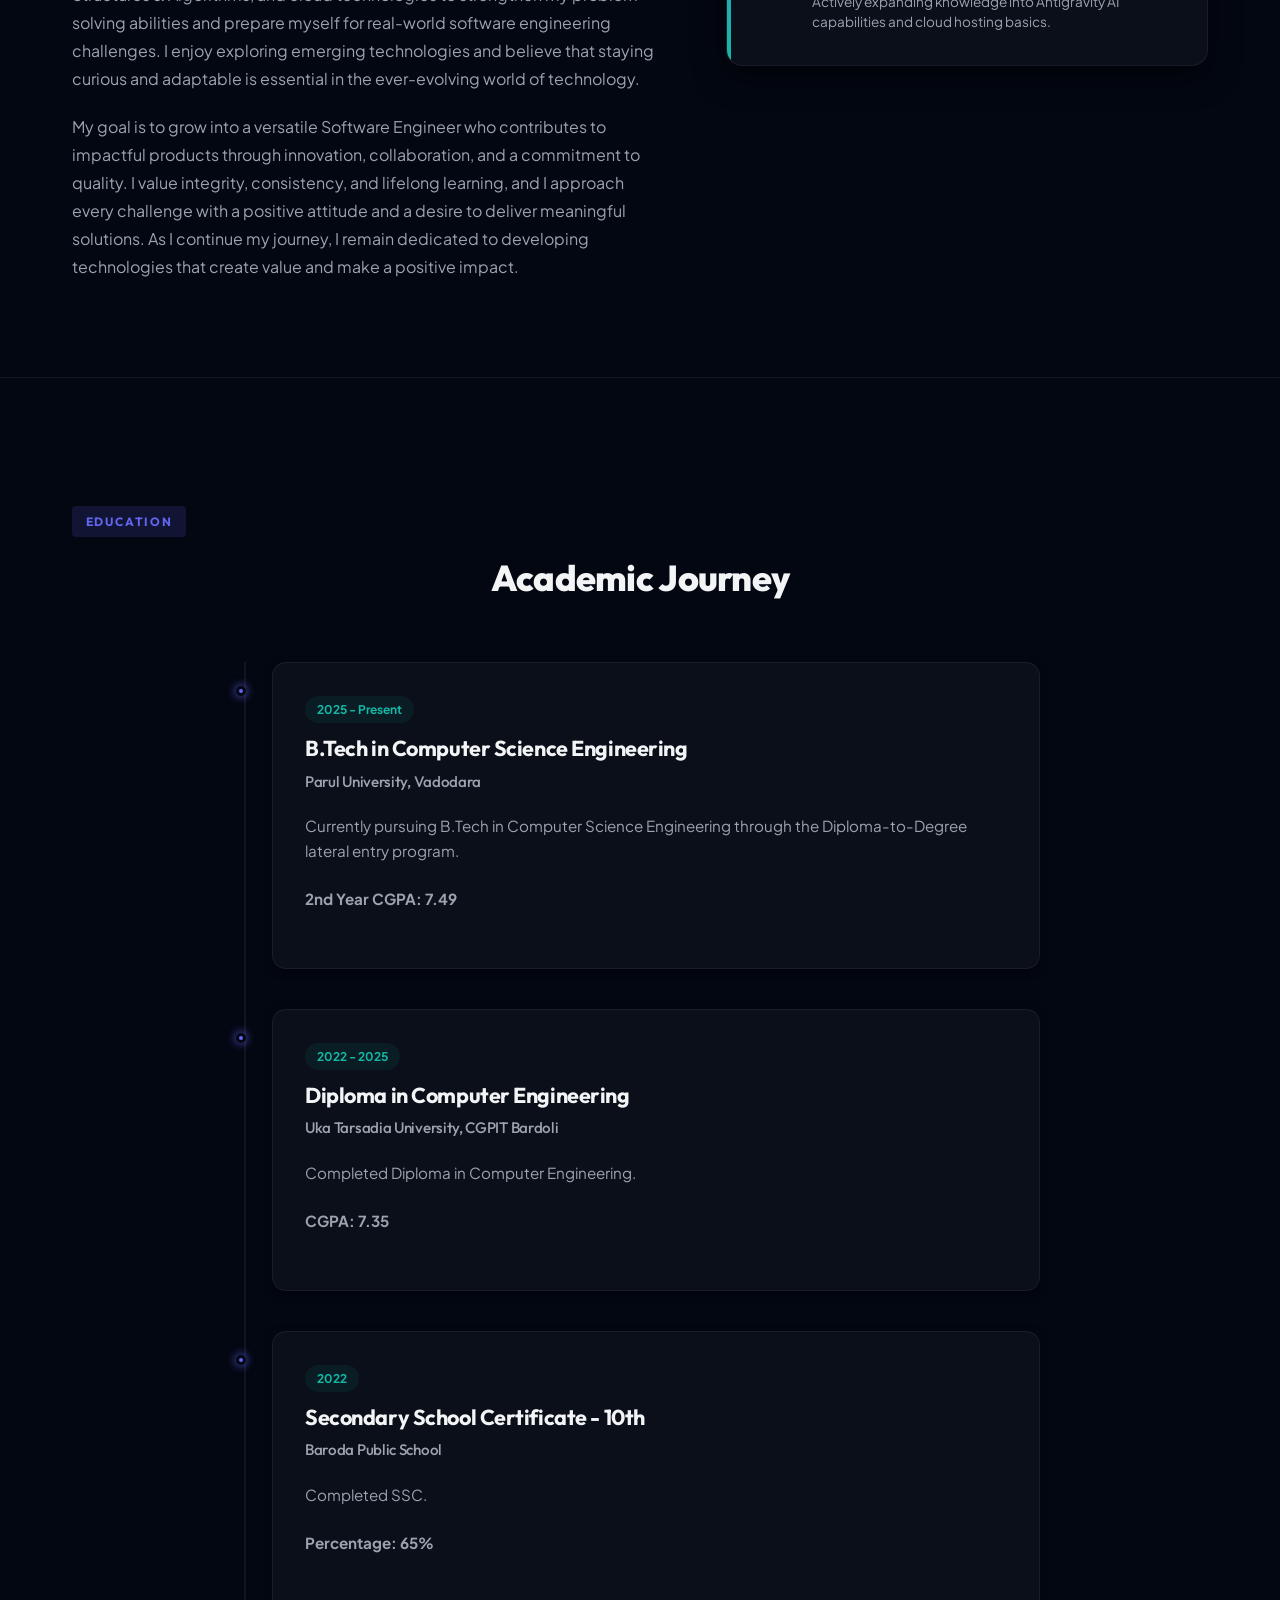
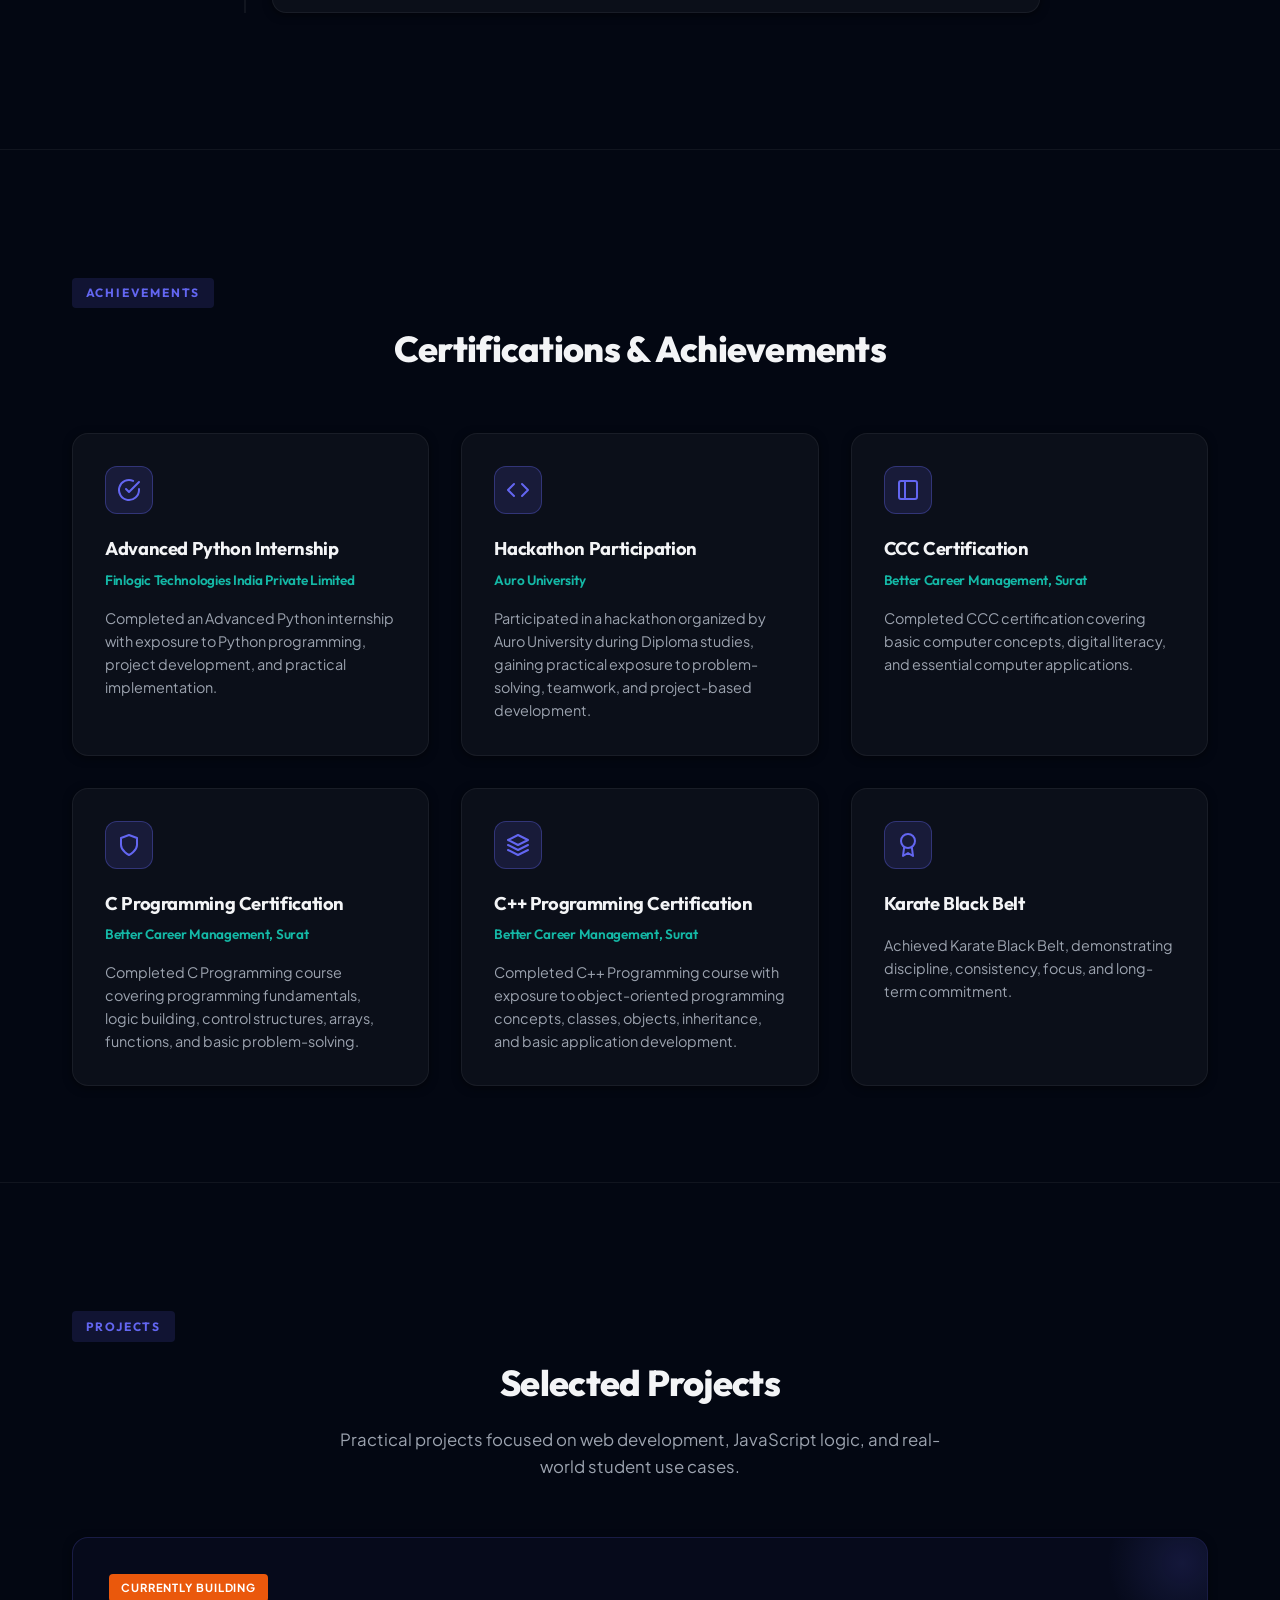
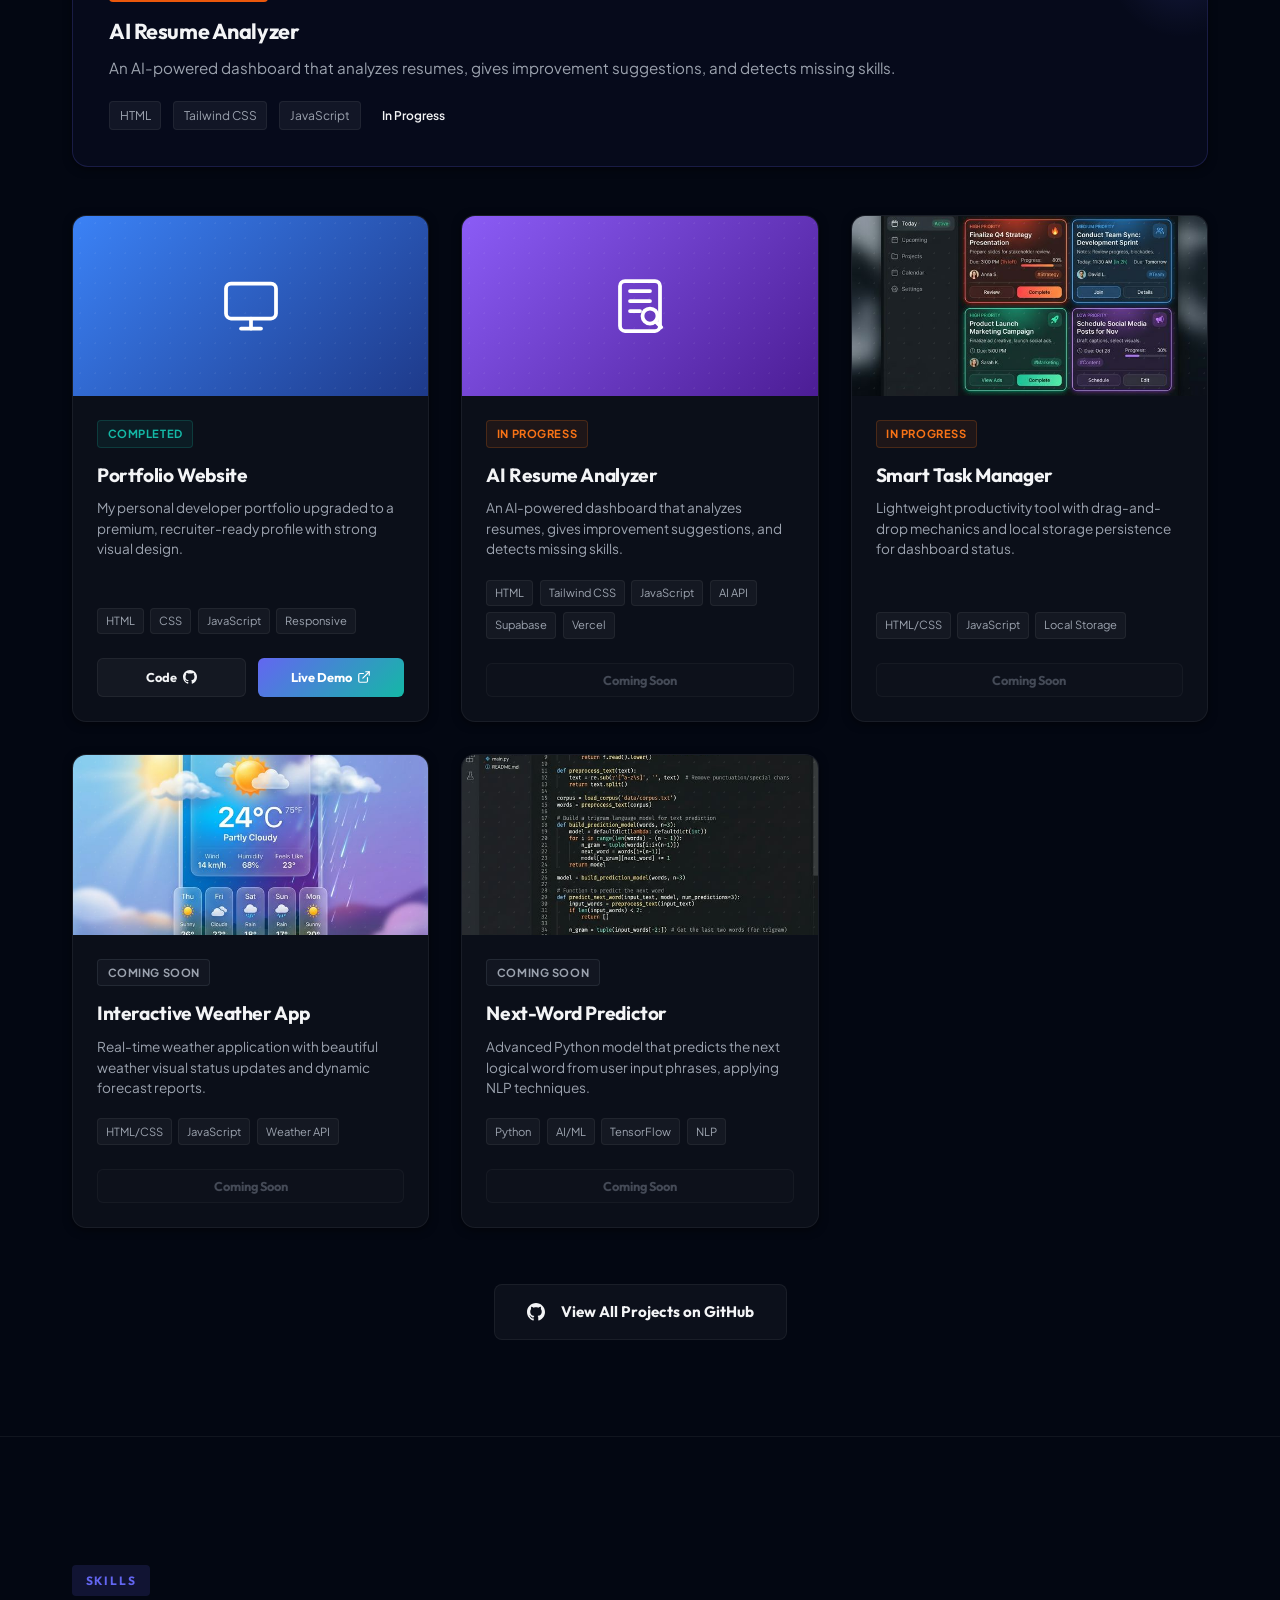
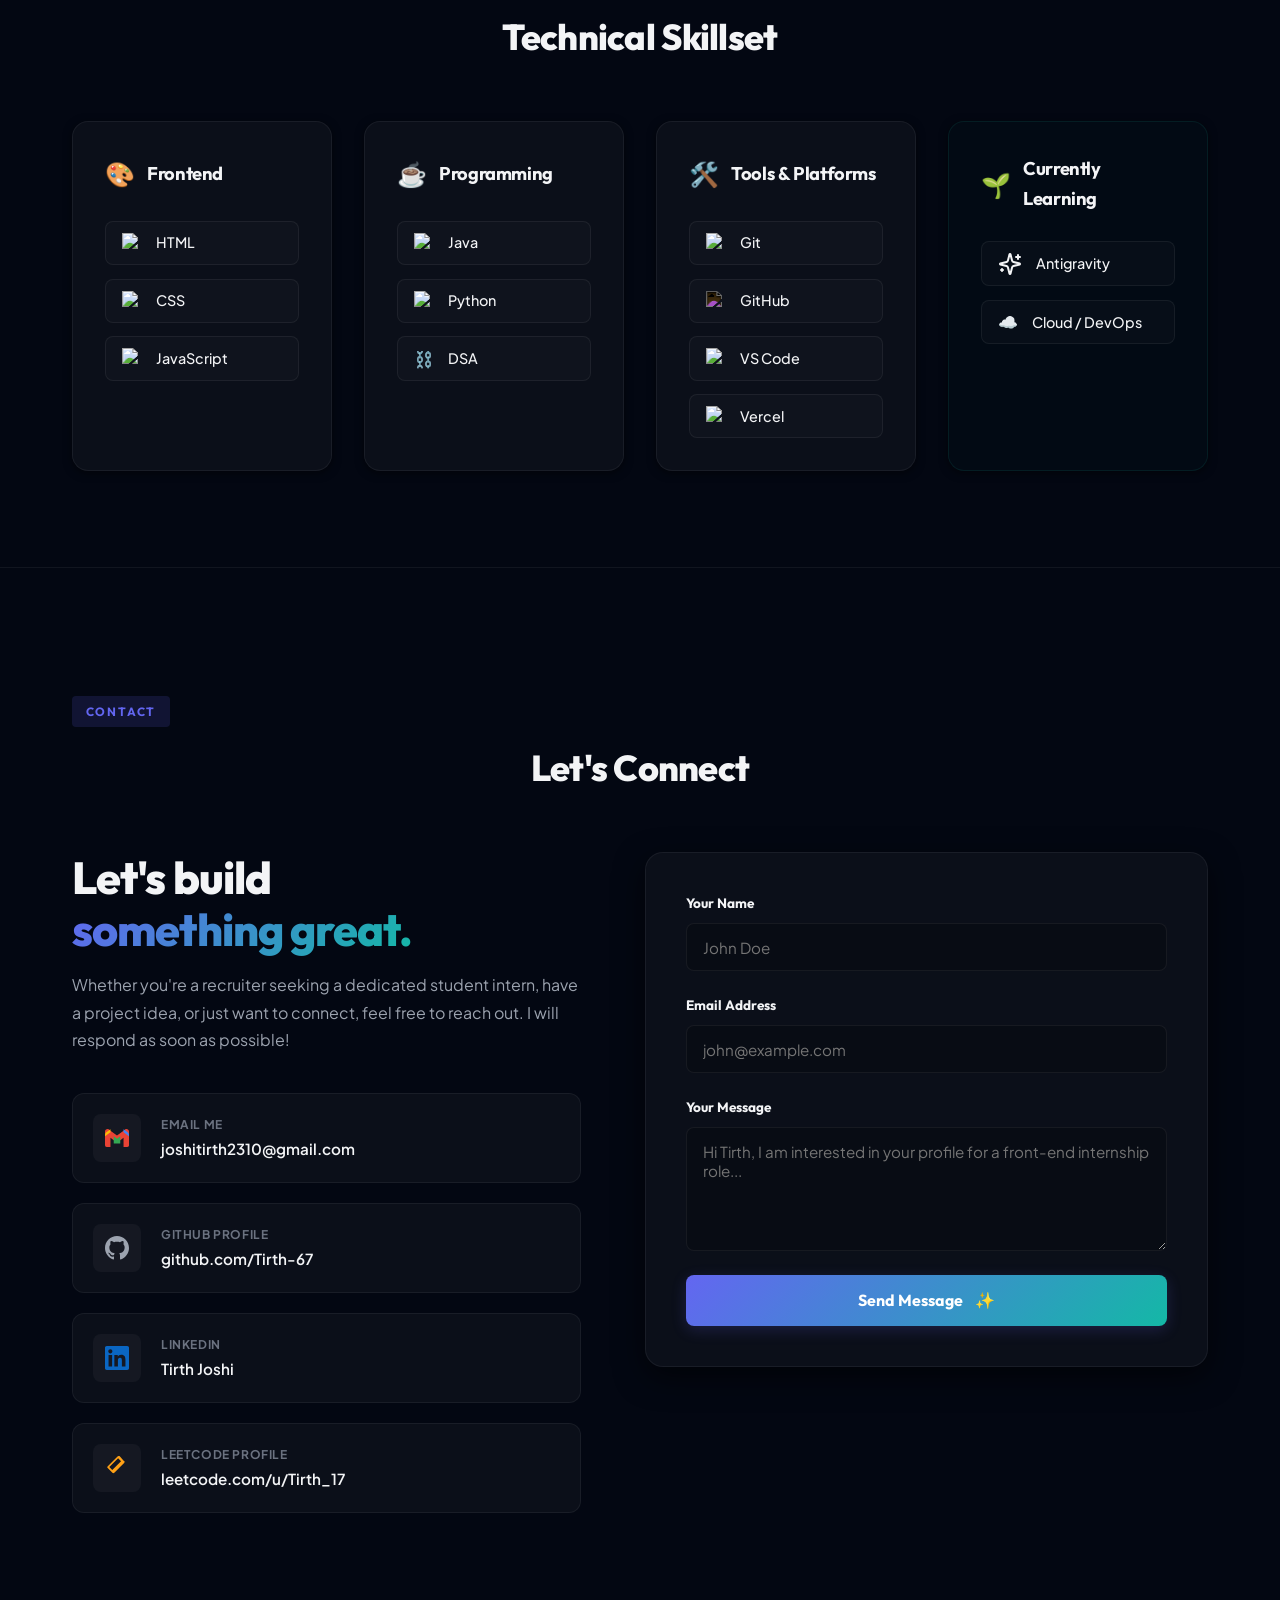
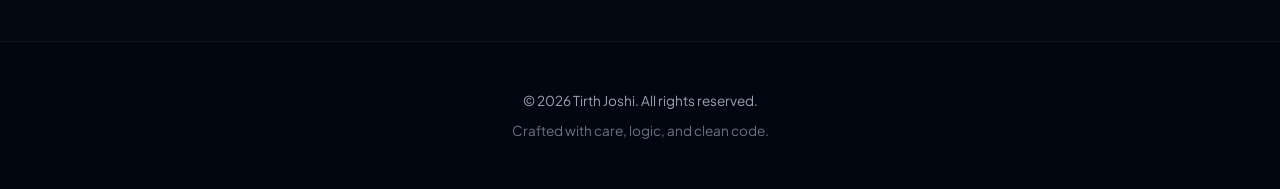
==== commit 71d44230: "Update Vercel and Antigravity logos" ====
--- a/Interactive-Portfolio/index.html
+++ b/Interactive-Portfolio/index.html
@@ -637,7 +637,7 @@
                                 <span>VS Code</span>
                             </div>
                             <div class="skill-badge-item">
-                                <svg width="20" height="20" viewBox="0 0 512 512" fill="currentColor"><path d="M256 48l240 416H16z"/></svg>
+                                <img src="https://cdn.jsdelivr.net/gh/devicons/devicon/icons/vercel/vercel-original.svg" alt="Vercel">
                                 <span>Vercel</span>
                             </div>
                         </div>
@@ -651,7 +651,7 @@
                         </div>
                         <div class="skills-list">
                             <div class="skill-badge-item learning">
-                                <svg width="24" height="24" viewBox="0 0 24 24" fill="none" stroke="currentColor" stroke-width="2" stroke-linecap="round" stroke-linejoin="round"><path d="M12 8V4H8"/><rect width="16" height="12" x="4" y="8" rx="2"/><path d="M2 14h2"/><path d="M20 14h2"/><path d="M15 13v2"/><path d="M9 13v2"/></svg>
+                                <svg width="24" height="24" viewBox="0 0 24 24" fill="none" stroke="currentColor" stroke-width="2" stroke-linecap="round" stroke-linejoin="round" class="antigravity-icon"><path d="M9.937 15.5A2 2 0 0 0 8.5 14.063l-6.135-1.582a.5.5 0 0 1 0-.962L8.5 9.936A2 2 0 0 0 9.937 8.5l1.582-6.135a.5.5 0 0 1 .963 0L14.063 8.5A2 2 0 0 0 15.5 9.937l6.135 1.581a.5.5 0 0 1 0 .964L15.5 14.063a2 2 0 0 0-1.437 1.437l-1.582 6.135a.5.5 0 0 1-.963 0z"/><path d="M20 3v4"/><path d="M22 5h-4"/><path d="M4 17v2"/><path d="M5 18H3"/></svg>
                                 <span>Antigravity</span>
                             </div>
                             <div class="skill-badge-item learning">
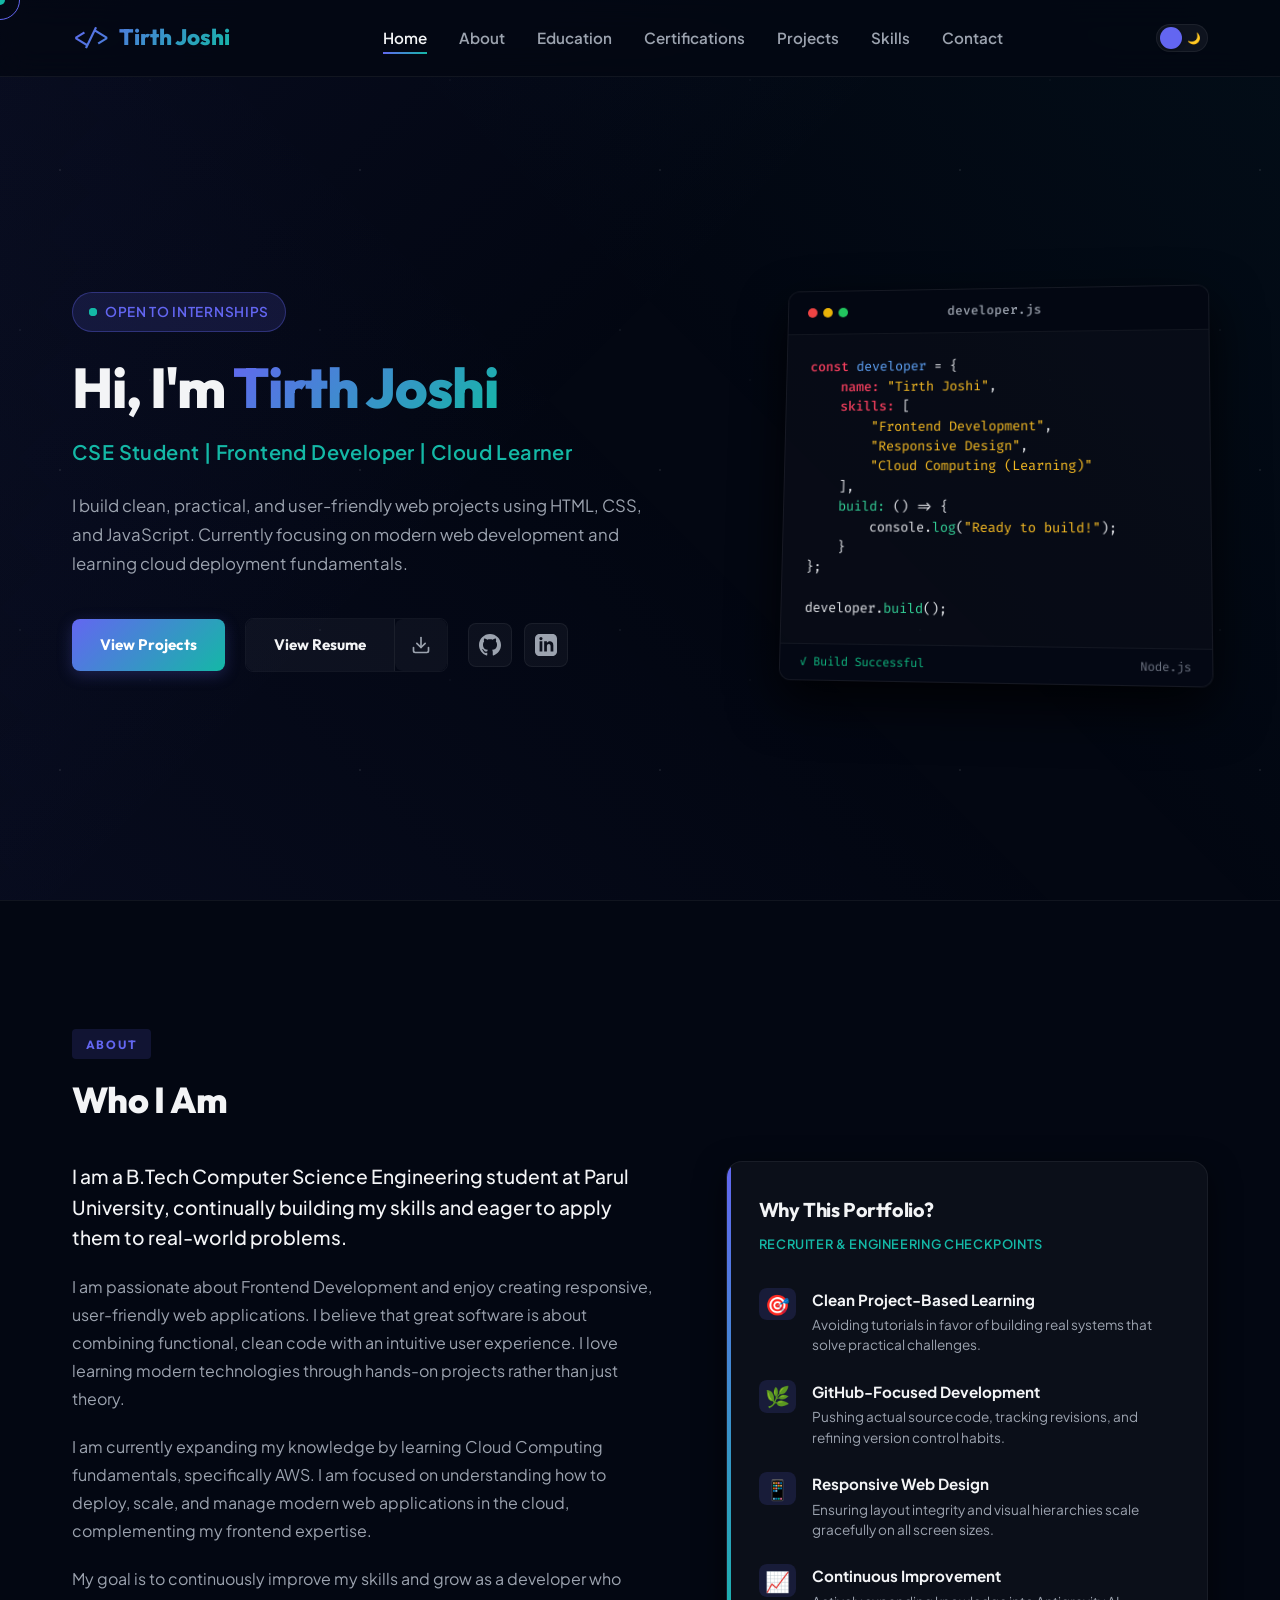
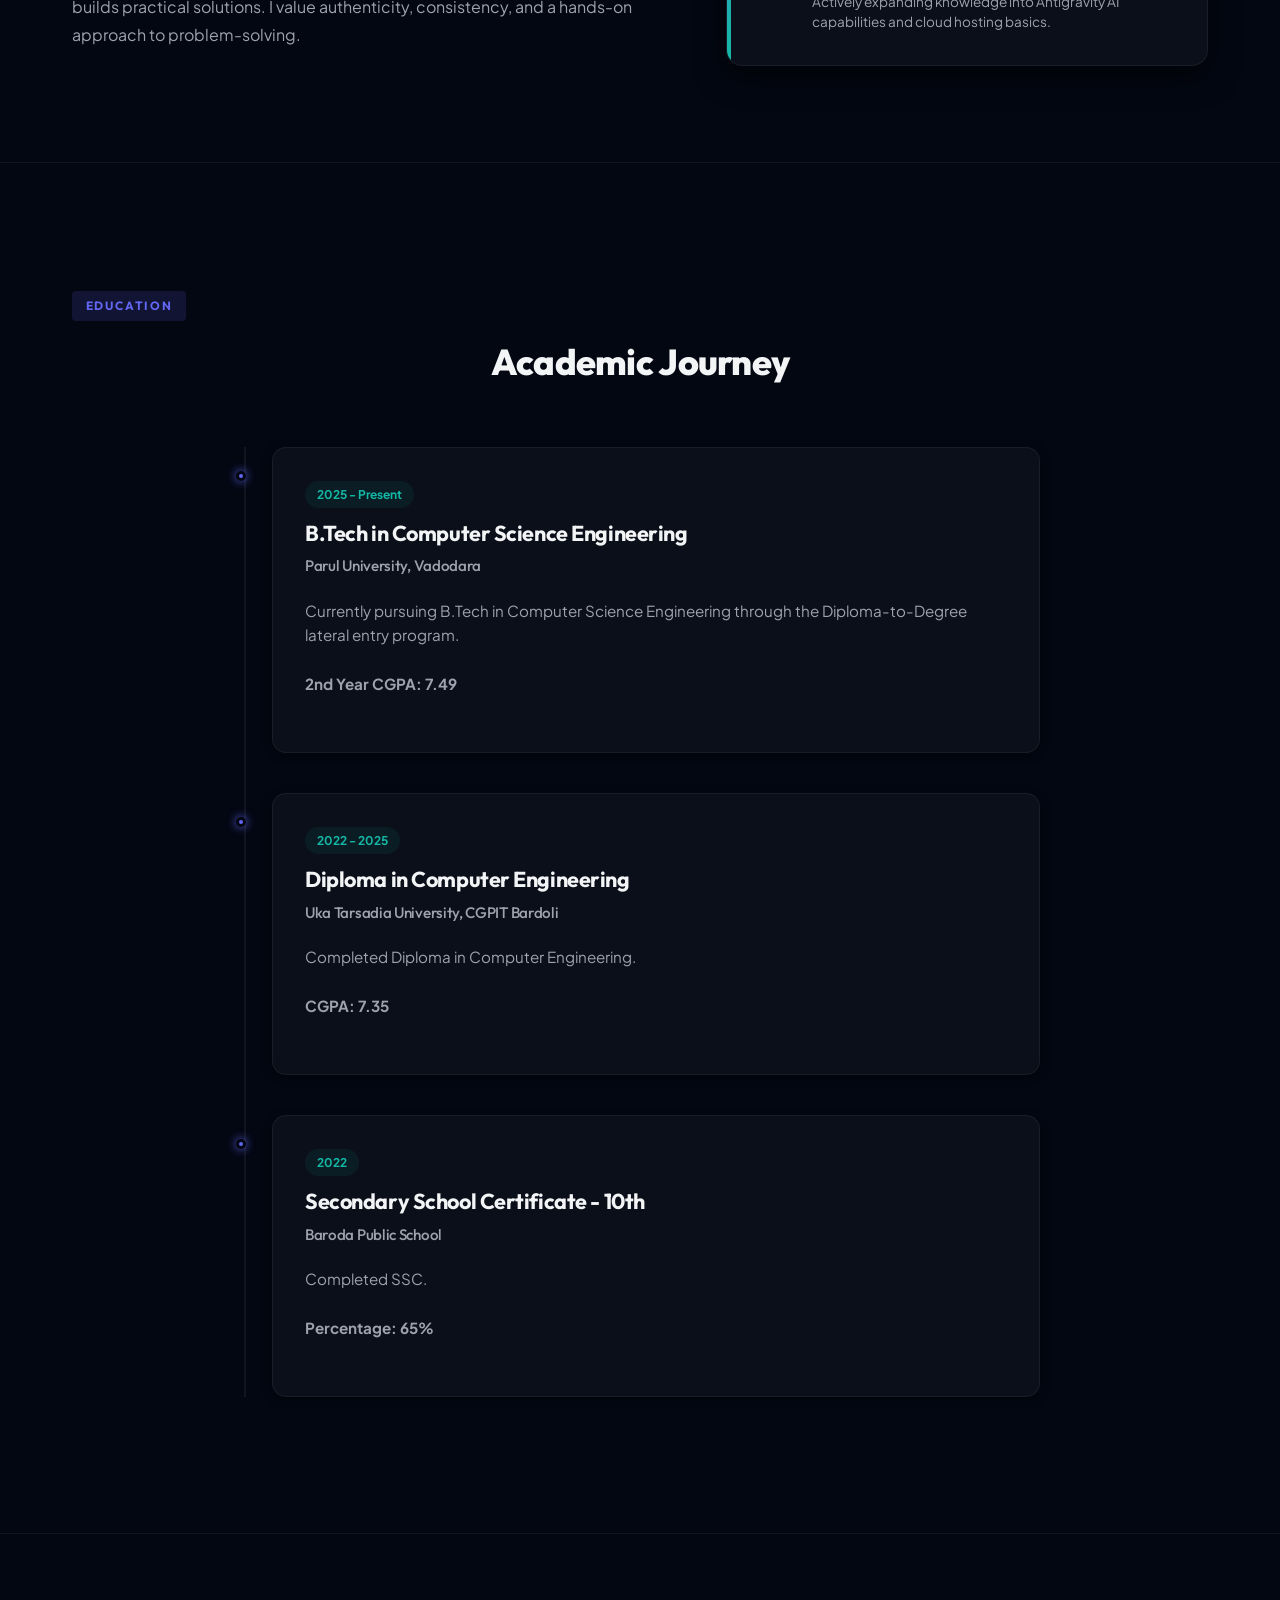
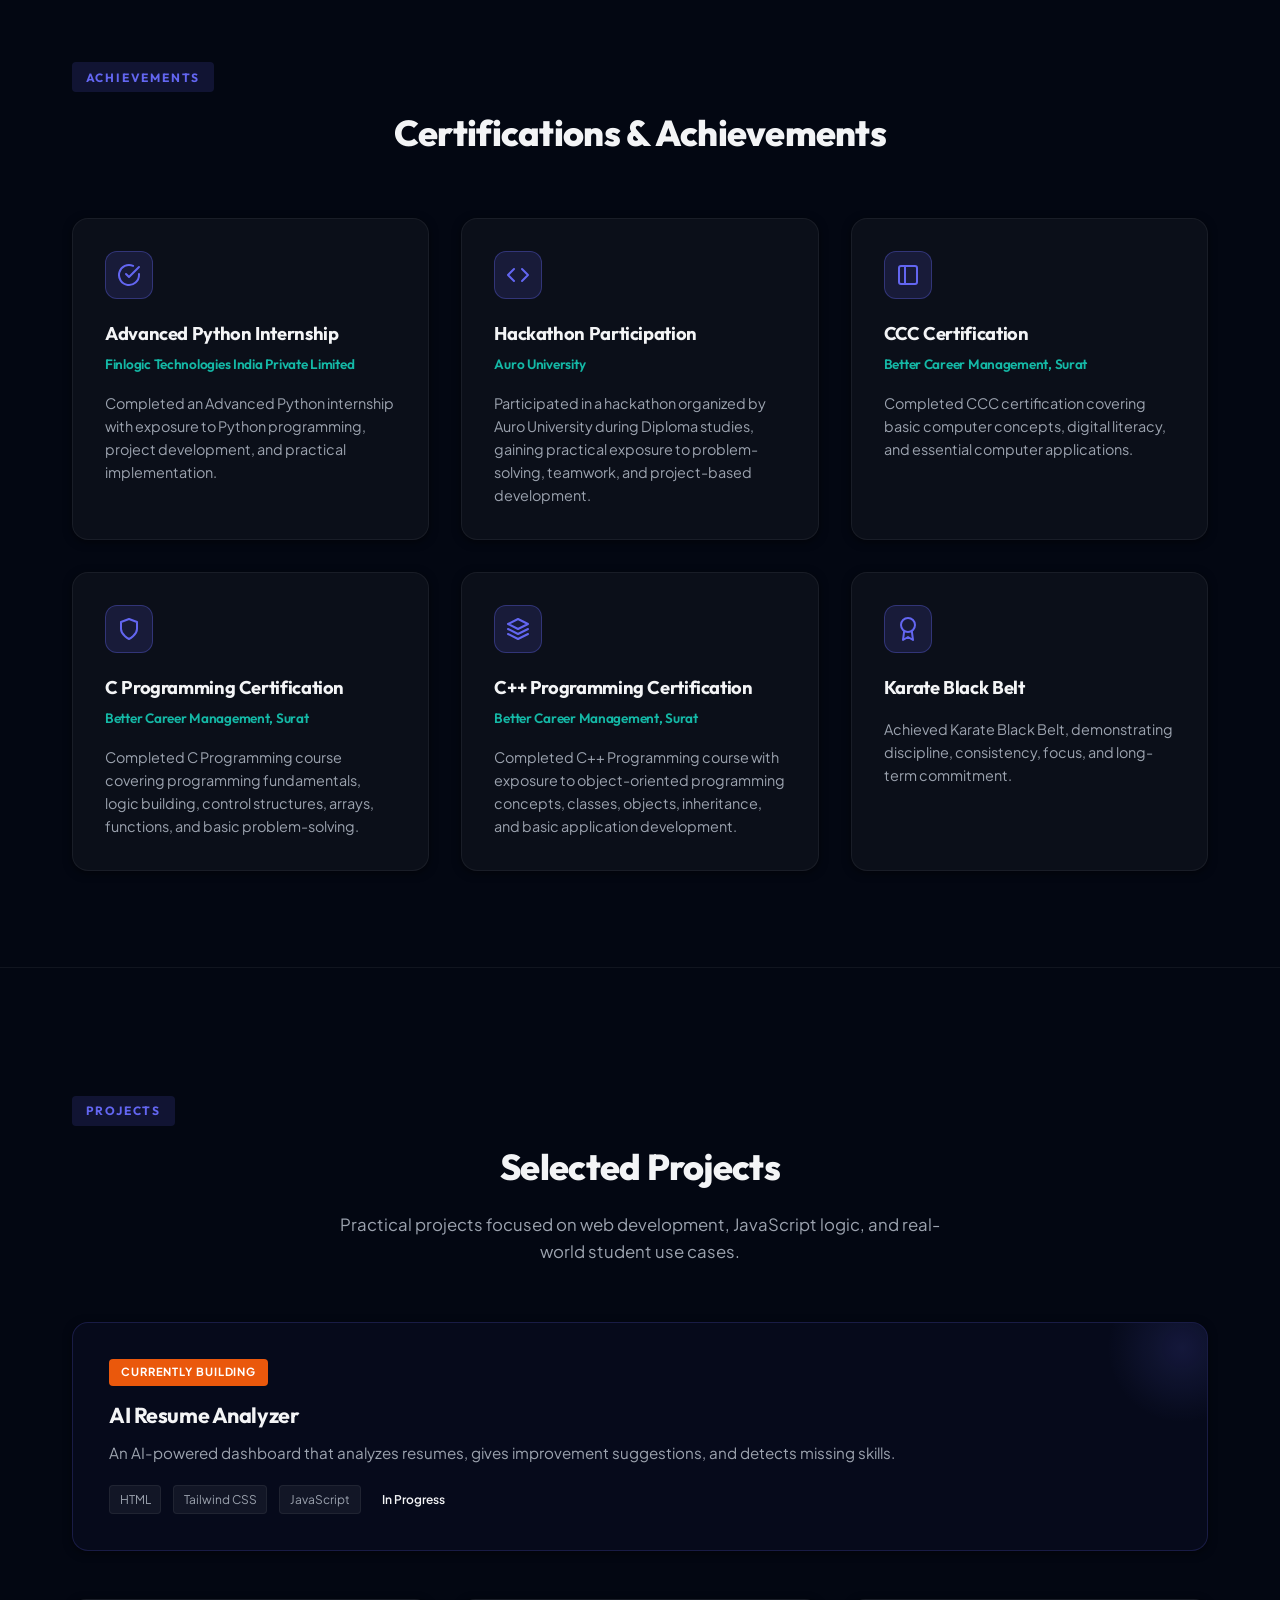
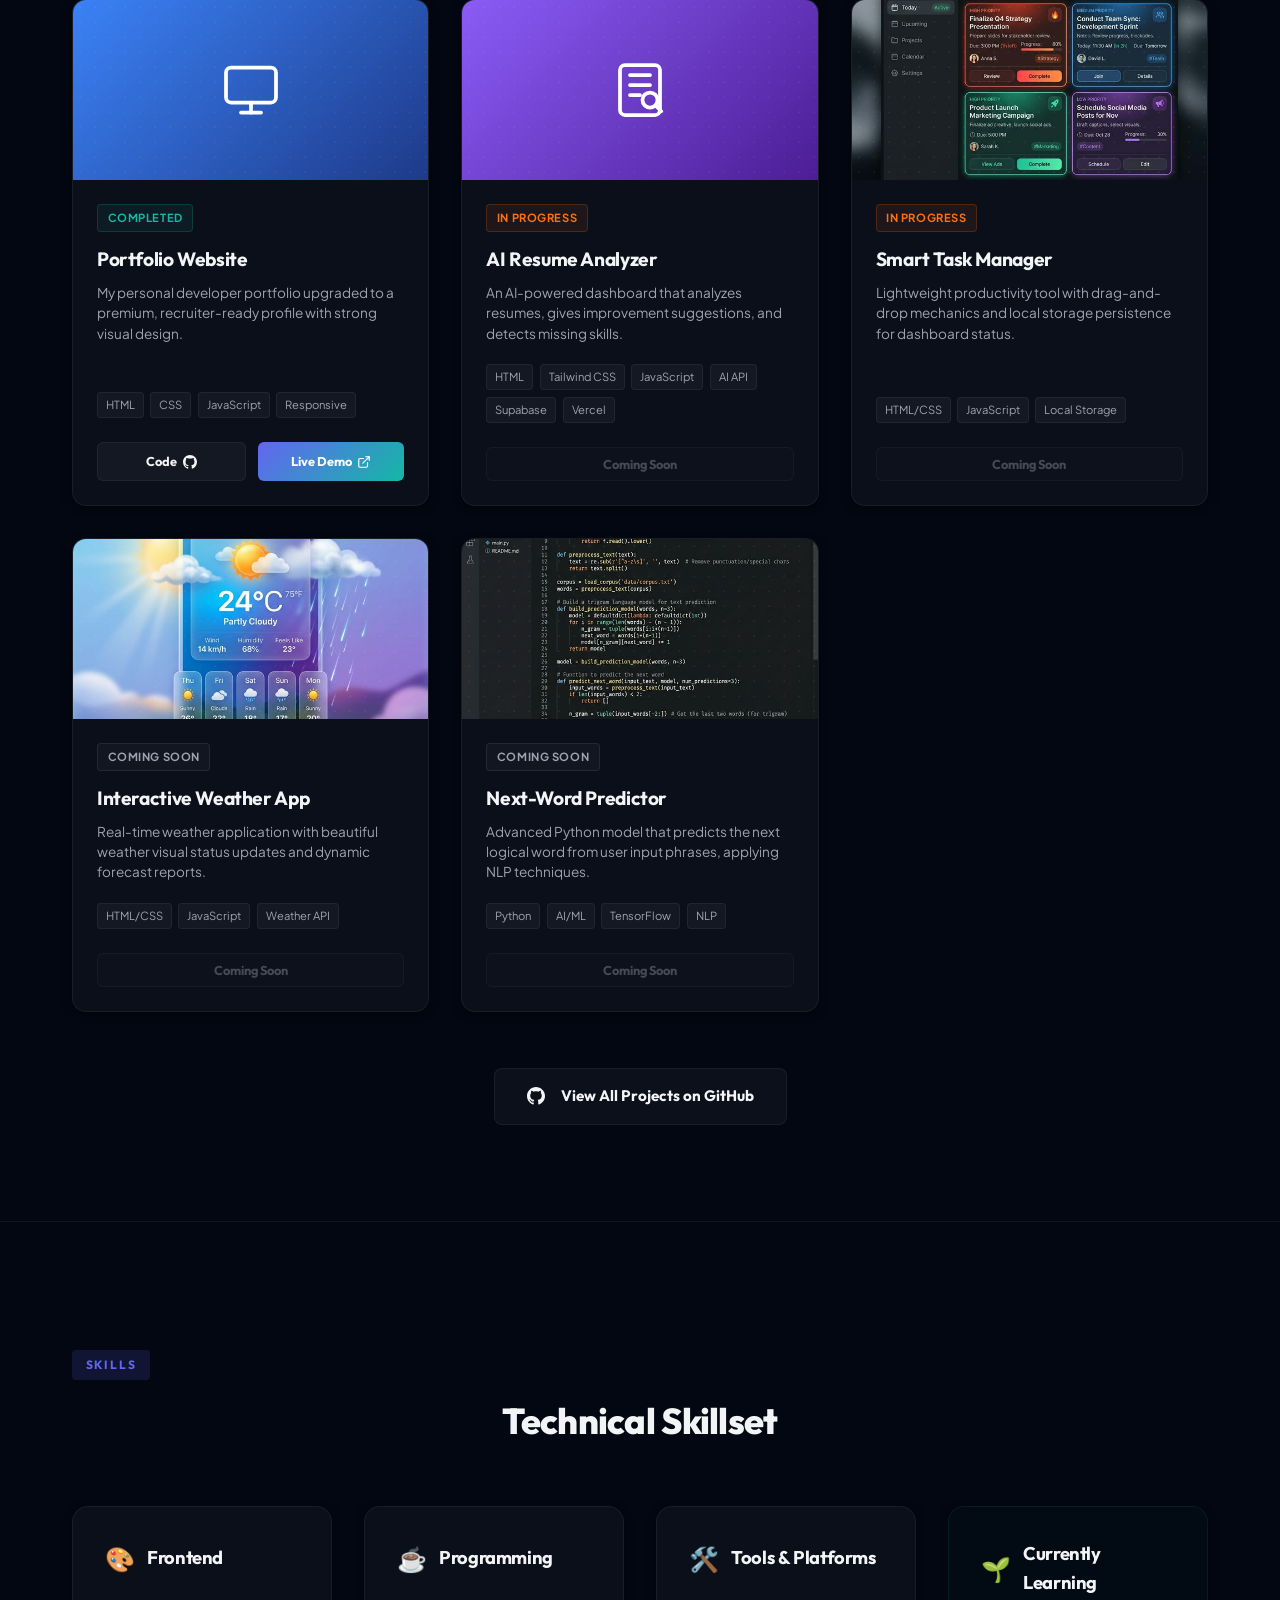
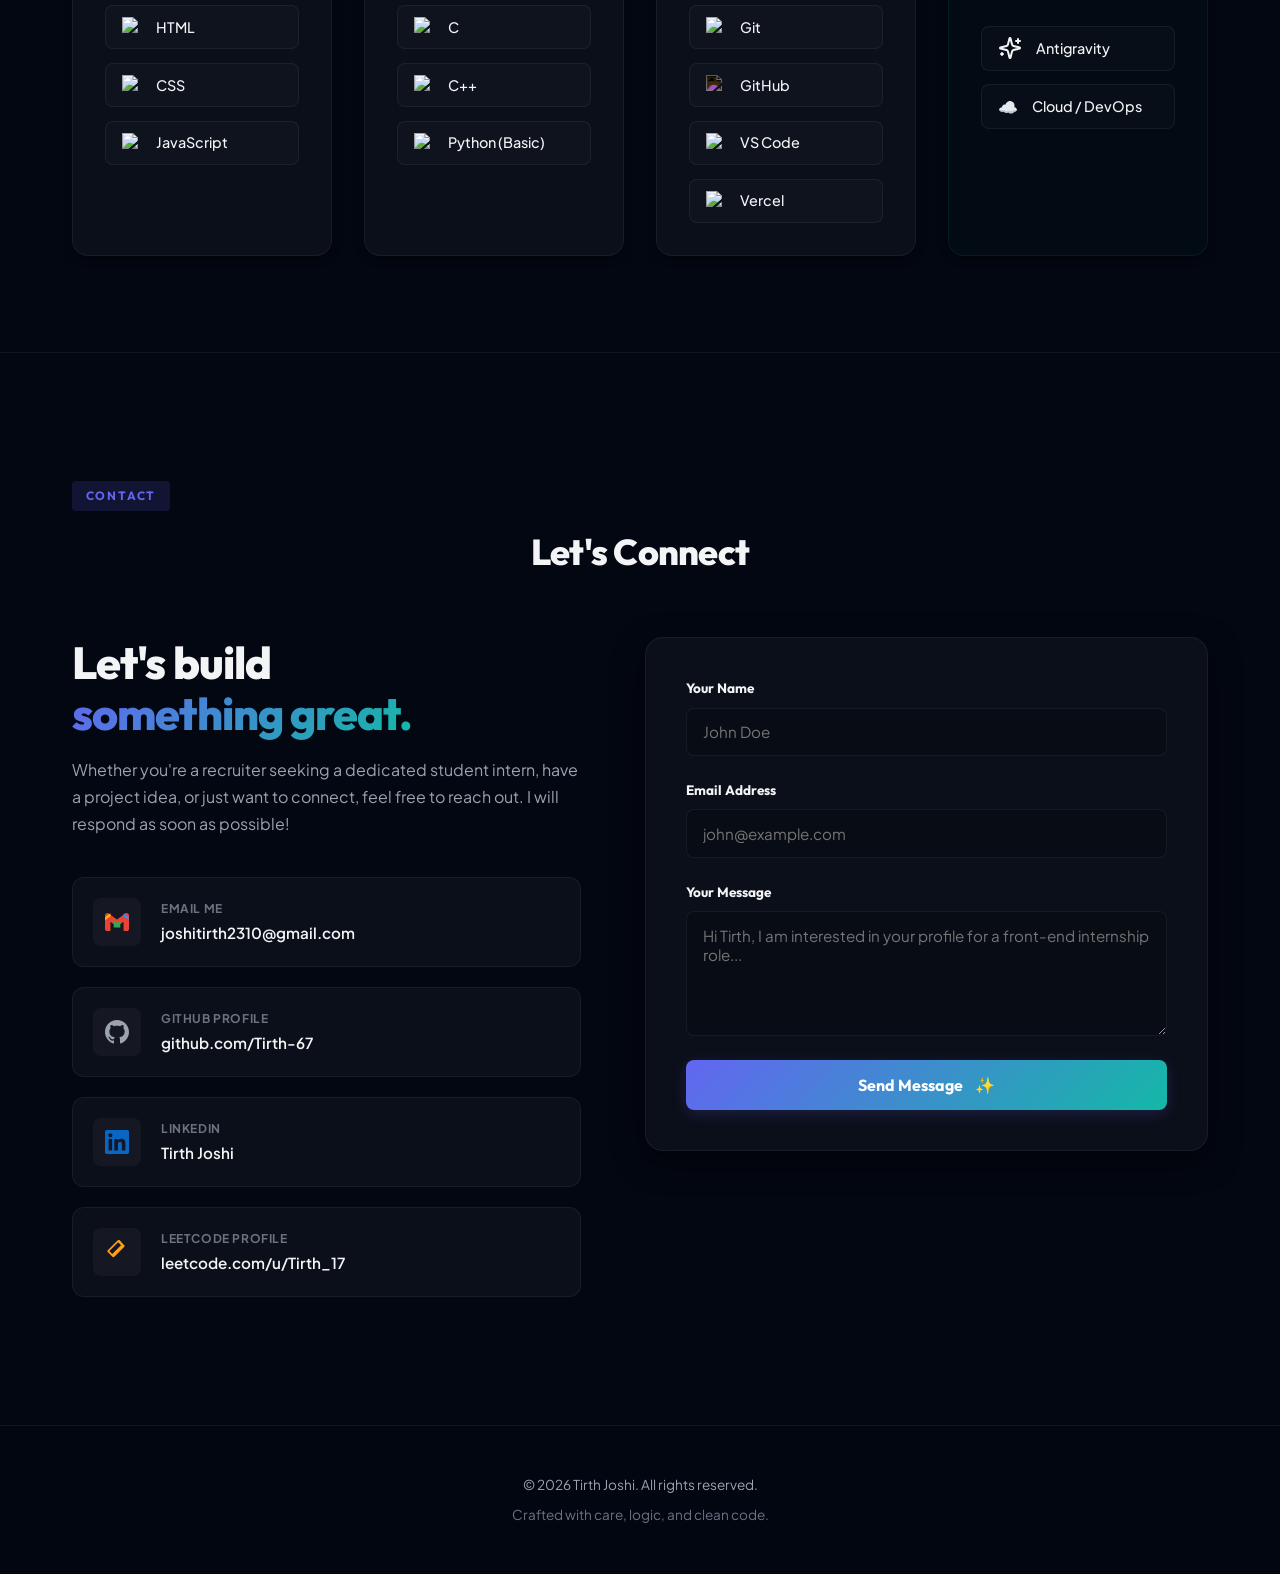
==== commit 0309284b: "Refactor portfolio: remove DSA/Java focus, update skills and about section, fix resume links" ====
--- a/Interactive-Portfolio/index.html
+++ b/Interactive-Portfolio/index.html
@@ -78,16 +78,16 @@
                         <h1 class="hero-title">
                             Hi, I'm <span class="gradient-text">Tirth Joshi</span>
                         </h1>
-                        <p class="hero-role">CSE Student | Frontend Developer | Java & DSA Learner</p>
+                        <p class="hero-role">CSE Student | Frontend Developer | Cloud Learner</p>
                         <p class="hero-subtitle">
-                            I build clean, practical, and user-friendly web projects using HTML, CSS, JavaScript, and Java. Currently improving my GitHub profile through real-world student projects and cloud deployment basics.
+                            I build clean, practical, and user-friendly web projects using HTML, CSS, and JavaScript. Currently focusing on modern web development and learning cloud deployment fundamentals.
                         </p>
                         <div class="hero-buttons">
                             <a href="#projects" class="cta-button primary-btn">View Projects</a>
                             
                             <div class="resume-btn-group">
-                                <a href="tirth-joshi-resume.pdf" target="_blank" rel="noopener noreferrer" class="cta-button secondary-btn">View Resume</a>
-                                <a href="tirth-joshi-resume.pdf" download="Tirth_Joshi_Resume.pdf" class="cta-button download-btn" title="Download Resume">
+                                <a href="./tirth-joshi-resume.pdf" target="_blank" rel="noopener noreferrer" class="cta-button secondary-btn">View Resume</a>
+                                <a href="./tirth-joshi-resume.pdf" download="Tirth_Joshi_Resume.pdf" class="cta-button download-btn" title="Download Resume">
                                     <svg width="20" height="20" viewBox="0 0 24 24" fill="none" stroke="currentColor" stroke-width="2" stroke-linecap="round" stroke-linejoin="round"><path d="M21 15v4a2 2 0 0 1-2 2H5a2 2 0 0 1-2-2v-4"></path><polyline points="7 10 12 15 17 10"></polyline><line x1="12" y1="15" x2="12" y2="3"></line></svg>
                                 </a>
                             </div>
@@ -116,61 +116,27 @@
                                     <span class="control minimize-ctrl"></span>
                                     <span class="control maximize-ctrl"></span>
                                 </div>
-                                <div class="tab-title">Developer.java</div>
+                                <div class="tab-title">developer.js</div>
                             </div>
                             <div class="code-card-body">
-                                <pre><code><span class="code-keyword">public class</span> <span class="code-class">Developer</span> {
-    <span class="code-keyword">public static void</span> <span class="code-method">main</span>(String[] args) {
-        String name = <span class="code-string">"Tirth Joshi"</span>;
-        String[] skills = {
-            <span class="code-string">"Web Development"</span>,
-            <span class="code-string">"Java Programming"</span>,
-            <span class="code-string">"DSA & Algorithms"</span>
-        };
-        
-        <span class="code-keyword">boolean</span> readyToGrow = <span class="code-keyword">true</span>;
-        <span class="code-keyword">if</span> (readyToGrow) {
-            System.out.println(<span class="code-string">"Ready to build!"</span>);
-        }
+                                <pre><code><span class="code-keyword">const</span> <span class="code-class">developer</span> = {
+    <span class="code-keyword">name:</span> <span class="code-string">"Tirth Joshi"</span>,
+    <span class="code-keyword">skills:</span> [
+        <span class="code-string">"Frontend Development"</span>,
+        <span class="code-string">"Responsive Design"</span>,
+        <span class="code-string">"Cloud Computing (Learning)"</span>
+    ],
+    <span class="code-method">build:</span> () => {
+        console.<span class="code-method">log</span>(<span class="code-string">"Ready to build!"</span>);
     }
-}</code></pre>
+};
+
+developer.<span class="code-method">build</span>();</code></pre>
                             </div>
                             <div class="code-card-footer">
-                                <span class="terminal-status">✓ Compilation Successful</span>
-                                <span class="terminal-lang">Java 17</span>
-                            </div>
-                        </div>
-                    </div>
-                </div>
-                
-                <!-- Stat Cards -->
-                <div class="stat-cards-grid">
-                    <div class="stat-card">
-                        <div class="stat-icon">🎓</div>
-                        <div class="stat-info">
-                            <h3>B.Tech CSE</h3>
-                            <p>Parul University Student</p>
-                        </div>
-                    </div>
-                    <div class="stat-card">
-                        <div class="stat-icon">💻</div>
-                        <div class="stat-info">
-                            <h3>Frontend Projects</h3>
-                            <p>HTML, CSS, JavaScript</p>
-                        </div>
-                    </div>
-                    <div class="stat-card">
-                        <div class="stat-icon">☕</div>
-                        <div class="stat-info">
-                            <h3>Java & DSA</h3>
-                            <p>Problem Solving Learner</p>
-                        </div>
-                    </div>
-                    <div class="stat-card">
-                        <div class="stat-icon">☁️</div>
-                        <div class="stat-info">
-                            <h3>Cloud Basics</h3>
-                            <p>Git, GitHub, Vercel</p>
+                                <span class="terminal-status" id="terminalStatus">✓ Build Successful</span>
+                                <span class="terminal-lang">Node.js</span>
+                            </div>
                         </div>
                     </div>
                 </div>
@@ -185,16 +151,16 @@
                 <div class="about-grid">
                     <div class="about-desc">
                         <p class="lead-text">
-                            I am a B.Tech Computer Science Engineering student at Parul University with a strong academic foundation built through a Diploma in Computer Engineering from Uka Tarsadia University, where I graduated with Distinction. My academic journey reflects my commitment to excellence, continuous learning, and building practical technical skills.
+                            I am a B.Tech Computer Science Engineering student at Parul University, continually building my skills and eager to apply them to real-world problems.
                         </p>
                         <p>
-                            I am passionate about Frontend Web Development and enjoy creating modern, responsive, and user-centric web applications using HTML, CSS, and JavaScript. I believe that great software is not just about functionality but also about delivering clean design, intuitive user experiences, and maintainable code. Every project I undertake is an opportunity to improve my technical expertise while adhering to industry best practices.
+                            I am passionate about Frontend Development and enjoy creating responsive, user-friendly web applications. I believe that great software is about combining functional, clean code with an intuitive user experience. I love learning modern technologies through hands-on projects rather than just theory.
                         </p>
                         <p>
-                            Beyond web development, I continuously expand my knowledge in Java, Data Structures &amp; Algorithms, and cloud technologies to strengthen my problem-solving abilities and prepare myself for real-world software engineering challenges. I enjoy exploring emerging technologies and believe that staying curious and adaptable is essential in the ever-evolving world of technology.
+                            I am currently expanding my knowledge by learning Cloud Computing fundamentals, specifically AWS. I am focused on understanding how to deploy, scale, and manage modern web applications in the cloud, complementing my frontend expertise.
                         </p>
                         <p>
-                            My goal is to grow into a versatile Software Engineer who contributes to impactful products through innovation, collaboration, and a commitment to quality. I value integrity, consistency, and lifelong learning, and I approach every challenge with a positive attitude and a desire to deliver meaningful solutions. As I continue my journey, I remain dedicated to developing technologies that create value and make a positive impact.
+                            My goal is to continuously improve my skills and grow as a developer who builds practical solutions. I value authenticity, consistency, and a hands-on approach to problem-solving.
                         </p>
                     </div>
                     
@@ -603,16 +569,16 @@
                         </div>
                         <div class="skills-list">
                             <div class="skill-badge-item">
-                                <img src="https://cdn.jsdelivr.net/gh/devicons/devicon/icons/java/java-original.svg" alt="Java">
-                                <span>Java</span>
+                                <img src="https://cdn.jsdelivr.net/gh/devicons/devicon/icons/c/c-original.svg" alt="C">
+                                <span>C</span>
+                            </div>
+                            <div class="skill-badge-item">
+                                <img src="https://cdn.jsdelivr.net/gh/devicons/devicon/icons/cplusplus/cplusplus-original.svg" alt="C++">
+                                <span>C++</span>
                             </div>
                             <div class="skill-badge-item">
                                 <img src="https://cdn.jsdelivr.net/gh/devicons/devicon/icons/python/python-original.svg" alt="Python">
-                                <span>Python</span>
-                            </div>
-                            <div class="skill-badge-item">
-                                <div class="custom-dsa-icon">⛓️</div>
-                                <span>DSA</span>
+                                <span>Python (Basic)</span>
                             </div>
                         </div>
                     </div>
--- a/Interactive-Portfolio/style.css
+++ b/Interactive-Portfolio/style.css
@@ -125,8 +125,8 @@
 
 /* Custom Interactive Cursor */
 .custom-cursor {
-    width: 8px;
-    height: 8px;
+    width: 10px;
+    height: 10px;
     background: var(--accent-teal);
     border-radius: 50%;
     position: fixed;
@@ -134,25 +134,19 @@
     z-index: 9999;
     transform: translate(-50%, -50%);
     transition: width 0.2s, height 0.2s, background-color 0.2s;
-    display: none;
 }
 
 .cursor-glow {
-    width: 250px;
-    height: 250px;
-    background: radial-gradient(circle, var(--accent-glow) 0%, transparent 65%);
+    width: 40px;
+    height: 40px;
+    border: 1.5px solid var(--accent-color);
+    background: transparent;
+    border-radius: 50%;
     position: fixed;
     pointer-events: none;
     z-index: 9998;
     transform: translate(-50%, -50%);
-    display: none;
-}
-
-@media (pointer: fine) {
-    .custom-cursor,
-    .cursor-glow {
-        display: block;
-    }
+    transition: top 0.1s ease-out, left 0.1s ease-out, width 0.2s, height 0.2s, border-color 0.2s;
 }
 
 /* ----------------------------------------------------
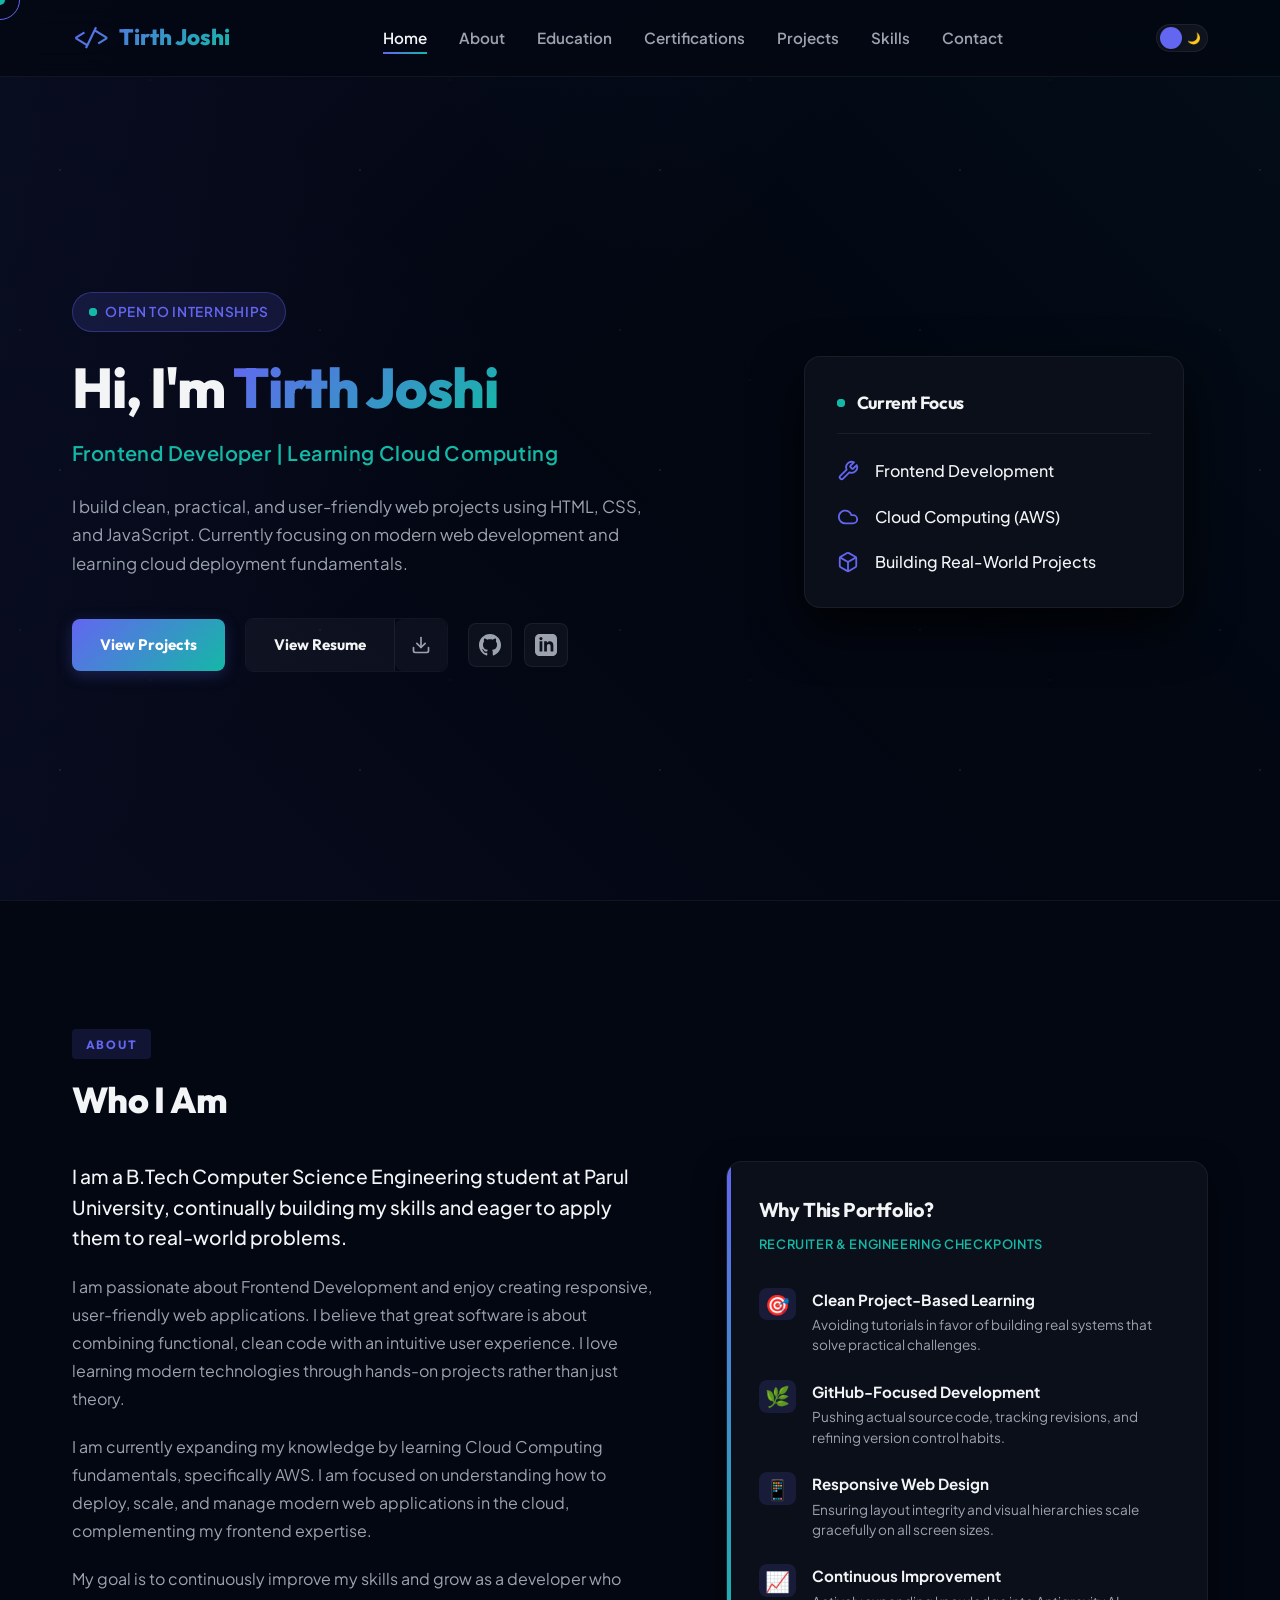
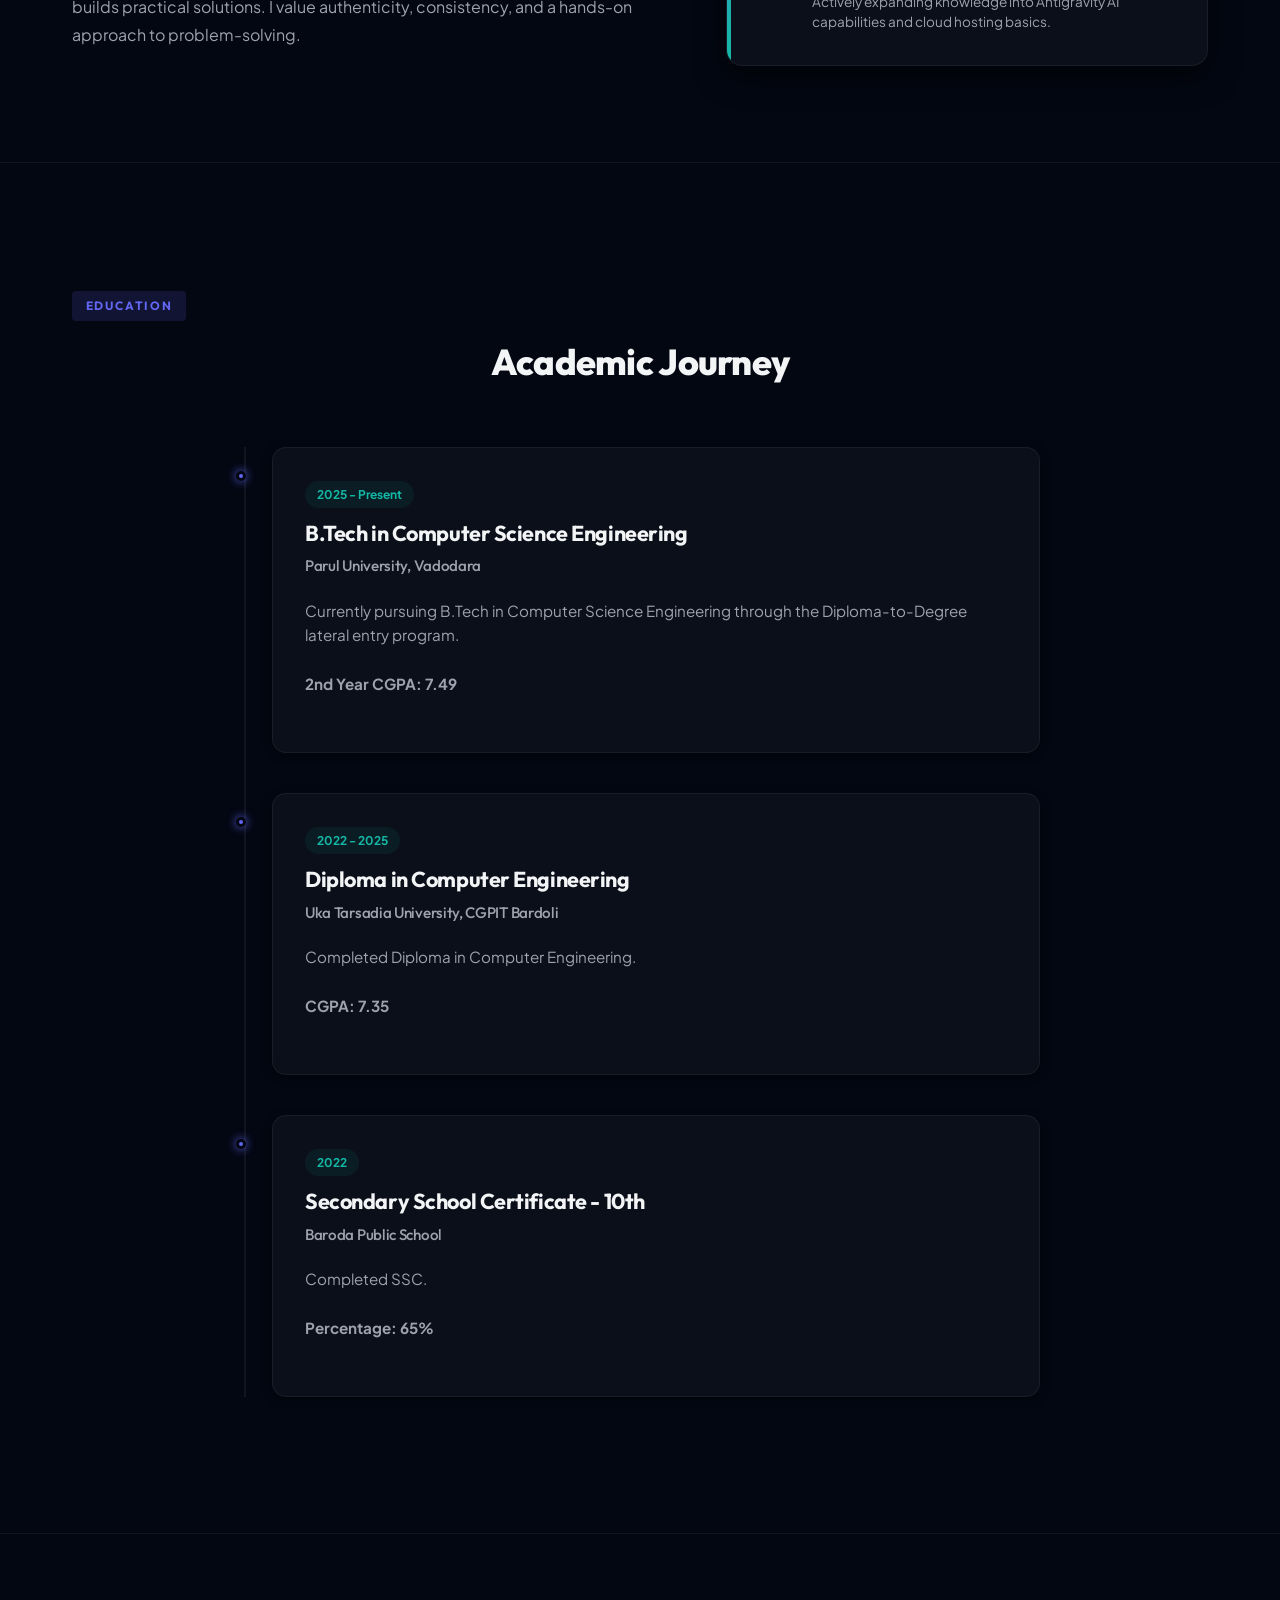
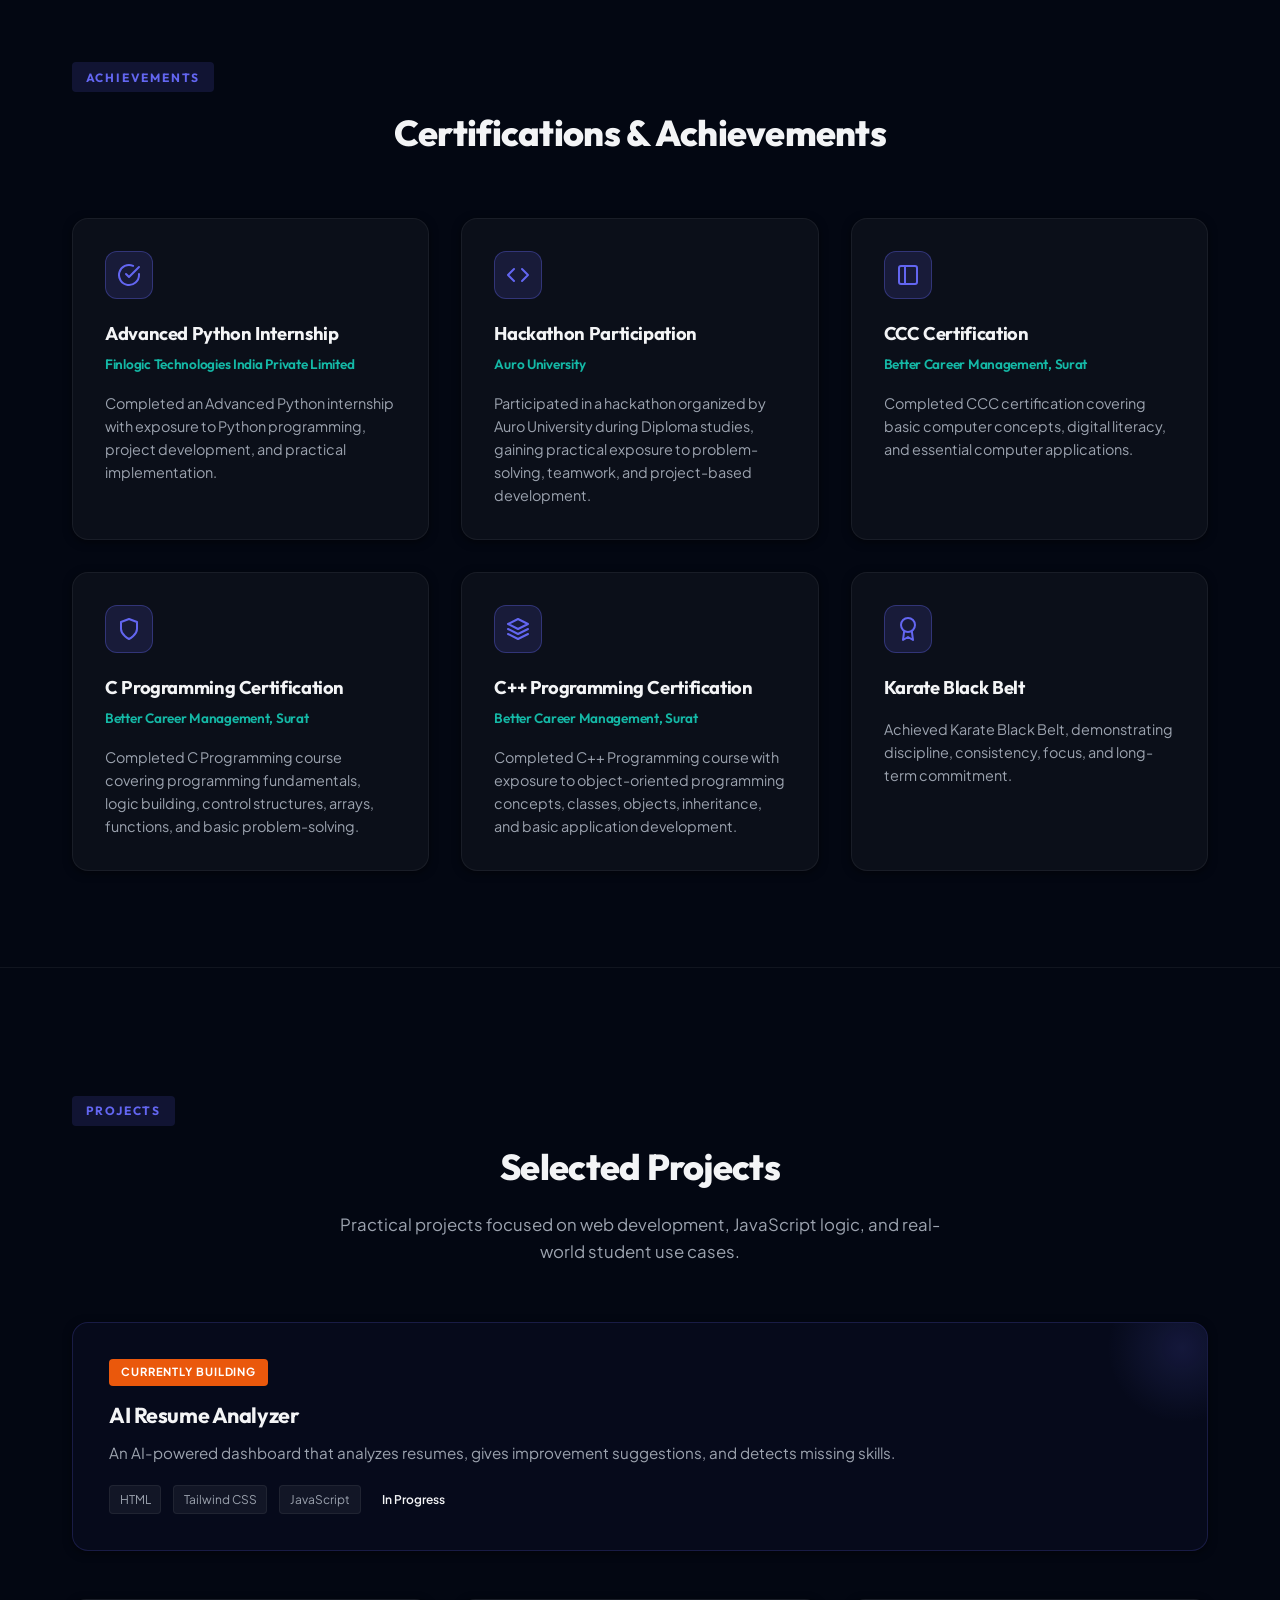
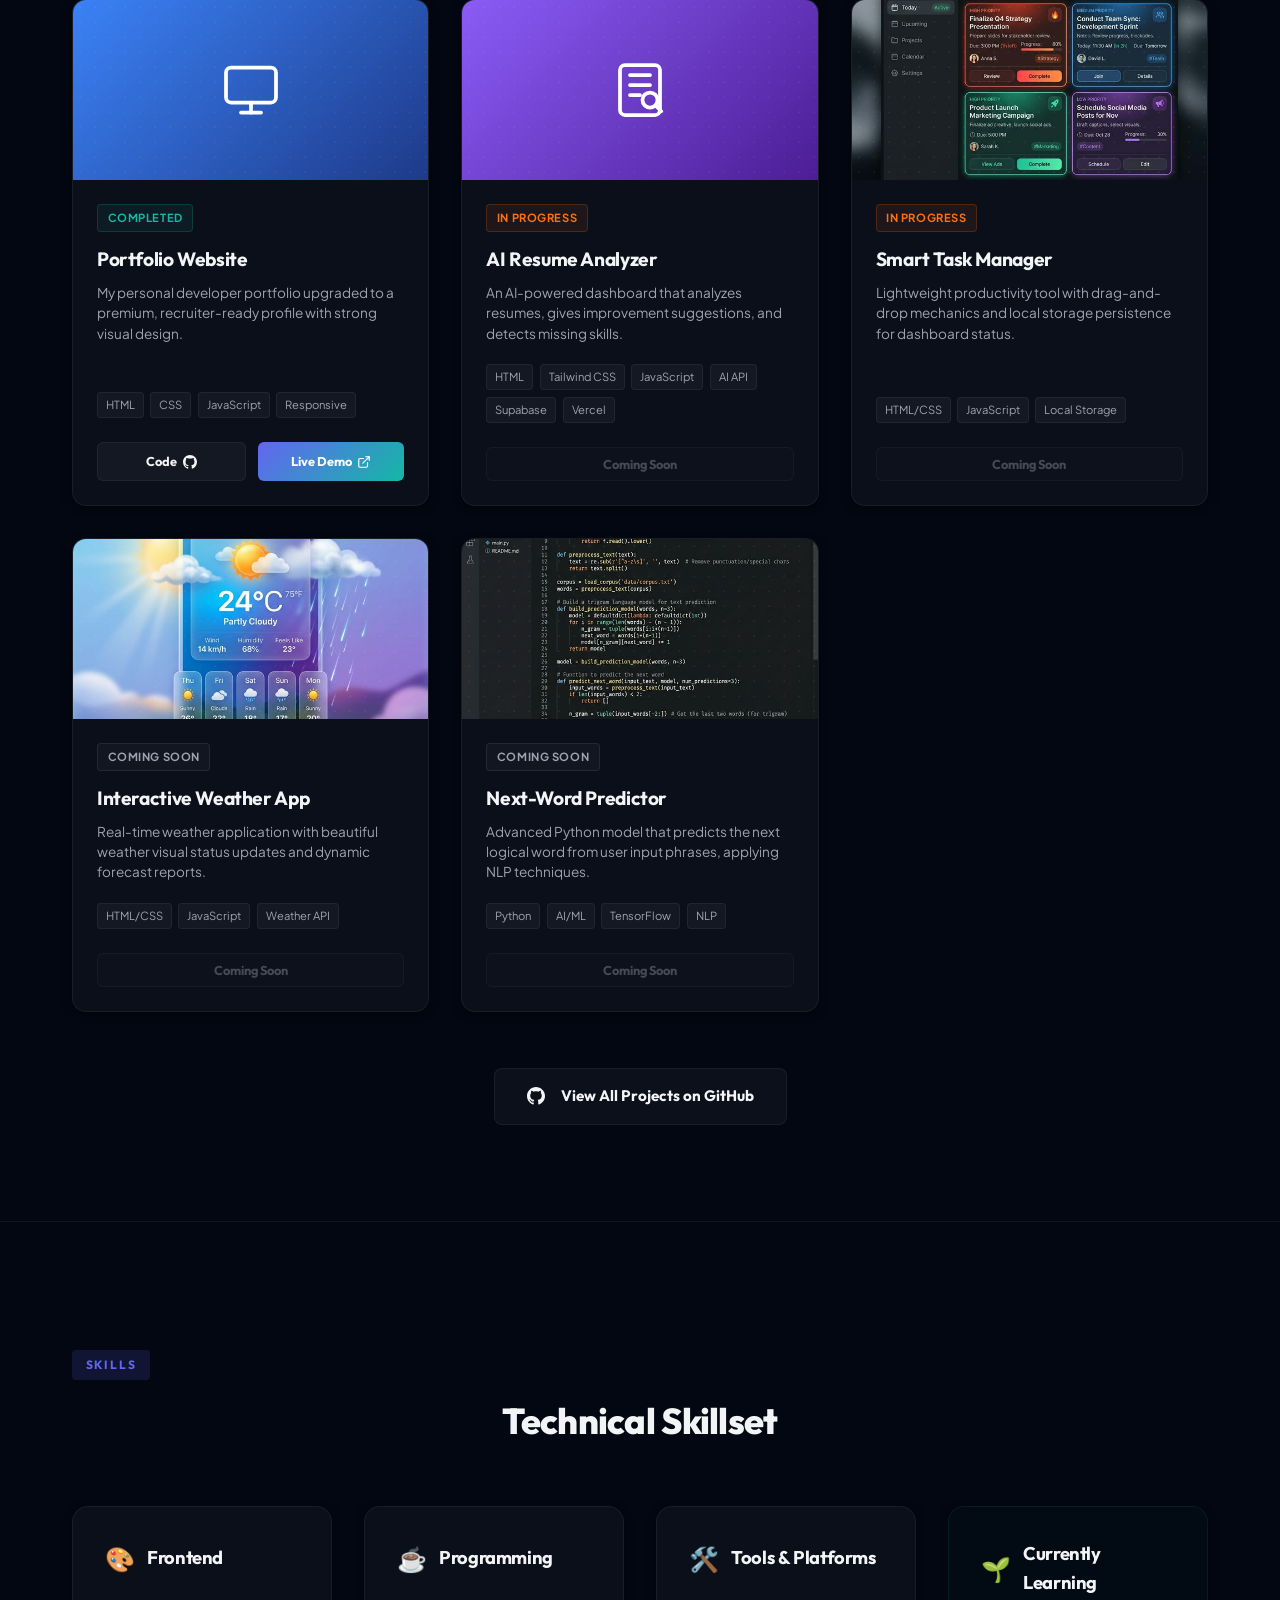
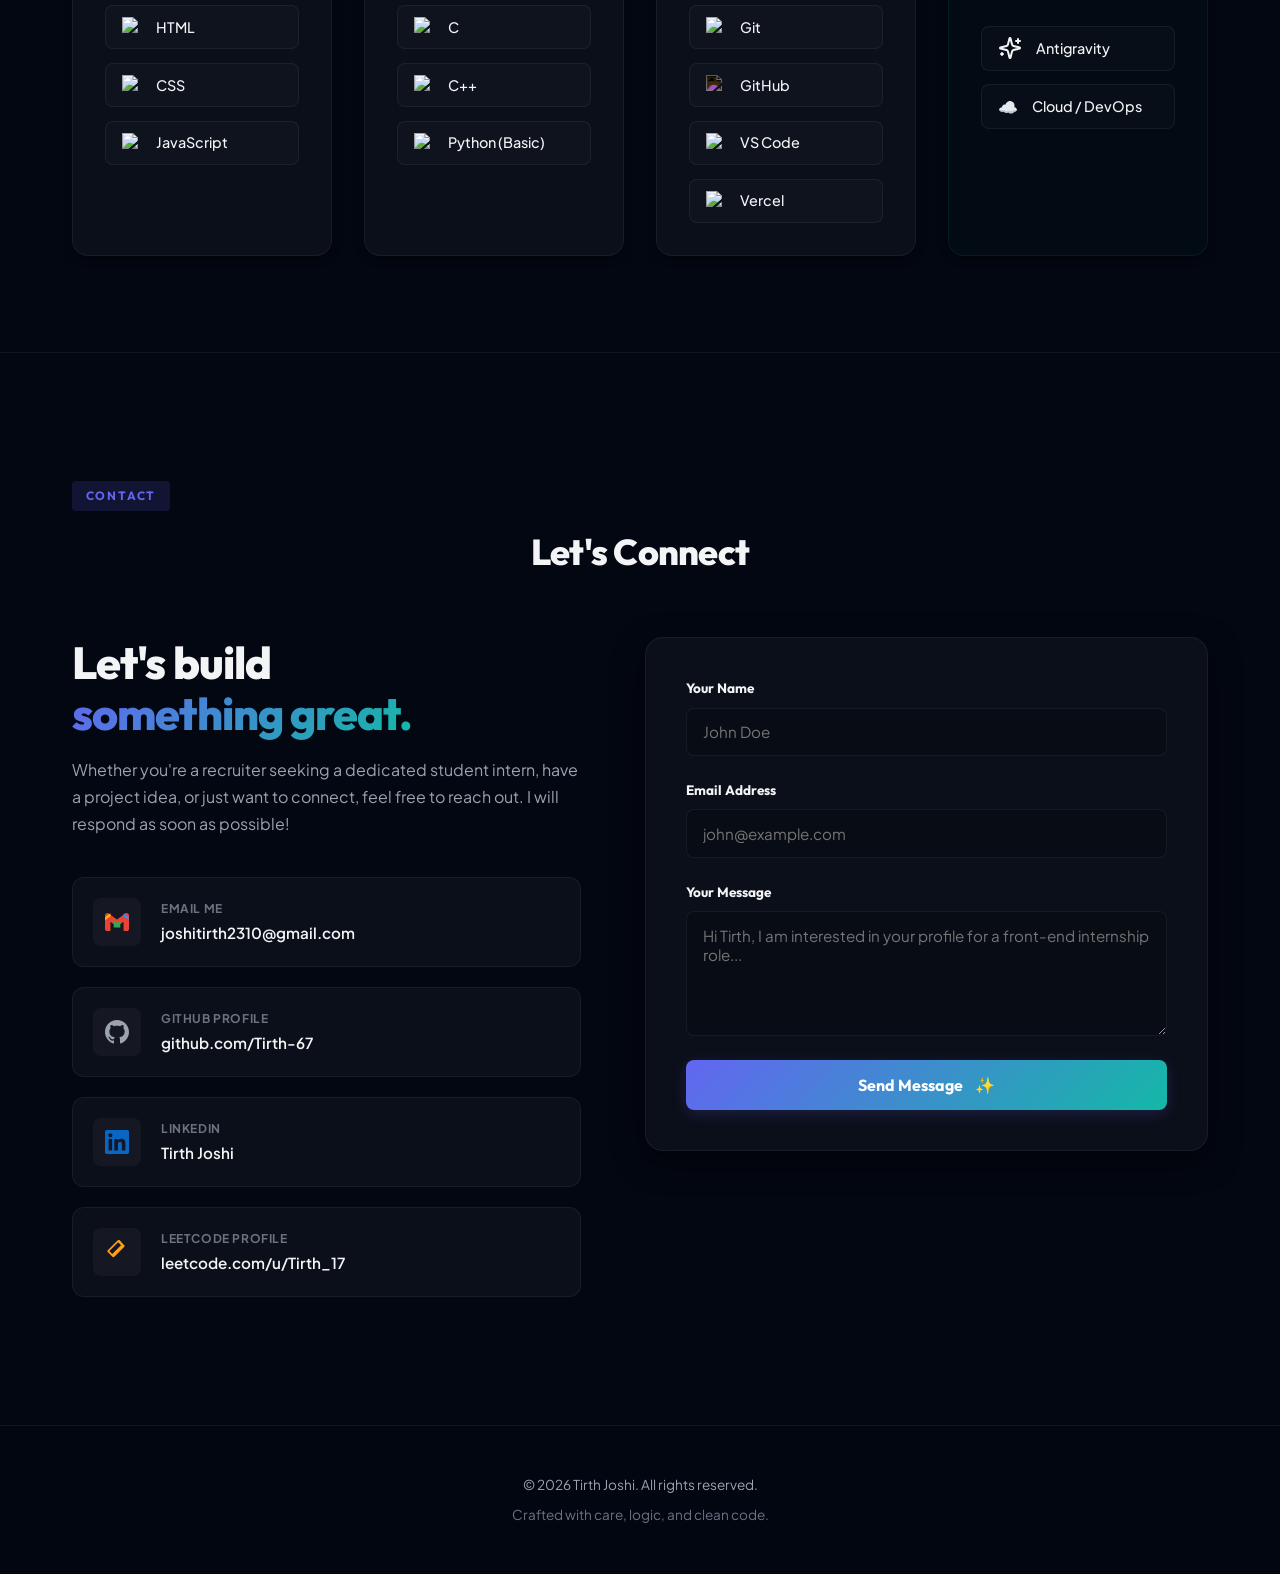
==== commit fc95554d: "Refactor Hero section: replace code card with 'Current Focus' card, update role text" ====
--- a/Interactive-Portfolio/index.html
+++ b/Interactive-Portfolio/index.html
@@ -78,7 +78,7 @@
                         <h1 class="hero-title">
                             Hi, I'm <span class="gradient-text">Tirth Joshi</span>
                         </h1>
-                        <p class="hero-role">CSE Student | Frontend Developer | Cloud Learner</p>
+                        <p class="hero-role">Frontend Developer | Learning Cloud Computing</p>
                         <p class="hero-subtitle">
                             I build clean, practical, and user-friendly web projects using HTML, CSS, and JavaScript. Currently focusing on modern web development and learning cloud deployment fundamentals.
                         </p>
@@ -108,34 +108,25 @@
                     </div>
                     
                     <div class="hero-visual animate-on-load">
-                        <!-- Glassmorphic Code IDE Preview Card -->
-                        <div class="code-card">
-                            <div class="code-card-header">
-                                <div class="window-controls">
-                                    <span class="control close-ctrl"></span>
-                                    <span class="control minimize-ctrl"></span>
-                                    <span class="control maximize-ctrl"></span>
-                                </div>
-                                <div class="tab-title">developer.js</div>
-                            </div>
-                            <div class="code-card-body">
-                                <pre><code><span class="code-keyword">const</span> <span class="code-class">developer</span> = {
-    <span class="code-keyword">name:</span> <span class="code-string">"Tirth Joshi"</span>,
-    <span class="code-keyword">skills:</span> [
-        <span class="code-string">"Frontend Development"</span>,
-        <span class="code-string">"Responsive Design"</span>,
-        <span class="code-string">"Cloud Computing (Learning)"</span>
-    ],
-    <span class="code-method">build:</span> () => {
-        console.<span class="code-method">log</span>(<span class="code-string">"Ready to build!"</span>);
-    }
-};
-
-developer.<span class="code-method">build</span>();</code></pre>
-                            </div>
-                            <div class="code-card-footer">
-                                <span class="terminal-status" id="terminalStatus">✓ Build Successful</span>
-                                <span class="terminal-lang">Node.js</span>
+                        <!-- Current Focus Minimal Card -->
+                        <div class="skills-card" style="margin: 0 auto; max-width: 380px; padding: 2rem; background: var(--card-bg); border: 1px solid var(--card-border); border-radius: 16px; box-shadow: var(--shadow-lg);">
+                            <div class="skills-card-header" style="margin-bottom: 1.5rem; border-bottom: 1px solid var(--card-border); padding-bottom: 1rem; display: flex; align-items: center; gap: 0.75rem;">
+                                <span class="pulse-dot"></span>
+                                <h3 style="margin: 0; font-size: 1.1rem; color: var(--text-color);">Current Focus</h3>
+                            </div>
+                            <div style="display: flex; flex-direction: column; gap: 1.25rem;">
+                                <div style="display: flex; align-items: center; gap: 1rem; color: var(--text-color); font-weight: 500;">
+                                    <svg width="22" height="22" viewBox="0 0 24 24" fill="none" stroke="var(--accent-color)" stroke-width="2" stroke-linecap="round" stroke-linejoin="round"><path d="M14.7 6.3a1 1 0 0 0 0 1.4l1.6 1.6a1 1 0 0 0 1.4 0l3.77-3.77a6 6 0 0 1-7.94 7.94l-6.91 6.91a2.12 2.12 0 0 1-3-3l6.91-6.91a6 6 0 0 1 7.94-7.94l-3.76 3.76z"></path></svg>
+                                    <span>Frontend Development</span>
+                                </div>
+                                <div style="display: flex; align-items: center; gap: 1rem; color: var(--text-color); font-weight: 500;">
+                                    <svg width="22" height="22" viewBox="0 0 24 24" fill="none" stroke="var(--accent-color)" stroke-width="2" stroke-linecap="round" stroke-linejoin="round"><path d="M17.5 19H9a7 7 0 1 1 6.71-9h1.79a4.5 4.5 0 1 1 0 9Z"/></svg>
+                                    <span>Cloud Computing (AWS)</span>
+                                </div>
+                                <div style="display: flex; align-items: center; gap: 1rem; color: var(--text-color); font-weight: 500;">
+                                    <svg width="22" height="22" viewBox="0 0 24 24" fill="none" stroke="var(--accent-color)" stroke-width="2" stroke-linecap="round" stroke-linejoin="round"><path d="M21 16V8a2 2 0 0 0-1-1.73l-7-4a2 2 0 0 0-2 0l-7 4A2 2 0 0 0 3 8v8a2 2 0 0 0 1 1.73l7 4a2 2 0 0 0 2 0l7-4A2 2 0 0 0 21 16z"></path><polyline points="3.27 6.96 12 12.01 20.73 6.96"></polyline><line x1="12" y1="22.08" x2="12" y2="12"></line></svg>
+                                    <span>Building Real-World Projects</span>
+                                </div>
                             </div>
                         </div>
                     </div>
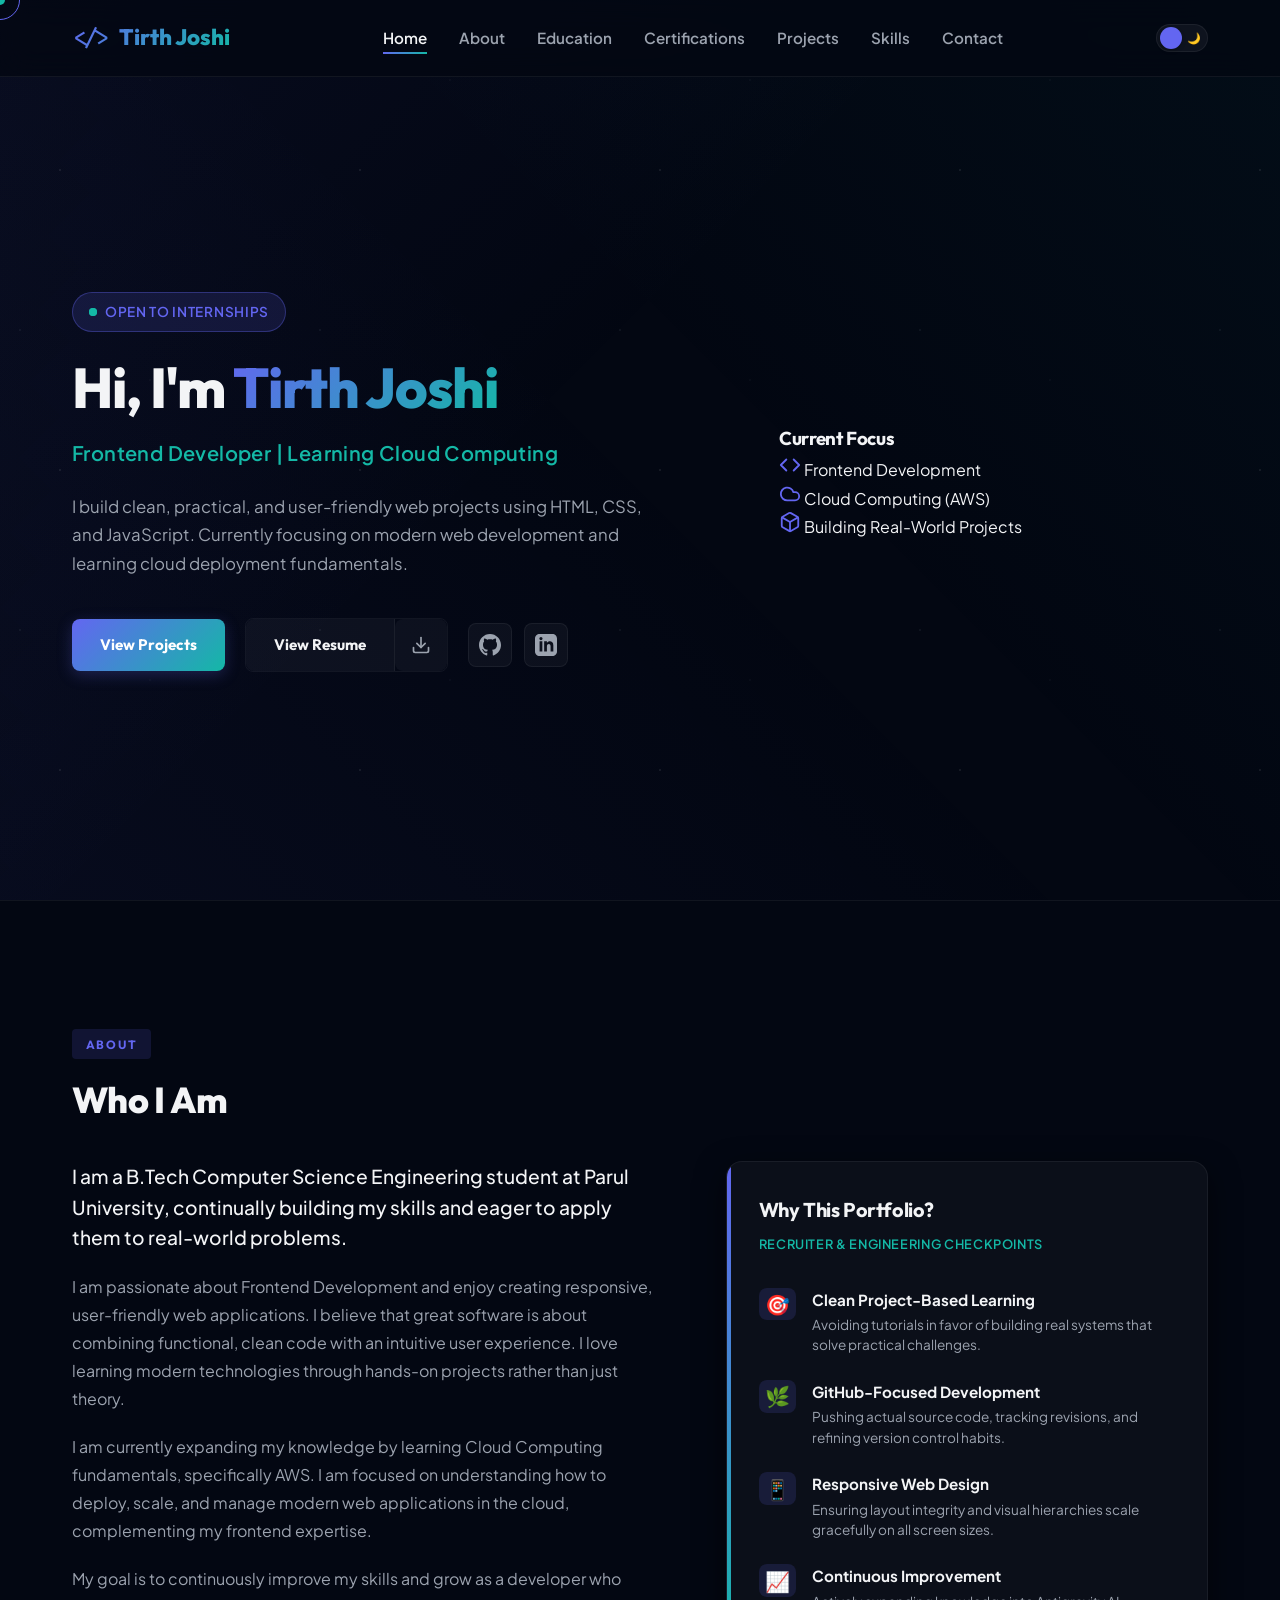
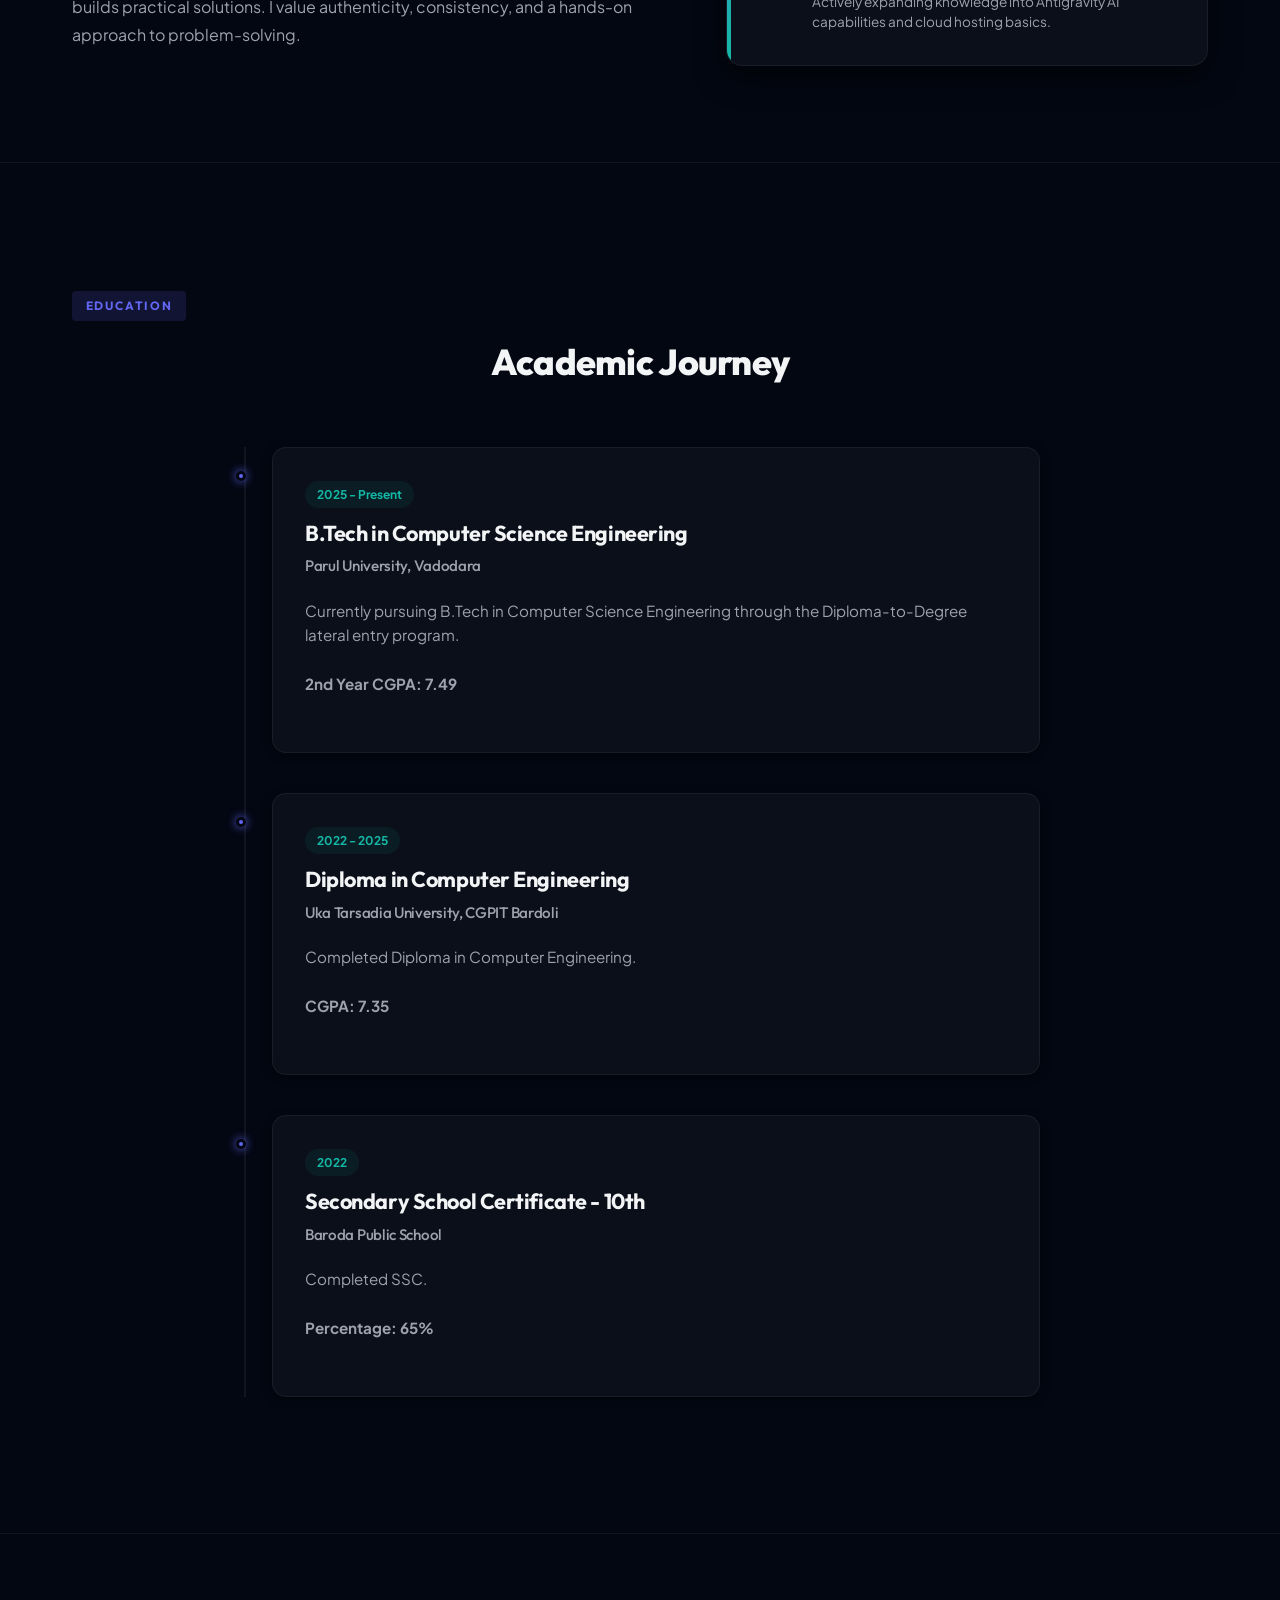
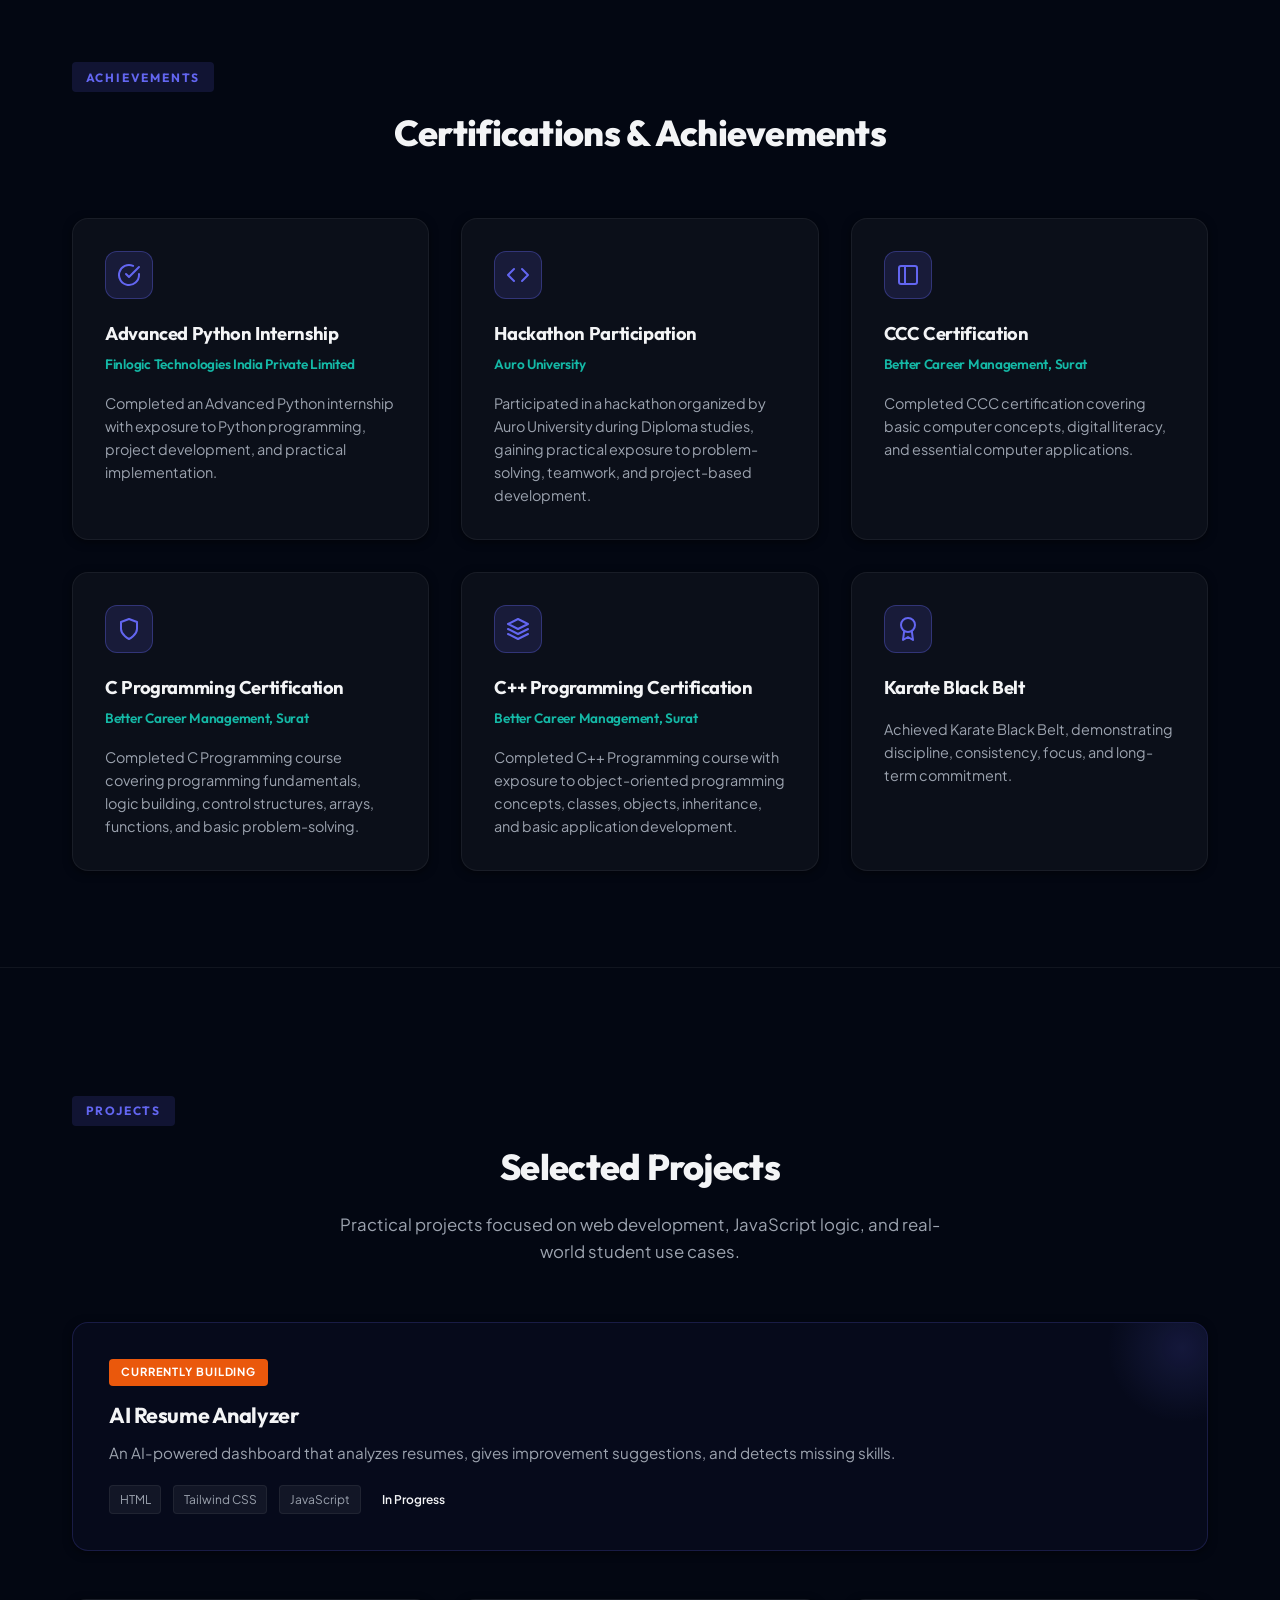
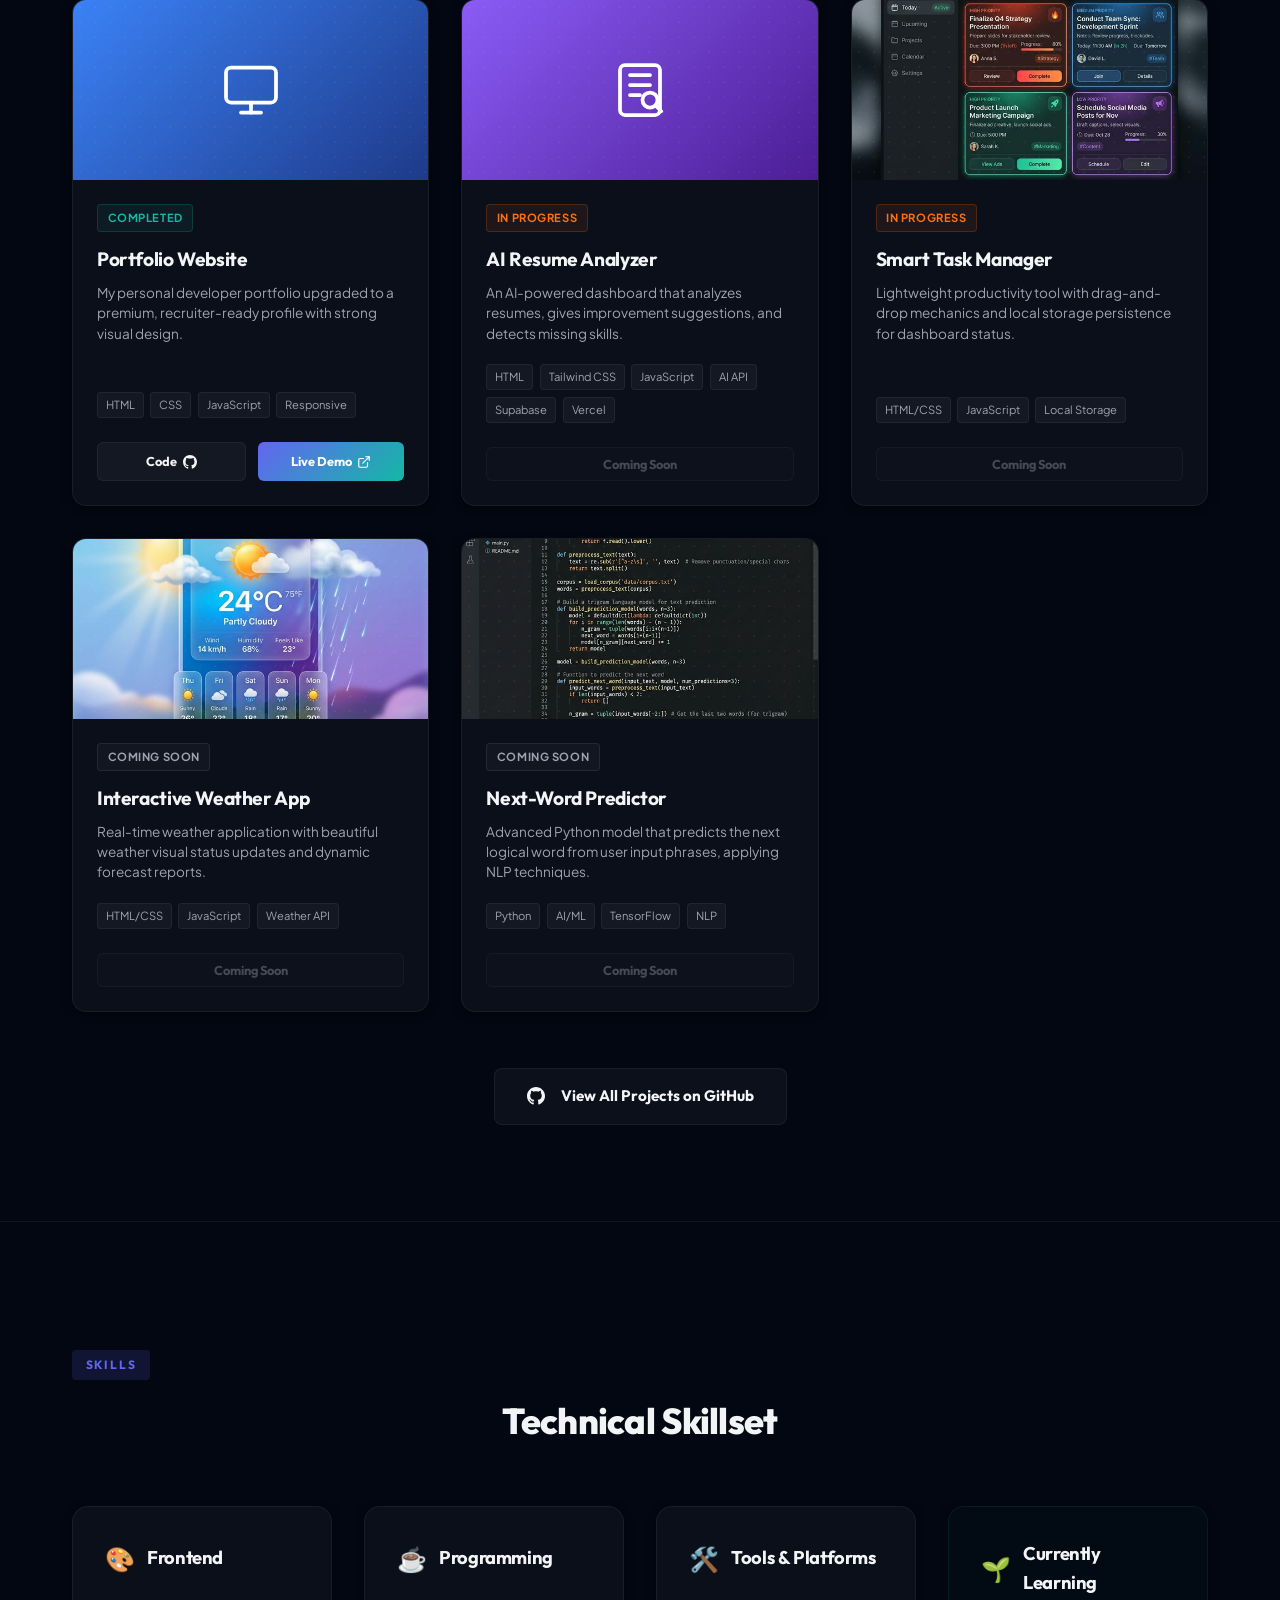
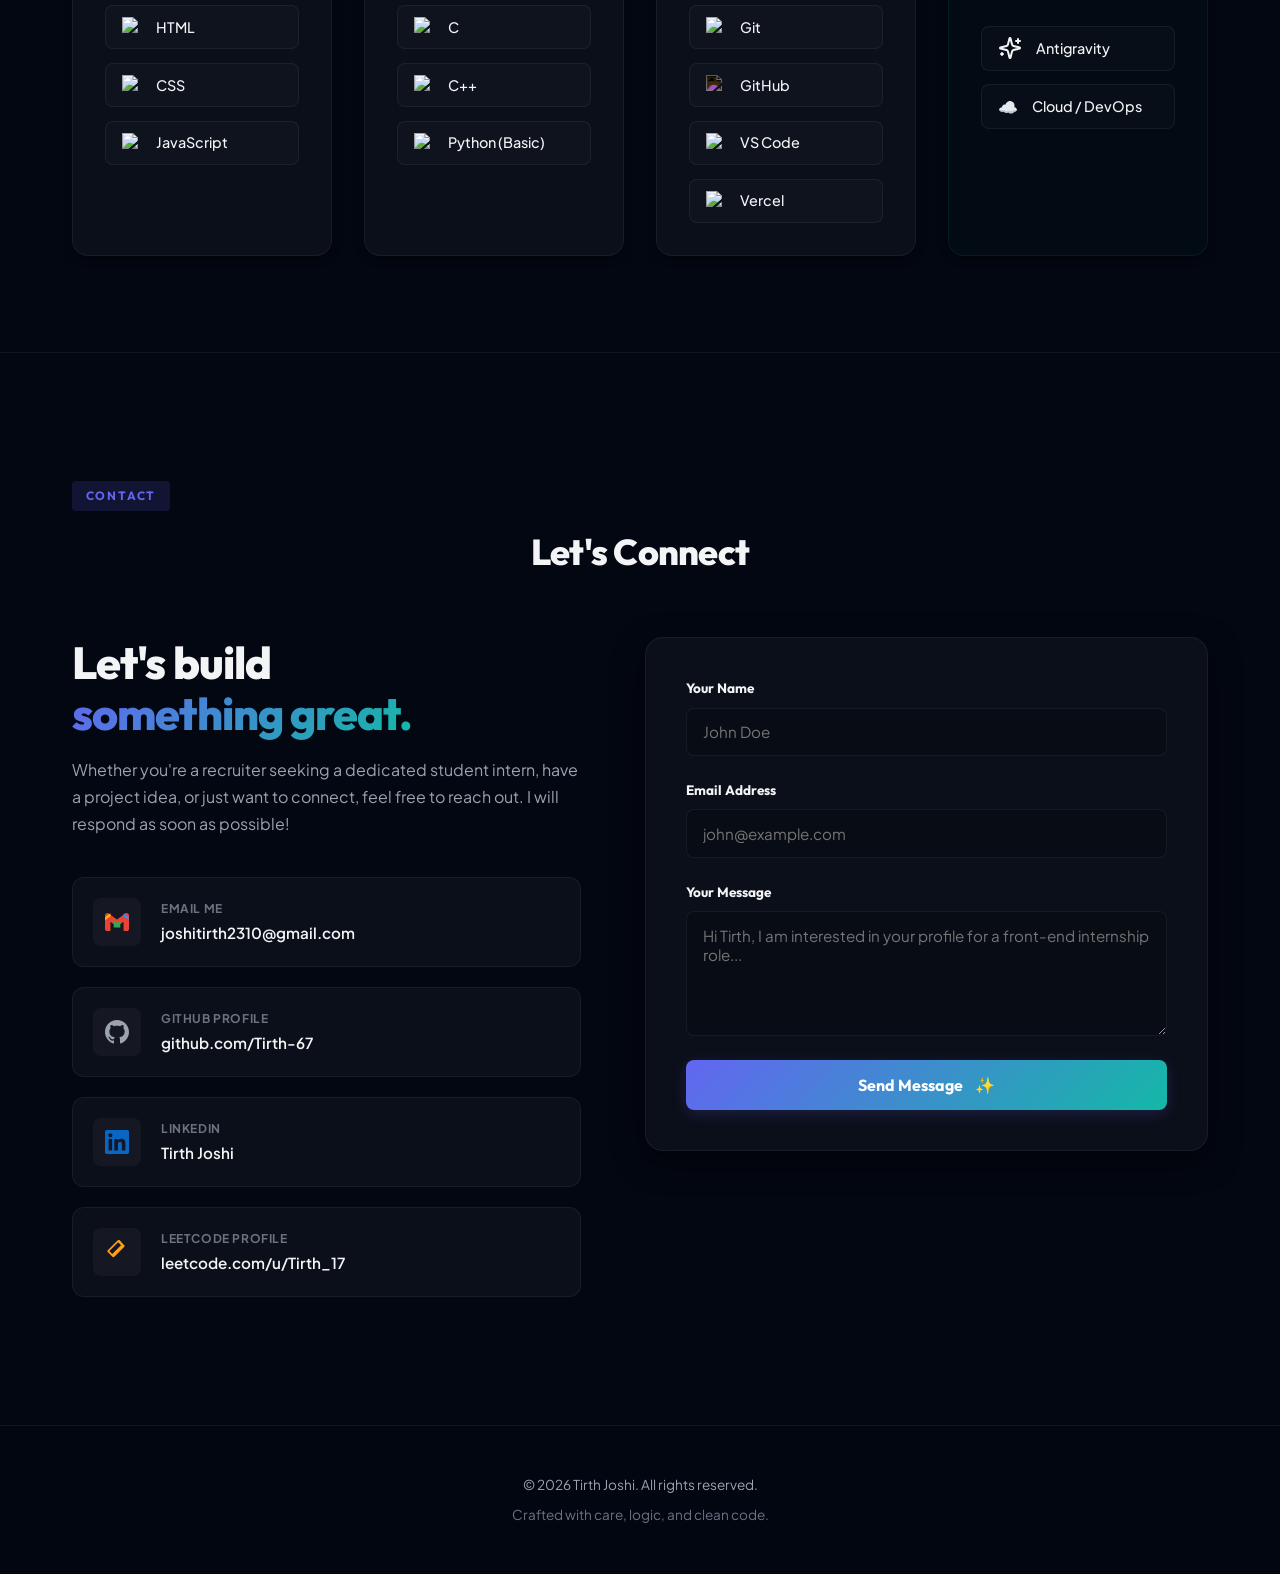
==== commit 79947c4b: "Clean up Hero section: remove dead code-card CSS/JS, use proper focus-card classes, fix responsivene" ====
--- a/Interactive-Portfolio/index.html
+++ b/Interactive-Portfolio/index.html
@@ -108,22 +108,21 @@
                     </div>
                     
                     <div class="hero-visual animate-on-load">
-                        <!-- Current Focus Minimal Card -->
-                        <div class="skills-card" style="margin: 0 auto; max-width: 380px; padding: 2rem; background: var(--card-bg); border: 1px solid var(--card-border); border-radius: 16px; box-shadow: var(--shadow-lg);">
-                            <div class="skills-card-header" style="margin-bottom: 1.5rem; border-bottom: 1px solid var(--card-border); padding-bottom: 1rem; display: flex; align-items: center; gap: 0.75rem;">
+                        <div class="focus-card">
+                            <div class="focus-card-header">
                                 <span class="pulse-dot"></span>
-                                <h3 style="margin: 0; font-size: 1.1rem; color: var(--text-color);">Current Focus</h3>
-                            </div>
-                            <div style="display: flex; flex-direction: column; gap: 1.25rem;">
-                                <div style="display: flex; align-items: center; gap: 1rem; color: var(--text-color); font-weight: 500;">
-                                    <svg width="22" height="22" viewBox="0 0 24 24" fill="none" stroke="var(--accent-color)" stroke-width="2" stroke-linecap="round" stroke-linejoin="round"><path d="M14.7 6.3a1 1 0 0 0 0 1.4l1.6 1.6a1 1 0 0 0 1.4 0l3.77-3.77a6 6 0 0 1-7.94 7.94l-6.91 6.91a2.12 2.12 0 0 1-3-3l6.91-6.91a6 6 0 0 1 7.94-7.94l-3.76 3.76z"></path></svg>
+                                <h3>Current Focus</h3>
+                            </div>
+                            <div class="focus-card-list">
+                                <div class="focus-card-item">
+                                    <svg width="22" height="22" viewBox="0 0 24 24" fill="none" stroke="var(--accent-color)" stroke-width="2" stroke-linecap="round" stroke-linejoin="round"><polyline points="16 18 22 12 16 6"></polyline><polyline points="8 6 2 12 8 18"></polyline></svg>
                                     <span>Frontend Development</span>
                                 </div>
-                                <div style="display: flex; align-items: center; gap: 1rem; color: var(--text-color); font-weight: 500;">
+                                <div class="focus-card-item">
                                     <svg width="22" height="22" viewBox="0 0 24 24" fill="none" stroke="var(--accent-color)" stroke-width="2" stroke-linecap="round" stroke-linejoin="round"><path d="M17.5 19H9a7 7 0 1 1 6.71-9h1.79a4.5 4.5 0 1 1 0 9Z"/></svg>
                                     <span>Cloud Computing (AWS)</span>
                                 </div>
-                                <div style="display: flex; align-items: center; gap: 1rem; color: var(--text-color); font-weight: 500;">
+                                <div class="focus-card-item">
                                     <svg width="22" height="22" viewBox="0 0 24 24" fill="none" stroke="var(--accent-color)" stroke-width="2" stroke-linecap="round" stroke-linejoin="round"><path d="M21 16V8a2 2 0 0 0-1-1.73l-7-4a2 2 0 0 0-2 0l-7 4A2 2 0 0 0 3 8v8a2 2 0 0 0 1 1.73l7 4a2 2 0 0 0 2 0l7-4A2 2 0 0 0 21 16z"></path><polyline points="3.27 6.96 12 12.01 20.73 6.96"></polyline><line x1="12" y1="22.08" x2="12" y2="12"></line></svg>
                                     <span>Building Real-World Projects</span>
                                 </div>
